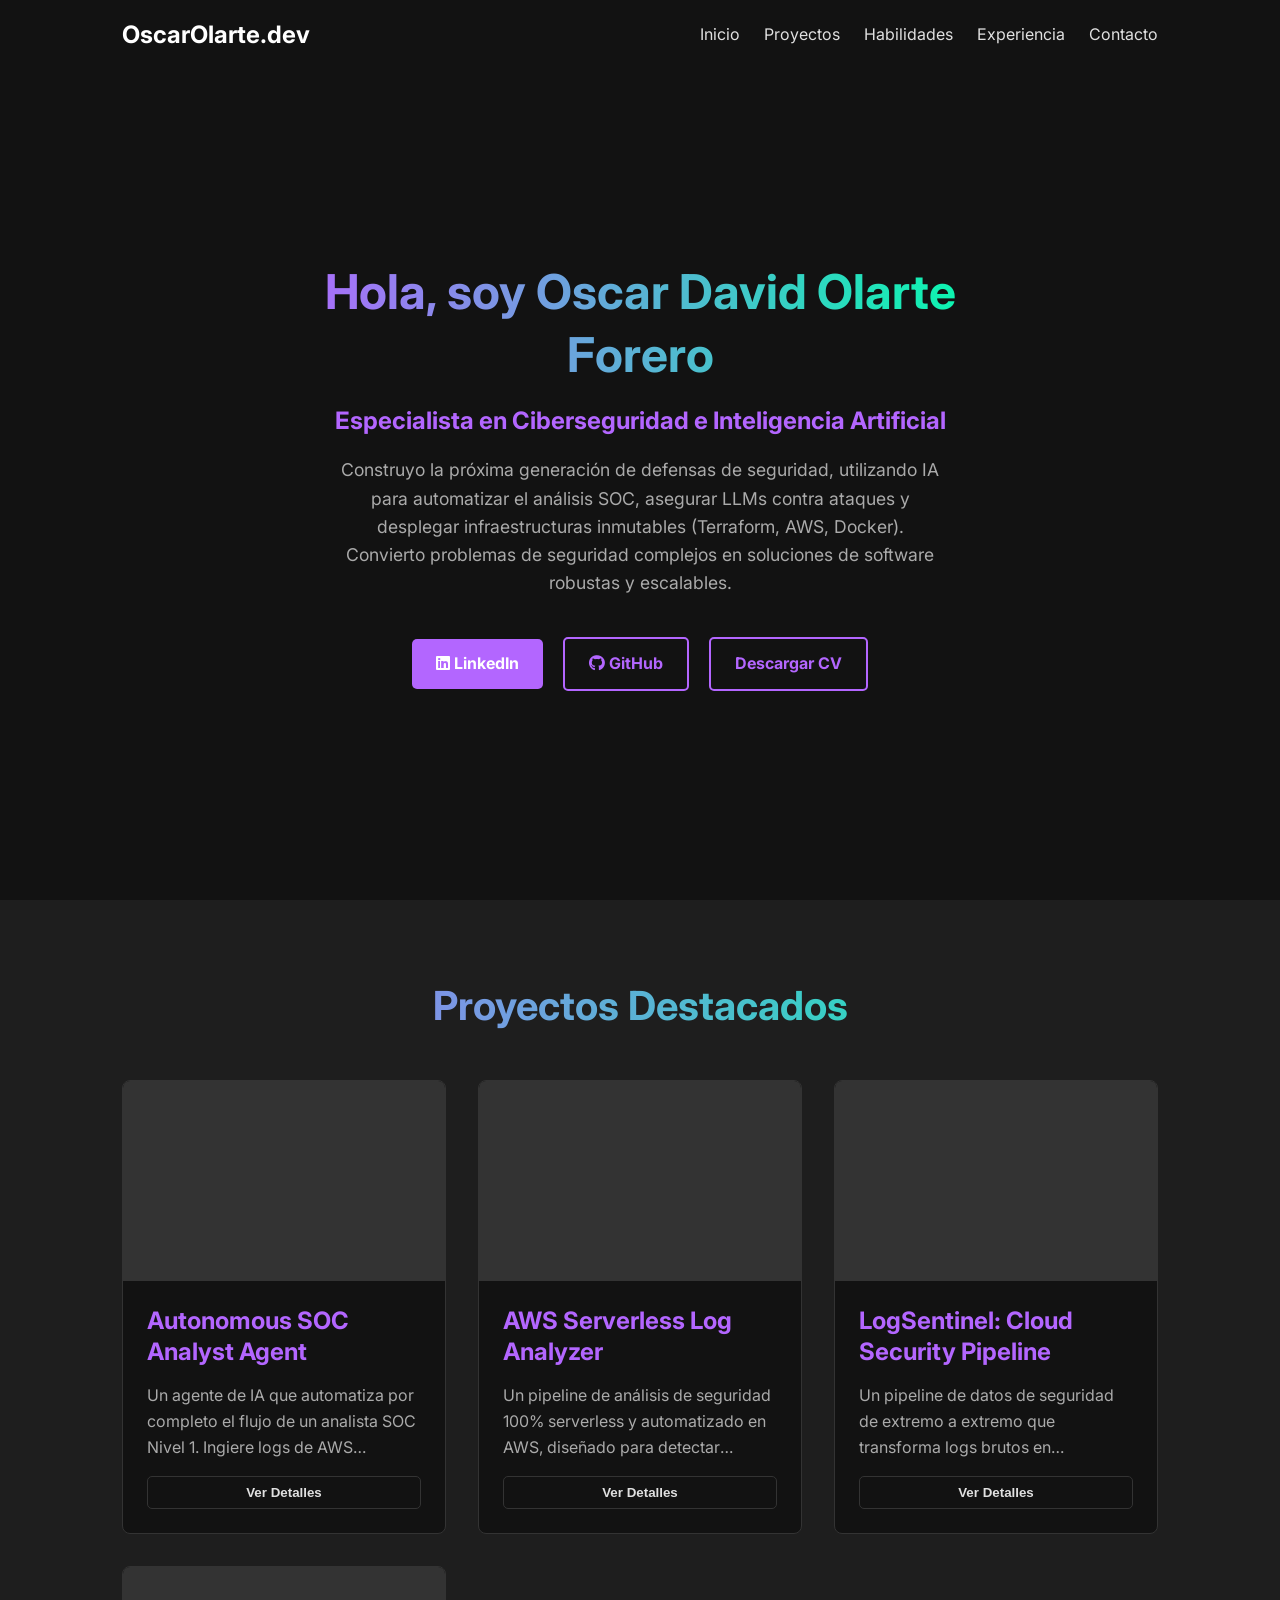
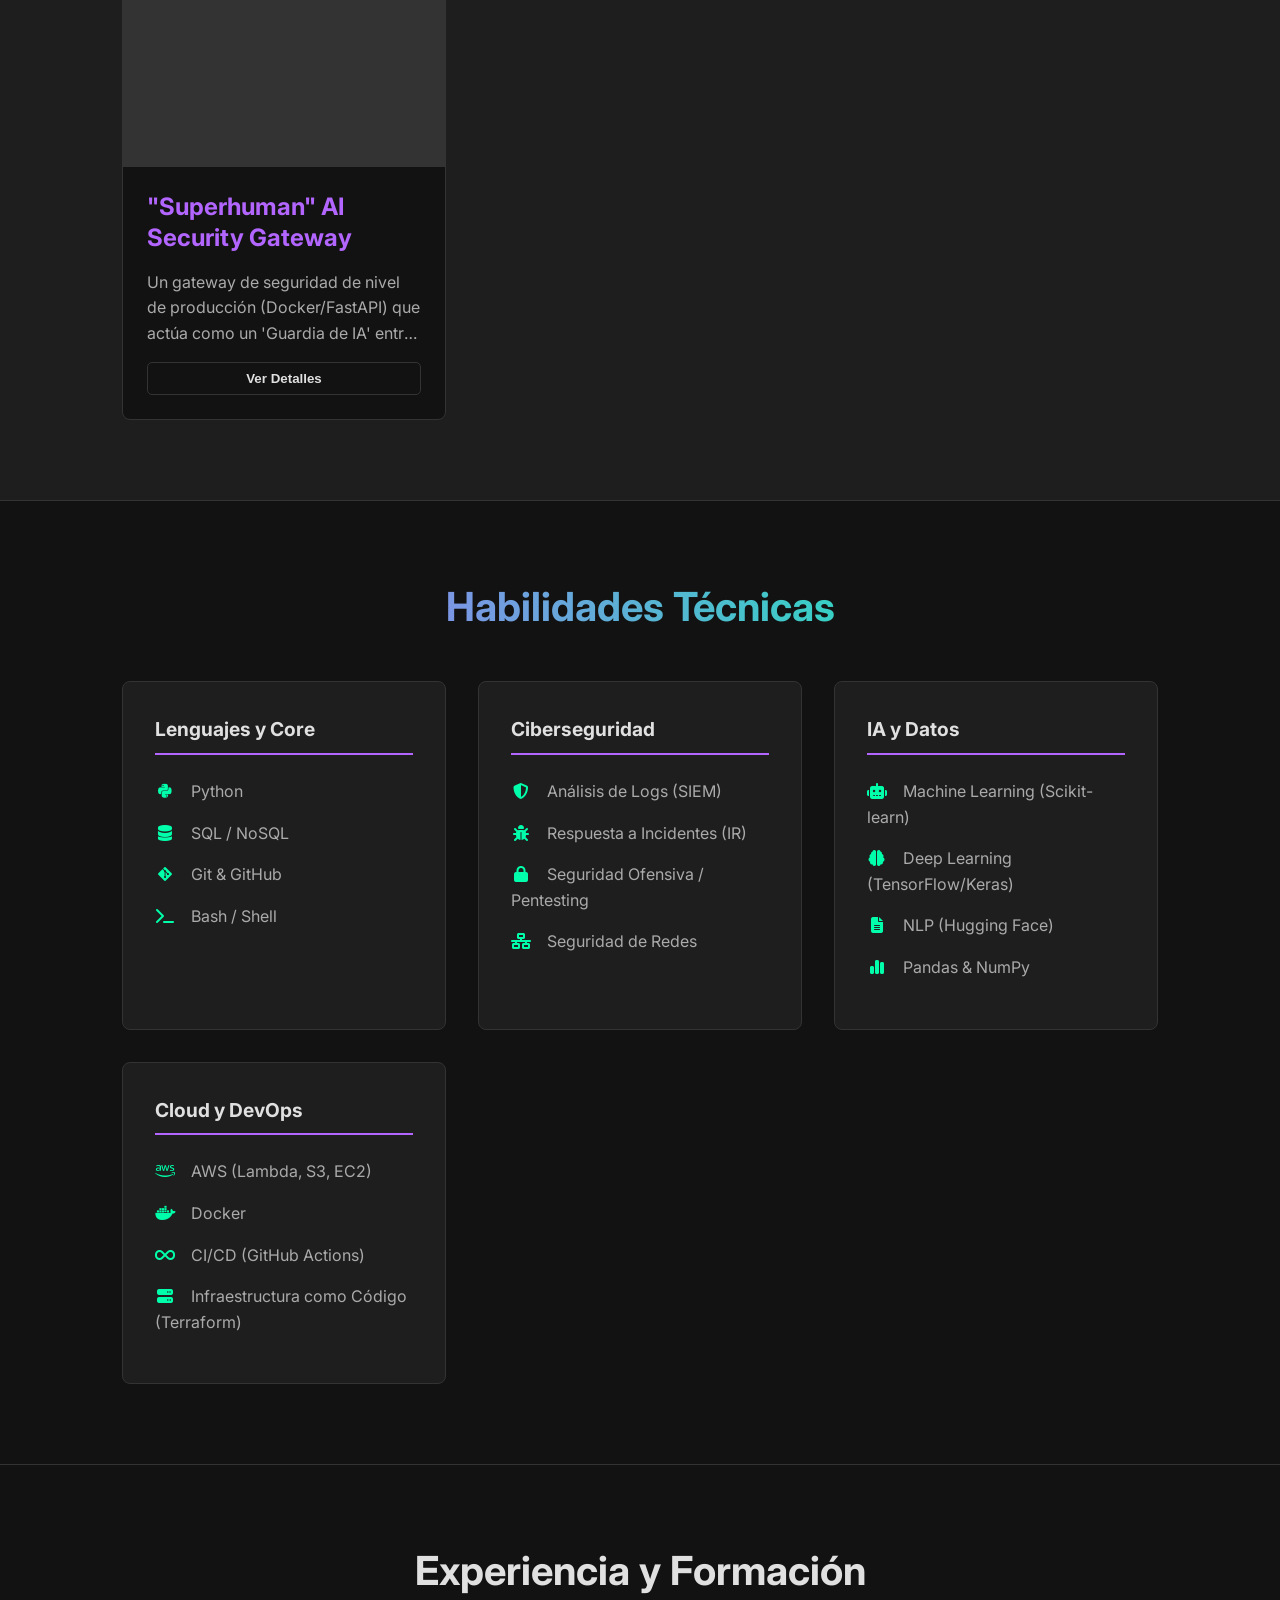
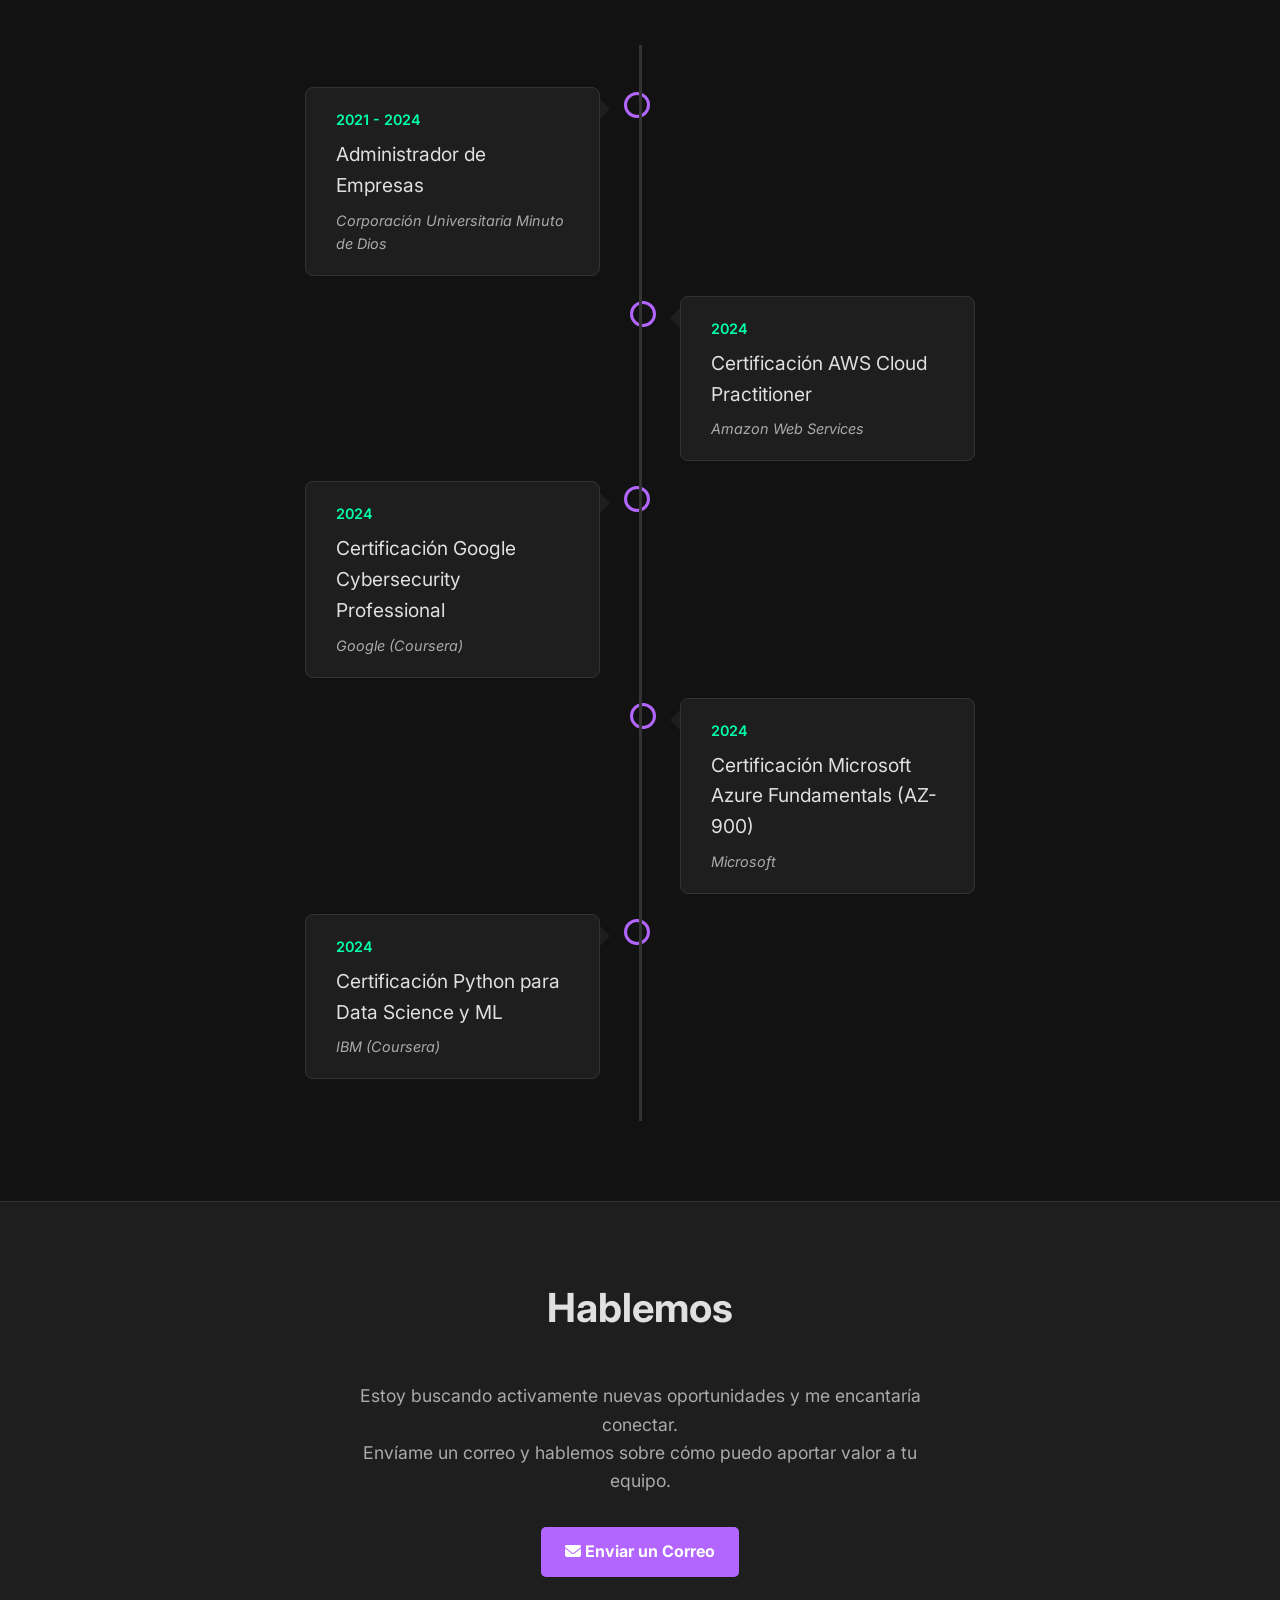
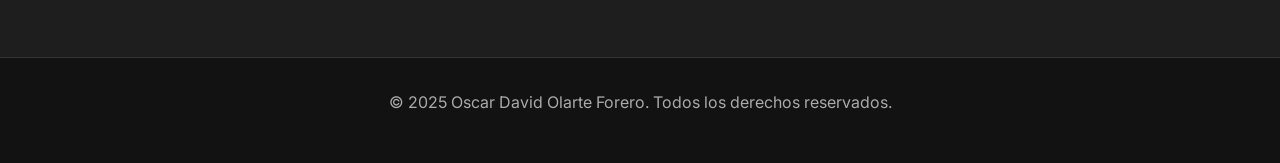
==== index.html @ d02d3559 "V6.1: Refinar paleta y animaciones" ====
<!DOCTYPE html>
<html lang="es">
<head>
    <meta charset="UTF-8">
    <meta name="viewport" content="width=device-width, initial-scale=1.0">
    <title>Oscar Olarte - Portafolio de Ciberseguridad e IA</title>
    <link rel="preconnect" href="https://fonts.googleapis.com">
    <link rel="preconnect" href="https://fonts.gstatic.com" crossorigin>
    <link href="https://fonts.googleapis.com/css2?family=Inter:wght@400;600;700&display=swap" rel="stylesheet">
    <link rel="stylesheet" href="style.css">
    <link rel="stylesheet" href="https://cdnjs.cloudflare.com/ajax/libs/font-awesome/6.5.2/css/all.min.css">
</head>
<body>

    <nav class="navbar">
        <div class="container">
            <a href="#" class="nav-logo">OscarOlarte.dev</a>
            <ul class="nav-menu">
                <li><a href="#hero">Inicio</a></li>
                <li><a href="#projects">Proyectos</a></li>
                <li><a href="#skills">Habilidades</a></li>
                <li><a href="#experience">Experiencia</a></li>
                <li><a href="#contact">Contacto</a></li>
            </ul>
            <div class="nav-toggle" id="nav-toggle">
                <i class="fa-solid fa-bars"></i>
            </div>
        </div>
    </nav>

    <div class="mobile-nav" id="mobile-nav">
        <div class="mobile-nav-close" id="mobile-nav-close">
            <i class="fa-solid fa-xmark"></i>
        </div>
        <ul class="mobile-nav-menu">
            <li><a href="#hero" class="mobile-nav-link">Inicio</a></li>
            <li><a href="#projects" class="mobile-nav-link">Proyectos</a></li>
            <li><a href="#skills" class="mobile-nav-link">Habilidades</a></li>
            <li><a href="#experience" class="mobile-nav-link">Experiencia</a></li>
            <li><a href="#contact" class="mobile-nav-link">Contacto</a></li>
        </ul>
    </div>

    <header class="hero" id="hero">
        <div class="container hero-content">
            <h1 class="fade-in text-gradient">Hola, soy Oscar David Olarte Forero</h1>
            <p class="hero-subtitle fade-in">Especialista en Ciberseguridad e Inteligencia Artificial</p>
            <p class="hero-description fade-in">
                Construyo la próxima generación de defensas de seguridad, utilizando IA para automatizar el análisis SOC, asegurar LLMs contra ataques y desplegar infraestructuras inmutables (Terraform, AWS, Docker). Convierto problemas de seguridad complejos en soluciones de software robustas y escalables.
            </p>
            <div class="hero-links fade-in">
                <a href="https://www.linkedin.com/in/oscar-david-olarte-forero-110292382/" target="_blank" class="btn btn-primary"><i class="fa-brands fa-linkedin"></i> LinkedIn</a>
                <a href="https://github.com/osdaolfonabaco-beep" target="_blank" class="btn btn-secondary"><i class="fa-brands fa-github"></i> GitHub</a>
                <a href="CV-Oscar-Olarte.pdf" target="_blank" class="btn btn-secondary">Descargar CV</a>
            </div>
        </div>
    </header>

    <section id="projects" class="projects-section">
        <div class="container">
            <h2 class="reveal text-gradient">Proyectos Destacados</h2>
            <div class="projects-grid">
                <div class="project-card reveal" 
                     data-title="Autonomous SOC Analyst Agent"
                     data-description="Un agente de IA que automatiza por completo el flujo de un analista SOC Nivel 1. Ingiere logs de AWS CloudTrail, detecta anomalías de inicio de sesión y realiza un enriquecimiento automático de IPs (Geo-location y VirusTotal). Finalmente, utiliza LangChain y Claude 3 para generar informes de incidentes listos para ejecutivos, reduciendo drásticamente la fatiga de alertas."
                     data-tags='["Python", "IA (LangChain)", "Ciberseguridad", "AWS (Boto3)", "Automatización"]'
                     data-github-url="https://github.com/osdaolfonabaco-beep/Autonomous-soc-analyst-agent">
                    
                    <div class="project-image" style="background-image: url('URL_DE_TU_IMAGEN_1.png');"></div>
                    <div class="project-content">
                        <h3 class="project-title">Autonomous SOC Analyst Agent</h3>
                        <p class="project-description">
                            Un agente de IA que automatiza por completo el flujo de un analista SOC Nivel 1. Ingiere logs de AWS CloudTrail...
                        </p>
                        <div class="project-links">
                            <button class="btn-project-modal">Ver Detalles</button>
                        </div>
                    </div>
                </div>
                <div class="project-card reveal"
                     data-title="AWS Serverless Log Analyzer"
                     data-description="Un pipeline de análisis de seguridad 100% serverless y automatizado en AWS, diseñado para detectar actividad sospechosa. Toda la infraestructura (S3, Lambda, ECR, IAM) es desplegada de forma consistente y repetible utilizando Terraform (IaC). Al subir un log a S3, un contenedor Docker en Lambda es invocado para analizar las IPs más frecuentes y reportar los hallazgos a CloudWatch."
                     data-tags='["AWS (Lambda/S3)", "Terraform (IaC)", "Serverless", "Docker", "Python"]'
                     data-github-url="https://github.com/osdaolfonabaco-beep/AWS-Serverless-log-analyzer">
                    
                    <div class="project-image" style="background-image: url('URL_DE_TU_IMAGEN_2.png');"></div>
                    <div class="project-content">
                        <h3 class="project-title">AWS Serverless Log Analyzer</h3>
                        <p class="project-description">
                            Un pipeline de análisis de seguridad 100% serverless y automatizado en AWS, diseñado para detectar actividad sospechosa...
                        </p>
                        <div class="project-links">
                            <button class="btn-project-modal">Ver Detalles</button>
                        </div>
                    </div>
                </div>
                <div class="project-card reveal"
                     data-title="LogSentinel: Cloud Security Pipeline"
                     data-description="Un pipeline de datos de seguridad de extremo a extremo que transforma logs brutos en inteligencia accionable. El sistema ingiere datos desde AWS S3, los enriquece en tiempo real contra APIs de inteligencia de amenazas (como AbuseIPDB) y persiste los hallazOS en una base de datos SQL para análisis histórico. Demuestra un dominio completo del ciclo de vida del dato de seguridad, desde la generación de datasets a gran escala (con Pandas) hasta la consulta final con SQL."
                     data-tags='["Python", "Data Engineering", "AWS (S3/Boto3)", "SQL (SQLite)", "Pandas"]'
                     data-github-url="https://github.com/osdaolfonabaco-beep/LogSentinel-cloud-pipeline">
                    
                    <div class="project-image" style="background-image: url('URL_DE_TU_IMAGEN_3.png');"></div>
                    <div class="project-content">
                        <h3 class="project-title">LogSentinel: Cloud Security Pipeline</h3>
                        <p class="project-description">
                            Un pipeline de datos de seguridad de extremo a extremo que transforma logs brutos en inteligencia accionable...
                        </p>
                        <div class="project-links">
                            <button class="btn-project-modal">Ver Detalles</button>
                        </div>
                    </div>
                </div>
                <div class="project-card reveal"
                     data-title='"Superhuman" AI Security Gateway'
                     data-description="Un gateway de seguridad de nivel de producción (Docker/FastAPI) que actúa como un 'Guardia de IA' entre los usuarios y cualquier LLM. Implementa una defensa en profundidad: analiza los prompts de *entrada* para bloquear ataques de Inyección de Prompts y escanea las respuestas de *salida* para detectar y redactar PII (DLP) y contenido tóxico, resolviendo el mayor riesgo en la adopción empresarial de la IA."
                     data-tags='["Python (FastAPI)", "IA Security", "Docker", "LLM", "DLP (PII)"]'
                     data-github-url="https://github.com/osdaolfonabaco-beep/llm-security-gateway">
                    
                    <div class="project-image" style="background-image: url('URL_DE_TU_IMAGEN_4.png');"></div>
                    <div class="project-content">
                        <h3 class="project-title">"Superhuman" AI Security Gateway</h3>
                        <p class="project-description">
                            Un gateway de seguridad de nivel de producción (Docker/FastAPI) que actúa como un 'Guardia de IA' entre los usuarios...
                        </p>
                        <div class="project-links">
                            <button class="btn-project-modal">Ver Detalles</button>
                        </div>
                    </div>
                </div>
            </div>
        </div>
    </section>

    <section id="skills" class="skills-section">
        <div class="container">
            <h2 class="reveal text-gradient">Habilidades Técnicas</h2>
            <div class="skills-grid">
                <div class="skill-category reveal">
                    <h4>Lenguajes y Core</h4>
                    <ul>
                        <li><i class="fa-brands fa-python"></i> Python</li>
                        <li><i class="fa-solid fa-database"></i> SQL / NoSQL</li>
                        <li><i class="fa-brands fa-git-alt"></i> Git & GitHub</li>
                        <li><i class="fa-solid fa-terminal"></i> Bash / Shell</li>
                    </ul>
                </div>
                <div class="skill-category reveal">
                    <h4>Ciberseguridad</h4>
                    <ul>
                        <li><i class="fa-solid fa-shield-halved"></i> Análisis de Logs (SIEM)</li>
                        <li><i class="fa-solid fa-bug"></i> Respuesta a Incidentes (IR)</li>
                        <li><i class="fa-solid fa-lock"></i> Seguridad Ofensiva / Pentesting</li>
                        <li><i class="fa-solid fa-network-wired"></i> Seguridad de Redes</li>
                    </ul>
                </div>
                <div class="skill-category reveal">
                    <h4>IA y Datos</h4>
                    <ul>
                        <li><i class="fa-solid fa-robot"></i> Machine Learning (Scikit-learn)</li>
                        <li><i class="fa-solid fa-brain"></i> Deep Learning (TensorFlow/Keras)</li>
                        <li><i class="fa-solid fa-file-lines"></i> NLP (Hugging Face)</li>
                        <li><i class="fa-solid fa-chart-simple"></i> Pandas & NumPy</li>
                    </ul>
                </div>
                <div class="skill-category reveal">
                    <h4>Cloud y DevOps</h4>
                    <ul>
                        <li><i class="fa-brands fa-aws"></i> AWS (Lambda, S3, EC2)</li>
                        <li><i class="fa-brands fa-docker"></i> Docker</li>
                        <li><i class="fa-solid fa-infinity"></i> CI/CD (GitHub Actions)</li>
                        <li><i class="fa-solid fa-server"></i> Infraestructura como Código (Terraform)</li>
                    </ul>
                </div>
            </div>
        </div>
    </section>

    <section id="experience" class="experience-section">
        <div class="container">
            <h2 class="reveal">Experiencia y Formación</h2>
            <div class="timeline">
                
                <div class="timeline-item left reveal">
                    <div class="timeline-content">
                        <div class="timeline-date">2021 - 2024</div>
                        <div class="timeline-title">Administrador de Empresas</div>
                        <div class="timeline-subtitle">Corporación Universitaria Minuto de Dios</div>
                    </div>
                </div>

                <div class="timeline-item right reveal">
                    <div class="timeline-content">
                        <div class="timeline-date">2024</div>
                        <div class="timeline-title">Certificación AWS Cloud Practitioner</div>
                        <div class="timeline-subtitle">Amazon Web Services</div>
                    </div>
                </div>
                
                <div class="timeline-item left reveal">
                    <div class="timeline-content">
                        <div class="timeline-date">2024</div>
                        <div class="timeline-title">Certificación Google Cybersecurity Professional</div>
                        <div class="timeline-subtitle">Google (Coursera)</div>
                    </div>
                </div>

                <div class="timeline-item right reveal">
                    <div class="timeline-content">
                        <div class="timeline-date">2024</div>
                        <div class="timeline-title">Certificación Microsoft Azure Fundamentals (AZ-900)</div>
                        <div class="timeline-subtitle">Microsoft</div>
                    </div>
                </div>

                <div class="timeline-item left reveal">
                    <div class="timeline-content">
                        <div class="timeline-date">2024</div>
                        <div class="timeline-title">Certificación Python para Data Science y ML</div>
                        <div class="timeline-subtitle">IBM (Coursera)</div>
                    </div>
                </div>

            </div>
        </div>
    </section>

    <section id="contact" class="contact-section">
        <div class="container reveal">
            <h2>Hablemos</h2>
            <p>
                Estoy buscando activamente nuevas oportunidades y me encantaría conectar.
                <br>
                Envíame un correo y hablemos sobre cómo puedo aportar valor a tu equipo.
            </p>
            <a href="mailto:osdaolfonabaco@gmail.com" class="btn btn-primary"><i class="fa-solid fa-envelope"></i> Enviar un Correo</a>
        </div>
    </section>

    <footer class="footer">
        <div class="container">
            <p>&copy; 2025 Oscar David Olarte Forero. Todos los derechos reservados.</p>
        </div>
    </footer>

    <div class="modal-overlay" id="modal-overlay">
        <div class="modal-content" id="modal-content">
            <button class="modal-close" id="modal-close"><i class="fa-solid fa-xmark"></i></button>
            <div class="modal-body">
                <h2 id="modal-title"></h2>
                <div id="modal-image-placeholder">
                    <p>(Aquí irá la imagen del proyecto)</p>
                </div>
                <div class="modal-tags" id="modal-tags">
                    </div>
                <p id="modal-description"></p>
                <div class="modal-links">
                    <a href="#" id="modal-github-link" target="_blank" class="btn btn-primary"><i class="fa-brands fa-github"></i> Ver Código</a>
                </div>
            </div>
        </div>
    </div>

    <script src="script.js"></script>
</body>
</html>
---- style.css ----
/* --- Configuración Global y Variables --- */
:root {
    --bg-dark: #121212;
    --bg-light-dark: #1e1e1e;
    --text-primary: #e0e0e0;
    --text-secondary: #aaaaaa;

    /* --- PALETA "CYBERPUNK NEON" REFINADA (V5.1) --- */
    --color-primary: #B366FF; /* Morado Neón (más claro) */
    --color-primary-hover: #D6A3FF; /* Morado más claro para hover */
    --color-accent: #00FFAA; /* Verde Neón para acentos */
    
    --border-color: #333333;
    --font-family: 'Inter', sans-serif; 
}

* {
    margin: 0;
    padding: 0;
    box-sizing: border-box;
}

html {
    scroll-behavior: smooth;
}

body {
    font-family: var(--font-family);
    background-color: var(--bg-dark);
    color: var(--text-primary);
    line-height: 1.6;
}

.container {
    max-width: 1100px;
    margin: 0 auto;
    padding: 0 2rem;
}

section {
    padding: 5rem 0;
    border-bottom: 1px solid var(--border-color); /* Separadores sutiles */
}
section:last-of-type {
    border-bottom: none;
}


h1, h2, h3 {
    margin-bottom: 1rem;
    line-height: 1.3;
}

h1 { font-size: 3rem; }
h2 { font-size: 2.5rem; text-align: center; margin-bottom: 3rem; }
h3 { font-size: 1.5rem; color: var(--color-primary); }
p { margin-bottom: 1rem; }
a { color: var(--color-primary); text-decoration: none; }

/* --- Botones --- */
.btn {
    display: inline-block;
    padding: 0.75rem 1.5rem;
    border-radius: 5px;
    text-decoration: none;
    font-weight: bold;
    transition: all 0.3s ease;
}
.btn-primary {
    background-color: var(--color-primary);
    color: #fff;
}
.btn-primary:hover {
    background-color: var(--color-primary-hover);
    transform: translateY(-2px);
    box-shadow: 0 5px 15px rgba(179, 102, 255, 0.3); /* Morado ajustado */
}
.btn-secondary {
    background-color: transparent;
    color: var(--color-primary);
    border: 2px solid var(--color-primary);
}
.btn-secondary:hover {
    background-color: var(--color-primary);
    color: #fff;
    box-shadow: 0 0 15px rgba(179, 102, 255, 0.3); /* Morado ajustado */
}

/* --- Barra de Navegación --- */
.navbar {
    background-color: transparent; 
    border-bottom: 1px solid transparent; 
    padding: 1rem 0;
    position: fixed;
    width: 100%;
    top: 0;
    z-index: 1000;
    transition: background-color 0.3s ease, border-color 0.3s ease; 
}
.navbar.navbar-scrolled {
    background-color: var(--bg-light-dark);
    border-bottom: 1px solid var(--border-color);
    box-shadow: 0 2px 10px rgba(0, 0, 0, 0.2);
}
.navbar .container {
    display: flex;
    justify-content: space-between;
    align-items: center;
}
.nav-logo {
    font-size: 1.5rem;
    font-weight: bold;
    color: #fff;
}
.nav-menu {
    list-style: none;
    display: flex;
}
.nav-menu li {
    margin-left: 1.5rem;
}
.nav-menu a {
    color: var(--text-primary);
    transition: color 0.3s ease;
    position: relative;
}
.nav-menu a::after {
    content: '';
    position: absolute;
    width: 100%;
    height: 2px;
    bottom: -5px; 
    left: 0;
    background-color: var(--color-primary);
    transform: scaleX(0); 
    transform-origin: center;
    transition: transform 0.3s ease-out;
}
.nav-menu a:hover::after {
    transform: scaleX(1); 
}


/* --- BOTÓN HAMBURGUESA --- */
.nav-toggle {
    display: none; 
    font-size: 1.5rem;
    color: var(--text-primary);
    cursor: pointer;
    z-index: 1100;
}

/* --- MENÚ OVERLAY MÓVIL --- */
.mobile-nav {
    position: fixed;
    top: 0;
    left: 0;
    width: 100%;
    height: 100vh;
    background-color: rgba(18, 18, 18, 0.98); 
    backdrop-filter: blur(5px);
    z-index: 1050;
    display: flex;
    justify-content: center;
    align-items: center;
    opacity: 0;
    pointer-events: none;
    transform: translateY(-20px);
    transition: opacity 0.3s ease, transform 0.3s ease;
}
.mobile-nav.is-active {
    opacity: 1;
    pointer-events: all;
    transform: translateY(0);
}
.mobile-nav-close {
    position: absolute;
    top: 1.5rem;
    right: 2rem;
    font-size: 2.5rem;
    color: var(--text-primary);
    cursor: pointer;
}
.mobile-nav-menu {
    list-style: none;
    text-align: center;
}
.mobile-nav-menu li {
    margin-bottom: 2rem;
}
.mobile-nav-link {
    font-size: 2rem;
    font-weight: 600;
    color: var(--text-primary);
    transition: color 0.3s ease;
}
.mobile-nav-link:hover {
    color: var(--color-primary);
}


/* --- Sección Hero --- */
.hero {
    background-color: var(--bg-dark);
    height: 100vh;
    display: flex;
    align-items: center;
    text-align: center;
    padding-top: 60px; 
}
.hero-content {
    max-width: 800px;
    margin: 0 auto;
}
.hero-content > .fade-in {
    opacity: 0;
    transform: translateY(20px);
    transition: opacity 0.6s ease-out, transform 0.6s ease-out;
}
.hero-content > .fade-in:nth-child(1) { transition-delay: 0.1s; }
.hero-content > .fade-in:nth-child(2) { transition-delay: 0.2s; }
.hero-content > .fade-in:nth-child(3) { transition-delay: 0.3s; }
.hero-content > .fade-in:nth-child(4) { transition-delay: 0.4s; }
.hero-subtitle {
    font-size: 1.5rem;
    font-weight: bold;
    color: var(--color-primary);
    margin-bottom: 1rem;
}
.hero-description {
    font-size: 1.1rem;
    color: var(--text-secondary);
    max-width: 600px;
    margin: 0 auto 2rem auto;
}
.hero-links a {
    margin: 0.5rem;
}

/* --- TEXTO GRADIENTE (AHORA USA MORADO Y VERDE) --- */
.text-gradient {
    background: linear-gradient(90deg, var(--color-primary), var(--color-accent), var(--color-primary));
    background-size: 200% auto;
    -webkit-background-clip: text;
    background-clip: text;
    -webkit-text-fill-color: transparent;
    animation: gradient-flow 4s linear infinite;
}

@keyframes gradient-flow {
    0% { background-position: 200% center; }
    100% { background-position: 0% center; }
}


/* --- Sección de Proyectos --- */
.projects-section {
    background-color: var(--bg-light-dark);
}
.projects-grid {
    display: grid;
    grid-template-columns: repeat(auto-fit, minmax(300px, 1fr));
    gap: 2rem;
}
.project-card {
    background-color: var(--bg-dark);
    border: 1px solid var(--border-color);
    border-radius: 8px;
    overflow: hidden;
    display: flex;
    flex-direction: column;
    transition: transform 0.3s ease, box-shadow 0.3s ease;
}

.project-card:hover {
    /* --- MODIFICACIÓN V6: AÑADIDO 'scale(1.05)' --- */
    transform: translateY(-8px) scale(1.05); 
    box-shadow: 0 10px 20px rgba(0, 0, 0, 0.3), 
                /* Brillo morado ajustado */
                0 0 20px rgba(179, 102, 255, 0.2); 
}

.project-image {
    height: 200px;
    background-size: cover;
    background-position: center;
    background-color: #333; 
    border-bottom: 1px solid var(--border-color);
    transition: transform 0.3s ease-out;
}
.project-card:hover .project-image {
    transform: scale(1.05);
}
.project-content {
    padding: 1.5rem;
    flex-grow: 1;
    display: flex;
    flex-direction: column;
}
.project-description {
    color: var(--text-secondary);
    flex-grow: 1;
    display: -webkit-box;
    -webkit-box-orient: vertical;
    -webkit-line-clamp: 3;
    line-clamp: 3;
    overflow: hidden;
    text-overflow: ellipsis;
}
.project-tags {
    list-style: none;
    display: flex;
    flex-wrap: wrap;
    gap: 0.5rem;
    margin-bottom: 1.5rem;
}
.project-tags li {
    background-color: var(--bg-light-dark);
    border: 1px solid var(--border-color);
    color: var(--text-secondary);
    padding: 0.25rem 0.75rem;
    border-radius: 20px;
    font-size: 0.8rem;
}
.project-links {
    margin-top: auto;
}
.btn-project-modal {
    background: transparent;
    border: 1px solid var(--border-color);
    color: var(--text-primary);
    padding: 0.5rem 1rem;
    border-radius: 5px;
    cursor: pointer;
    font-weight: 600;
    transition: all 0.3s ease;
    width: 100%; 
}
.btn-project-modal:hover {
    background-color: var(--color-primary);
    border-color: var(--color-primary);
    color: #fff;
}

/* --- Sección de Habilidades --- */
.skills-grid {
    display: grid;
    grid-template-columns: repeat(auto-fit, minmax(250px, 1fr));
    gap: 2rem;
}
.skill-category {
    background-color: var(--bg-light-dark);
    padding: 2rem;
    border-radius: 8px;
    border: 1px solid var(--border-color);
    transition: transform 0.3s ease, box-shadow 0.3s ease;
}
.skill-category:hover {
    /* --- MODIFICACIÓN V6: AÑADIDO 'scale(1.05)' --- */
    transform: translateY(-5px) scale(1.05);
    box-shadow: 0 5px 15px rgba(0, 0, 0, 0.2), 0 0 15px var(--color-primary-hover); /* Brillo en hover */
}

.skill-category h4 {
    font-size: 1.2rem;
    color: var(--text-primary);
    border-bottom: 2px solid var(--color-primary);
    padding-bottom: 0.5rem;
    margin-bottom: 1.5rem;
}
.skill-category ul {
    list-style: none;
}
.skill-category li {
    font-size: 1rem;
    color: var(--text-secondary);
    margin-bottom: 1rem;
    opacity: 0;
    transform: translateX(-20px);
    transition: opacity 0.4s ease-out, transform 0.4s ease-out;
}
.skill-category i {
    color: var(--color-accent); /* Iconos ahora en Verde Neón */
    margin-right: 0.75rem;
    width: 20px; 
    text-align: center;
    transition: color 0.3s ease, transform 0.3s ease;
}

/* --- ANIMACIÓN STAGGER: Estado Visible --- */
.skill-category.visible li {
    opacity: 1;
    transform: translateX(0);
}
/* --- ANIMACIÓN STAGGER: Retrasos --- */
.skill-category.visible li:nth-child(1) { transition-delay: 0.1s; }
.skill-category.visible li:nth-child(2) { transition-delay: 0.2s; }
.skill-category.visible li:nth-child(3) { transition-delay: 0.3s; }
.skill-category.visible li:nth-child(4) { transition-delay: 0.4s; }

/* Efecto hover en cada habilidad individual */
.skill-category li:hover {
    color: var(--text-primary);
}
.skill-category li:hover i {
    color: var(--color-primary); /* Cambia a Morado Neón en hover */
    transform: scale(1.2);
}


/* ================================== */
/* --- SECCIÓN: EXPERIENCIA Y FORMACIÓN --- */
/* ================================== */
.timeline {
    position: relative;
    max-width: 750px;
    margin: 0 auto;
    padding: 2rem 0;
}

/* La línea vertical del timeline */
.timeline::after {
    content: '';
    position: absolute;
    width: 3px;
    background-color: var(--border-color);
    top: 0;
    bottom: 0;
    left: 50%;
    margin-left: -1.5px;
}

/* Contenedor de cada item del timeline */
.timeline-item {
    padding: 10px 40px;
    position: relative;
    background-color: inherit;
    width: 50%;
}

/* El círculo en la línea */
.timeline-item::after {
    content: '';
    position: absolute;
    width: 20px;
    height: 20px;
    right: -10px;
    background-color: var(--bg-dark);
    border: 3px solid var(--color-primary);
    top: 15px;
    border-radius: 50%;
    z-index: 1;
    transition: background-color 0.3s ease;
}

/* Items a la izquierda */
.timeline-item.left {
    left: 0;
}

/* Items a la derecha */
.timeline-item.right {
    left: 50%;
}

/* Flecha de "burbuja" (izquierda) */
.timeline-item.left::before {
    content: " ";
    height: 0;
    position: absolute;
    top: 22px;
    width: 0;
    z-index: 1;
    right: 30px;
    border: medium solid var(--bg-light-dark);
    border-width: 10px 0 10px 10px;
    border-color: transparent transparent transparent var(--bg-light-dark);
}

/* Flecha de "burbuja" (derecha) */
.timeline-item.right::before {
    content: " ";
    height: 0;
    position: absolute;
    top: 22px;
    width: 0;
    z-index: 1;
    left: 30px;
    border: medium solid var(--bg-light-dark);
    border-width: 10px 10px 10px 0;
    border-color: transparent var(--bg-light-dark) transparent transparent;
}

/* Círculo para items de la derecha */
.timeline-item.right::after {
    left: -10px;
}

/* Contenido del item */
.timeline-content {
    padding: 20px 30px;
    background-color: var(--bg-light-dark);
    border: 1px solid var(--border-color);
    position: relative;
    border-radius: 8px;
    transition: box-shadow 0.3s ease;
}
.timeline-item:hover .timeline-content {
    box-shadow: 0 0 20px rgba(179, 102, 255, 0.2); /* Brillo en hover */
}
.timeline-item:hover::after {
    background-color: var(--color-primary);
}

.timeline-date {
    font-size: 0.9rem;
    font-weight: 600;
    color: var(--color-accent); /* Fechas en Verde Neón */
    margin-bottom: 0.5rem;
}
.timeline-title {
    font-size: 1.2rem;
    color: var(--text-primary);
    margin-bottom: 0.5rem;
}
.timeline-subtitle {
    font-size: 0.9rem;
    color: var(--text-secondary);
    font-style: italic;
}


/* --- Sección de Contacto --- */
.contact-section {
    background-color: var(--bg-light-dark);
    text-align: center;
}
.contact-section p {
    font-size: 1.1rem;
    color: var(--text-secondary);
    max-width: 600px;
    margin: 0 auto 2rem auto;
}

/* --- Footer --- */
.footer {
    text-align: center;
    padding: 2rem 0;
    background-color: var(--bg-dark);
    border-top: 1px solid var(--border-color);
    color: var(--text-secondary);
}

/* --- CLASES DE ANIMACIÓN DE SCROLL (ACTIVADAS POR JS) --- */
.reveal {
    opacity: 0;
    transform: translateY(30px);
    transition: opacity 0.8s ease-out, transform 0.8s ease-out;
}
.reveal.visible {
    opacity: 1;
    transform: translateY(0);
}
/* Stagger para grids */
.projects-grid .reveal.visible:nth-child(1) { transition-delay: 0s; }
.projects-grid .reveal.visible:nth-child(2) { transition-delay: 100ms; }
.projects-grid .reveal.visible:nth-child(3) { transition-delay: 200ms; }
.projects-grid .reveal.visible:nth-child(4) { transition-delay: 300ms; }


/* --- ESTILOS DEL MODAL --- */
.modal-overlay {
    position: fixed;
    top: 0;
    left: 0;
    width: 100%;
    height: 100vh;
    background: rgba(0, 0, 0, 0.8);
    backdrop-filter: blur(8px);
    z-index: 2000;
    display: flex;
    justify-content: center;
    align-items: center;
    opacity: 0;
    pointer-events: none;
    transition: opacity 0.3s ease;
}
.modal-overlay.is-active {
    opacity: 1;
    pointer-events: all;
}
.modal-content {
    background: var(--bg-light-dark);
    border: 1px solid var(--border-color);
    border-radius: 10px;
    padding: 3rem;
    width: 90%;
    max-width: 700px;
    max-height: 85vh;
    overflow-y: auto;
    position: relative;
    transform: scale(0.95);
    transition: transform 0.3s ease;
}
.modal-overlay.is-active .modal-content {
    transform: scale(1);
}
.modal-close {
    position: absolute;
    top: 1rem;
    right: 1.5rem;
    background: none;
    border: none;
    font-size: 2rem;
    color: var(--text-secondary);
    cursor: pointer;
    transition: color 0.3s ease;
}
.modal-close:hover {
    color: var(--color-primary);
}
.modal-body #modal-title {
    color: var(--color-primary);
    font-size: 2rem;
    margin-bottom: 1.5rem;
}
#modal-image-placeholder {
    width: 100%;
    height: 250px; 
    background: var(--bg-dark);
    border: 1px dashed var(--border-color);
    border-radius: 8px;
    display: flex;
    justify-content: center;
    align-items: center;
    color: var(--text-secondary);
    margin-bottom: 1.5rem;
}
.modal-tags {
    display: flex;
    flex-wrap: wrap;
    gap: 0.5rem;
    margin-bottom: 1.5rem;
}
.modal-tags span {
    background-color: var(--bg-dark);
    border: 1px solid var(--border-color);
    color: var(--text-secondary);
    padding: 0.25rem 0.75rem;
    border-radius: 20px;
    font-size: 0.85rem;
}
#modal-description {
    color: var(--text-primary);
    line-height: 1.7;
    margin-bottom: 2rem;
}
.modal-links .btn {
    margin-right: 1rem;
}


/* --- SCROLLBAR PERSONALIZADO --- */
html {
    scrollbar-width: thin;
    scrollbar-color: var(--border-color) var(--bg-dark);
}
::-webkit-scrollbar {
    width: 10px;
}
::-webkit-scrollbar-track {
    background: var(--bg-dark);
}
::-webkit-scrollbar-thumb {
    background-color: var(--border-color);
    border-radius: 10px;
    border: 2px solid var(--bg-dark);
}
::-webkit-scrollbar-thumb:hover {
    background-color: #555;
}


/* --- Responsividad (Móvil) --- */
@media (max-width: 768px) {
    h1 { font-size: 2.5rem; }
    h2 { font-size: 2rem; }

    .nav-menu {
        display: none; 
    }
    .nav-toggle {
        display: block; 
    }
    .nav-toggle.is-active i:before {
        content: '\f00d'; 
    }

    .hero {
        height: auto;
        padding: 8rem 0 4rem 0;
    }
    
    .skills-grid {
        grid-template-columns: 1fr;
    }

    .modal-content {
        padding: 2rem;
        width: 95%;
    }
    .modal-body #modal-title {
        font-size: 1.5rem;
    }
    
    /* --- Ajustes de Timeline para Móvil --- */
    .timeline::after {
        left: 31px;
    }
    .timeline-item {
        width: 100%;
        padding-left: 70px;
        padding-right: 25px;
    }
    .timeline-item.left,
    .timeline-item.right {
        left: 0%;
    }
    .timeline-item.left::before,
    .timeline-item.right::before {
        left: 60px;
        border-width: 10px 10px 10px 0;
        border-color: transparent var(--bg-light-dark) transparent transparent;
    }
    .timeline-item.left::after,
    .timeline-item.right::after {
        left: 21px;
    }
}
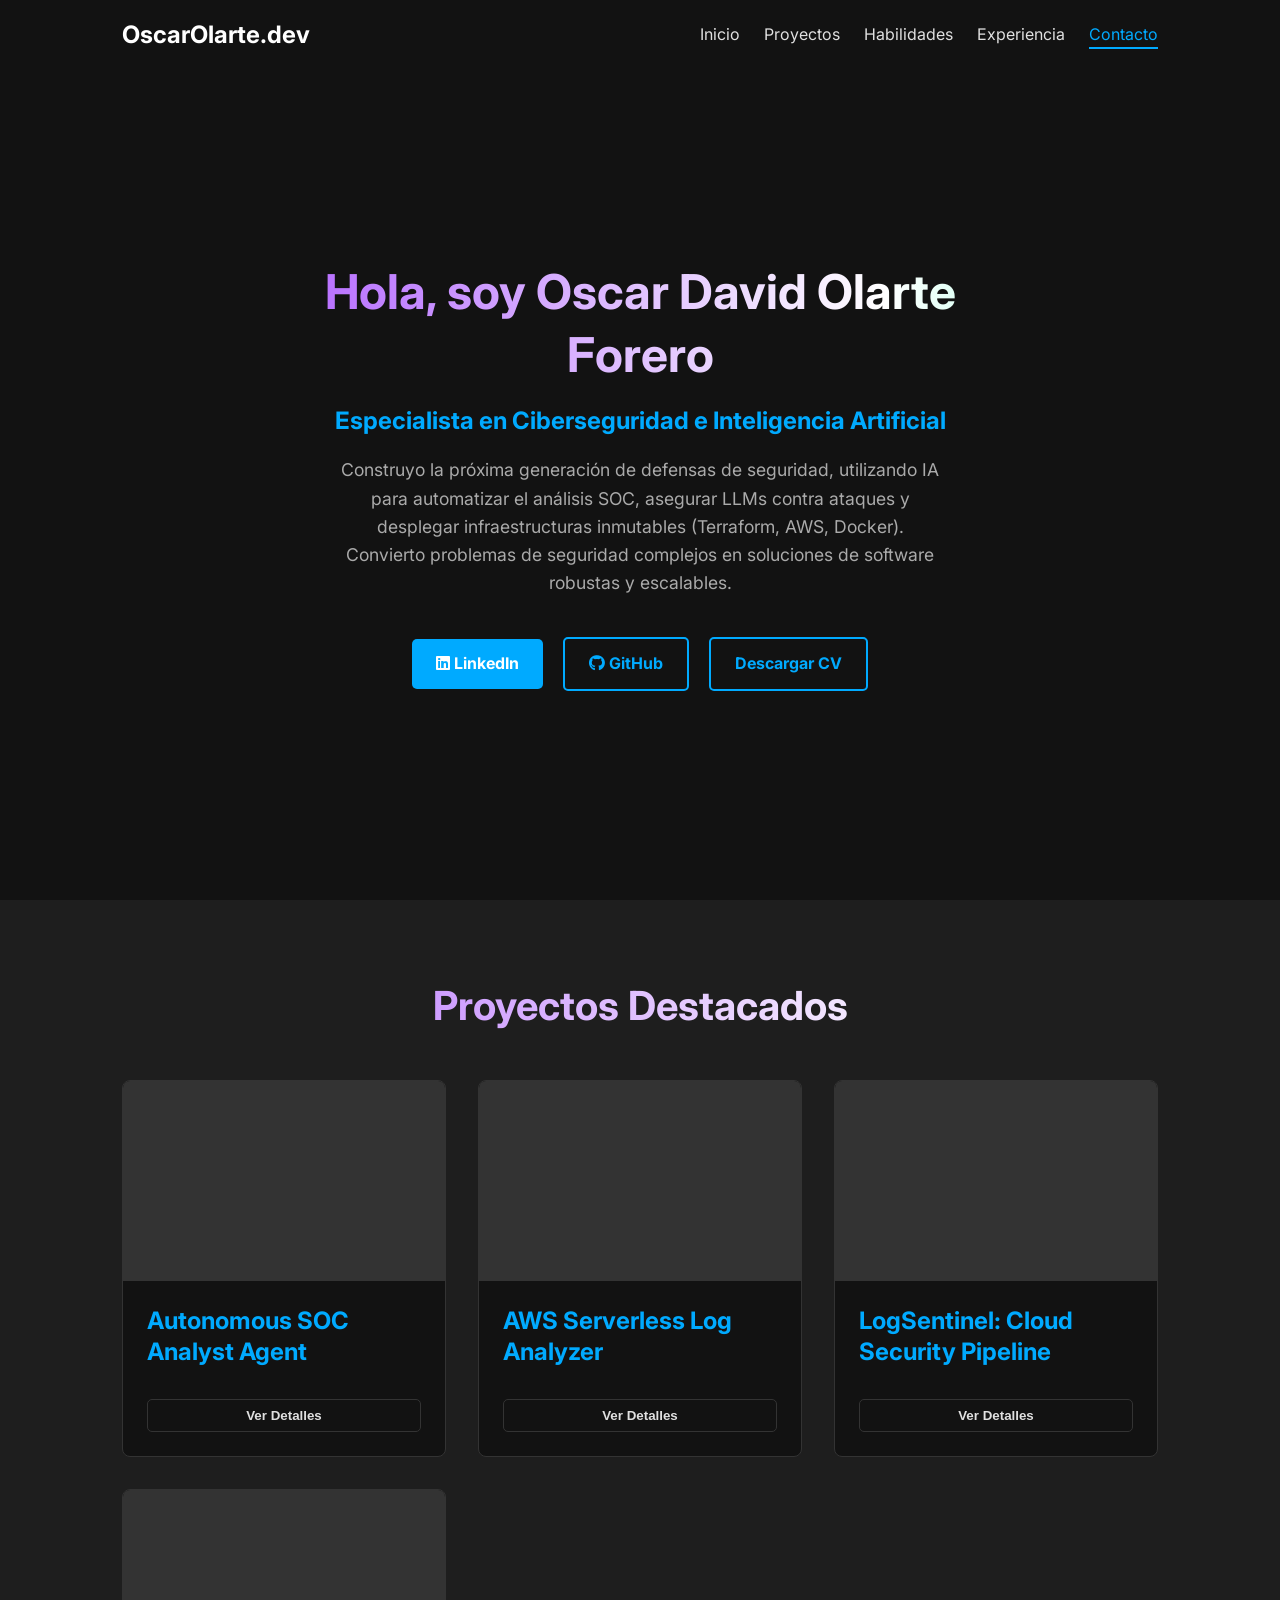
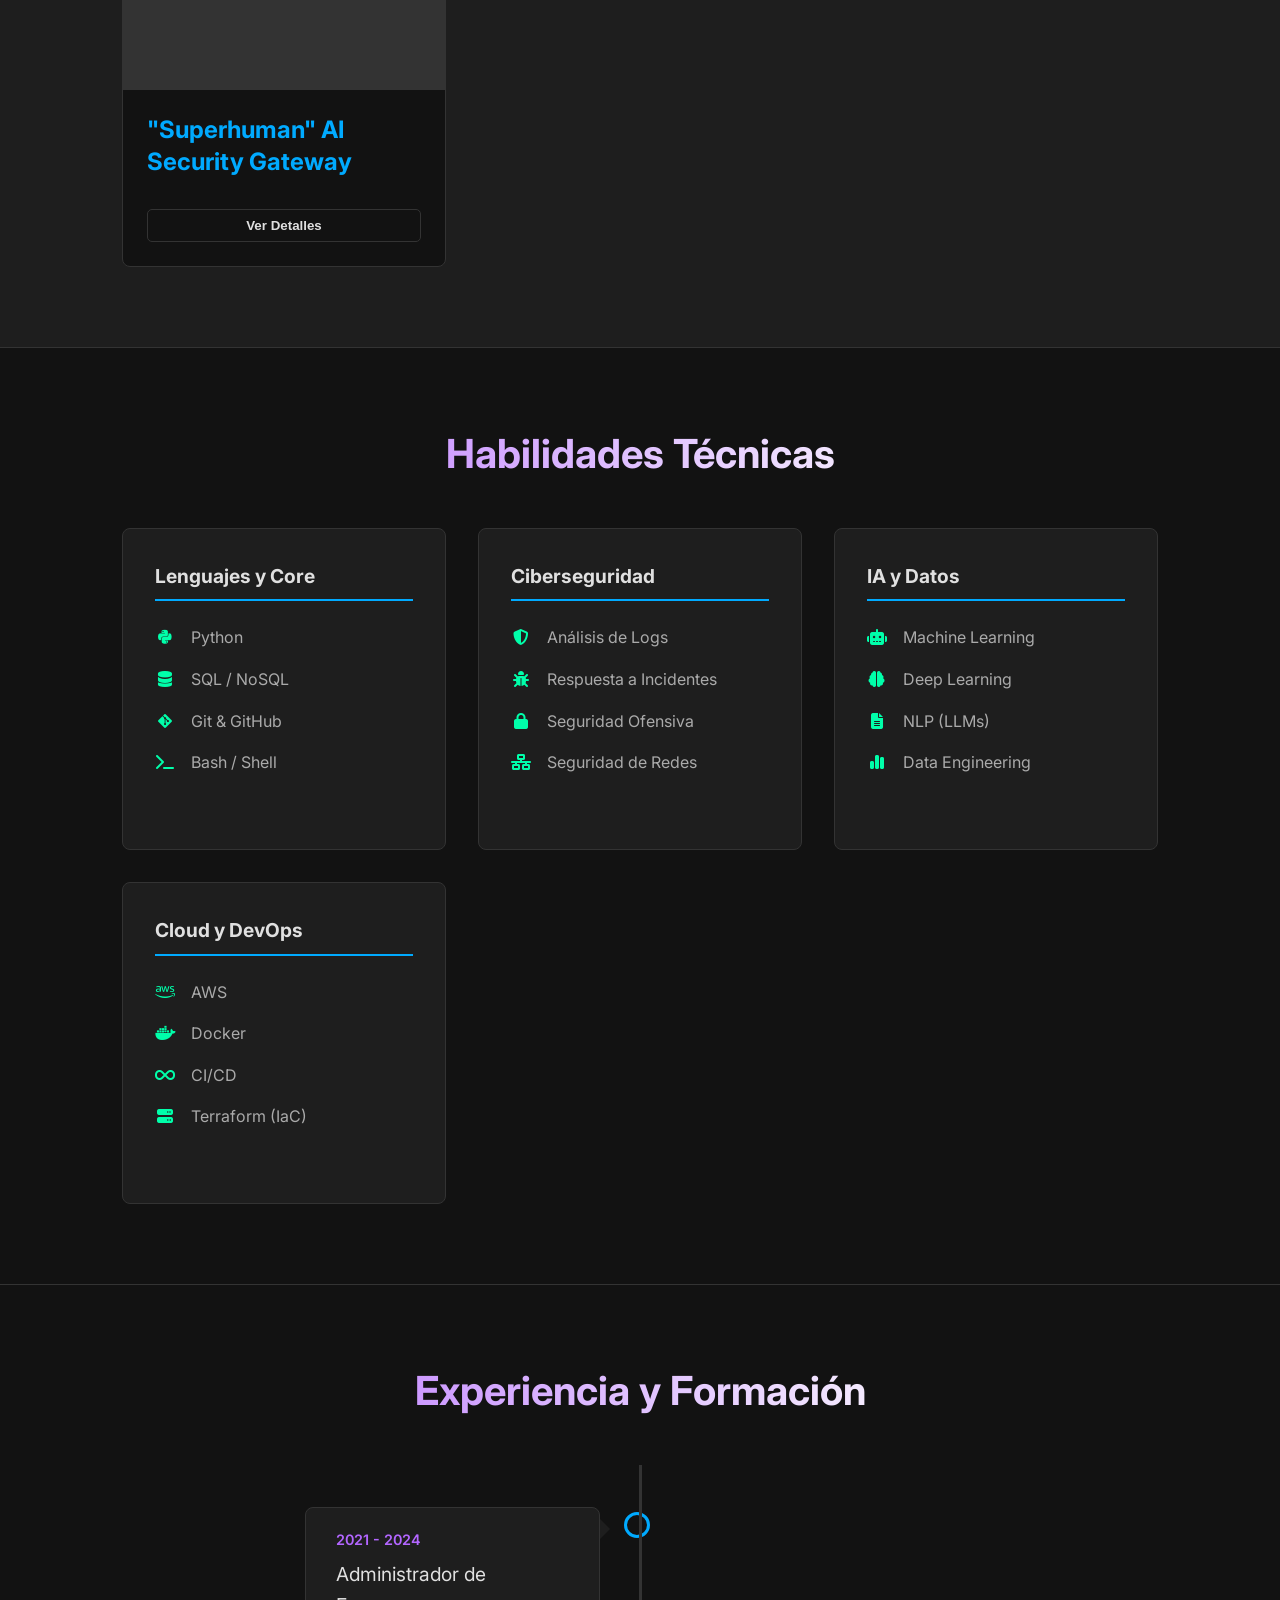
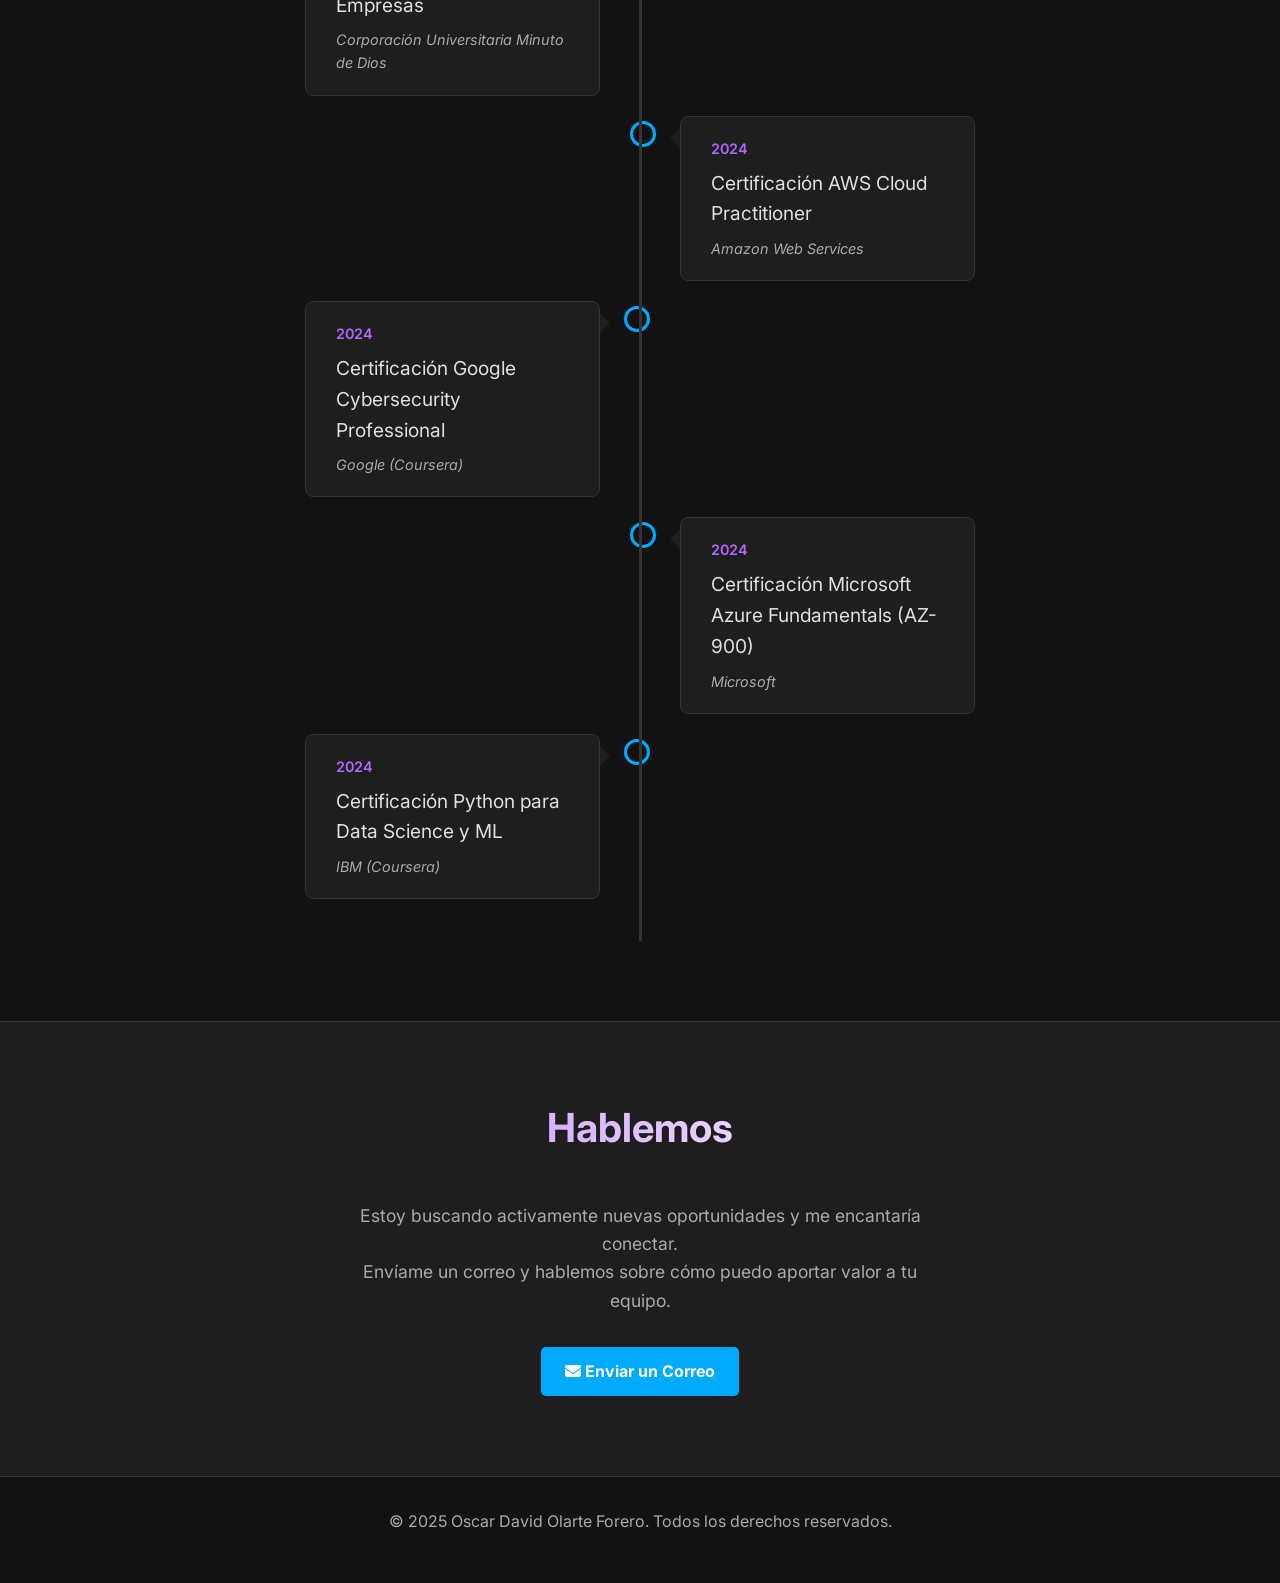
==== commit 62f6df91: "V10: Implementar revelación de contenido en hover y animaciones reactivables" ====
--- a/index.html
+++ b/index.html
@@ -60,6 +60,7 @@
         <div class="container">
             <h2 class="reveal text-gradient">Proyectos Destacados</h2>
             <div class="projects-grid">
+                
                 <div class="project-card reveal" 
                      data-title="Autonomous SOC Analyst Agent"
                      data-description="Un agente de IA que automatiza por completo el flujo de un analista SOC Nivel 1. Ingiere logs de AWS CloudTrail, detecta anomalías de inicio de sesión y realiza un enriquecimiento automático de IPs (Geo-location y VirusTotal). Finalmente, utiliza LangChain y Claude 3 para generar informes de incidentes listos para ejecutivos, reduciendo drásticamente la fatiga de alertas."
@@ -69,14 +70,22 @@
                     <div class="project-image" style="background-image: url('URL_DE_TU_IMAGEN_1.png');"></div>
                     <div class="project-content">
                         <h3 class="project-title">Autonomous SOC Analyst Agent</h3>
-                        <p class="project-description">
-                            Un agente de IA que automatiza por completo el flujo de un analista SOC Nivel 1. Ingiere logs de AWS CloudTrail...
-                        </p>
+                        <div class="project-details">
+                            <p class="project-description">
+                                Un agente de IA que automatiza por completo el flujo de un analista SOC Nivel 1...
+                            </p>
+                            <ul class="project-tags">
+                                <li>Python</li>
+                                <li>IA (LangChain)</li>
+                                <li>AWS</li>
+                            </ul>
+                        </div>
                         <div class="project-links">
                             <button class="btn-project-modal">Ver Detalles</button>
                         </div>
                     </div>
                 </div>
+                
                 <div class="project-card reveal"
                      data-title="AWS Serverless Log Analyzer"
                      data-description="Un pipeline de análisis de seguridad 100% serverless y automatizado en AWS, diseñado para detectar actividad sospechosa. Toda la infraestructura (S3, Lambda, ECR, IAM) es desplegada de forma consistente y repetible utilizando Terraform (IaC). Al subir un log a S3, un contenedor Docker en Lambda es invocado para analizar las IPs más frecuentes y reportar los hallazgos a CloudWatch."
@@ -86,14 +95,22 @@
                     <div class="project-image" style="background-image: url('URL_DE_TU_IMAGEN_2.png');"></div>
                     <div class="project-content">
                         <h3 class="project-title">AWS Serverless Log Analyzer</h3>
-                        <p class="project-description">
-                            Un pipeline de análisis de seguridad 100% serverless y automatizado en AWS, diseñado para detectar actividad sospechosa...
-                        </p>
+                        <div class="project-details">
+                            <p class="project-description">
+                                Un pipeline de análisis de seguridad 100% serverless y automatizado en AWS...
+                            </p>
+                            <ul class="project-tags">
+                                <li>Terraform (IaC)</li>
+                                <li>AWS</li>
+                                <li>Docker</li>
+                            </ul>
+                        </div>
                         <div class="project-links">
                             <button class="btn-project-modal">Ver Detalles</button>
                         </div>
                     </div>
                 </div>
+
                 <div class="project-card reveal"
                      data-title="LogSentinel: Cloud Security Pipeline"
                      data-description="Un pipeline de datos de seguridad de extremo a extremo que transforma logs brutos en inteligencia accionable. El sistema ingiere datos desde AWS S3, los enriquece en tiempo real contra APIs de inteligencia de amenazas (como AbuseIPDB) y persiste los hallazOS en una base de datos SQL para análisis histórico. Demuestra un dominio completo del ciclo de vida del dato de seguridad, desde la generación de datasets a gran escala (con Pandas) hasta la consulta final con SQL."
@@ -103,14 +120,22 @@
                     <div class="project-image" style="background-image: url('URL_DE_TU_IMAGEN_3.png');"></div>
                     <div class="project-content">
                         <h3 class="project-title">LogSentinel: Cloud Security Pipeline</h3>
-                        <p class="project-description">
-                            Un pipeline de datos de seguridad de extremo a extremo que transforma logs brutos en inteligencia accionable...
-                        </p>
+                        <div class="project-details">
+                            <p class="project-description">
+                                Un pipeline de datos de seguridad de extremo a extremo que transforma logs brutos...
+                            </p>
+                            <ul class="project-tags">
+                                <li>Python</li>
+                                <li>Data Engineering</li>
+                                <li>SQL</li>
+                            </ul>
+                        </div>
                         <div class="project-links">
                             <button class="btn-project-modal">Ver Detalles</button>
                         </div>
                     </div>
                 </div>
+
                 <div class="project-card reveal"
                      data-title='"Superhuman" AI Security Gateway'
                      data-description="Un gateway de seguridad de nivel de producción (Docker/FastAPI) que actúa como un 'Guardia de IA' entre los usuarios y cualquier LLM. Implementa una defensa en profundidad: analiza los prompts de *entrada* para bloquear ataques de Inyección de Prompts y escanea las respuestas de *salida* para detectar y redactar PII (DLP) y contenido tóxico, resolviendo el mayor riesgo en la adopción empresarial de la IA."
@@ -120,9 +145,16 @@
                     <div class="project-image" style="background-image: url('URL_DE_TU_IMAGEN_4.png');"></div>
                     <div class="project-content">
                         <h3 class="project-title">"Superhuman" AI Security Gateway</h3>
-                        <p class="project-description">
-                            Un gateway de seguridad de nivel de producción (Docker/FastAPI) que actúa como un 'Guardia de IA' entre los usuarios...
-                        </p>
+                        <div class="project-details">
+                            <p class="project-description">
+                                Un gateway de seguridad de nivel de producción (Docker/FastAPI) que actúa como un 'Guardia de IA'...
+                            </p>
+                            <ul class="project-tags">
+                                <li>IA Security</li>
+                                <li>LLM</li>
+                                <li>FastAPI</li>
+                            </ul>
+                        </div>
                         <div class="project-links">
                             <button class="btn-project-modal">Ver Detalles</button>
                         </div>
@@ -136,49 +168,77 @@
         <div class="container">
             <h2 class="reveal text-gradient">Habilidades Técnicas</h2>
             <div class="skills-grid">
+                
                 <div class="skill-category reveal">
                     <h4>Lenguajes y Core</h4>
-                    <ul>
+                    <ul class="skill-list">
                         <li><i class="fa-brands fa-python"></i> Python</li>
                         <li><i class="fa-solid fa-database"></i> SQL / NoSQL</li>
                         <li><i class="fa-brands fa-git-alt"></i> Git & GitHub</li>
                         <li><i class="fa-solid fa-terminal"></i> Bash / Shell</li>
                     </ul>
-                </div>
+                    <div class="skill-concepts">
+                        <span>Pandas</span>
+                        <span>FastAPI</span>
+                        <span>Automatización</span>
+                    </div>
+                </div>
+                
                 <div class="skill-category reveal">
                     <h4>Ciberseguridad</h4>
-                    <ul>
-                        <li><i class="fa-solid fa-shield-halved"></i> Análisis de Logs (SIEM)</li>
-                        <li><i class="fa-solid fa-bug"></i> Respuesta a Incidentes (IR)</li>
-                        <li><i class="fa-solid fa-lock"></i> Seguridad Ofensiva / Pentesting</li>
+                    <ul class="skill-list">
+                        <li><i class="fa-solid fa-shield-halved"></i> Análisis de Logs</li>
+                        <li><i class="fa-solid fa-bug"></i> Respuesta a Incidentes</li>
+                        <li><i class="fa-solid fa-lock"></i> Seguridad Ofensiva</li>
                         <li><i class="fa-solid fa-network-wired"></i> Seguridad de Redes</li>
                     </ul>
-                </div>
+                    <div class="skill-concepts">
+                        <span>SIEM</span>
+                        <span>Pentesting</span>
+                        <span>IAM</span>
+                        <span>Malware Analysis</span>
+                    </div>
+                </div>
+                
                 <div class="skill-category reveal">
                     <h4>IA y Datos</h4>
-                    <ul>
-                        <li><i class="fa-solid fa-robot"></i> Machine Learning (Scikit-learn)</li>
-                        <li><i class="fa-solid fa-brain"></i> Deep Learning (TensorFlow/Keras)</li>
-                        <li><i class="fa-solid fa-file-lines"></i> NLP (Hugging Face)</li>
-                        <li><i class="fa-solid fa-chart-simple"></i> Pandas & NumPy</li>
+                    <ul class="skill-list">
+                        <li><i class="fa-solid fa-robot"></i> Machine Learning</li>
+                        <li><i class="fa-solid fa-brain"></i> Deep Learning</li>
+                        <li><i class="fa-solid fa-file-lines"></i> NLP (LLMs)</li>
+                        <li><i class="fa-solid fa-chart-simple"></i> Data Engineering</li>
                     </ul>
-                </div>
+                    <div class="skill-concepts">
+                        <span>Scikit-learn</span>
+                        <span>LangChain</span>
+                        <span>Pandas</span>
+                        <span>Airflow</span>
+                    </div>
+                </div>
+                
                 <div class="skill-category reveal">
                     <h4>Cloud y DevOps</h4>
-                    <ul>
-                        <li><i class="fa-brands fa-aws"></i> AWS (Lambda, S3, EC2)</li>
+                    <ul class="skill-list">
+                        <li><i class="fa-brands fa-aws"></i> AWS</li>
                         <li><i class="fa-brands fa-docker"></i> Docker</li>
-                        <li><i class="fa-solid fa-infinity"></i> CI/CD (GitHub Actions)</li>
-                        <li><i class="fa-solid fa-server"></i> Infraestructura como Código (Terraform)</li>
+                        <li><i class="fa-solid fa-infinity"></i> CI/CD</li>
+                        <li><i class="fa-solid fa-server"></i> Terraform (IaC)</li>
                     </ul>
-                </div>
+                    <div class="skill-concepts">
+                        <span>Lambda</span>
+                        <span>S3</span>
+                        <span>GitHub Actions</span>
+                        <span>Kubernetes</span>
+                    </div>
+                </div>
+                
             </div>
         </div>
     </section>
 
     <section id="experience" class="experience-section">
         <div class="container">
-            <h2 class="reveal">Experiencia y Formación</h2>
+            <h2 class="reveal text-gradient">Experiencia y Formación</h2>
             <div class="timeline">
                 
                 <div class="timeline-item left reveal">
@@ -188,7 +248,6 @@
                         <div class="timeline-subtitle">Corporación Universitaria Minuto de Dios</div>
                     </div>
                 </div>
-
                 <div class="timeline-item right reveal">
                     <div class="timeline-content">
                         <div class="timeline-date">2024</div>
@@ -196,7 +255,6 @@
                         <div class="timeline-subtitle">Amazon Web Services</div>
                     </div>
                 </div>
-                
                 <div class="timeline-item left reveal">
                     <div class="timeline-content">
                         <div class="timeline-date">2024</div>
@@ -204,7 +262,6 @@
                         <div class="timeline-subtitle">Google (Coursera)</div>
                     </div>
                 </div>
-
                 <div class="timeline-item right reveal">
                     <div class="timeline-content">
                         <div class="timeline-date">2024</div>
@@ -212,7 +269,6 @@
                         <div class="timeline-subtitle">Microsoft</div>
                     </div>
                 </div>
-
                 <div class="timeline-item left reveal">
                     <div class="timeline-content">
                         <div class="timeline-date">2024</div>
@@ -227,7 +283,7 @@
 
     <section id="contact" class="contact-section">
         <div class="container reveal">
-            <h2>Hablemos</h2>
+            <h2 class="reveal text-gradient">Hablemos</h2>
             <p>
                 Estoy buscando activamente nuevas oportunidades y me encantaría conectar.
                 <br>
@@ -252,7 +308,7 @@
                     <p>(Aquí irá la imagen del proyecto)</p>
                 </div>
                 <div class="modal-tags" id="modal-tags">
-                    </div>
+                </div>
                 <p id="modal-description"></p>
                 <div class="modal-links">
                     <a href="#" id="modal-github-link" target="_blank" class="btn btn-primary"><i class="fa-brands fa-github"></i> Ver Código</a>
--- a/style.css
+++ b/style.css
@@ -5,10 +5,11 @@
     --text-primary: #e0e0e0;
     --text-secondary: #aaaaaa;
 
-    /* --- PALETA "CYBERPUNK NEON" REFINADA (V5.1) --- */
-    --color-primary: #B366FF; /* Morado Neón (más claro) */
-    --color-primary-hover: #D6A3FF; /* Morado más claro para hover */
-    --color-accent: #00FFAA; /* Verde Neón para acentos */
+    /* --- PALETA V8: AZUL (Primario) + NEÓN (Acentos) --- */
+    --color-primary: #00aaff; /* Azul Tech (Restaurado) */
+    --color-primary-hover: #0088cc; /* Azul Hover (Restaurado) */
+    --color-accent-purple: #B366FF; /* Morado Neón (Acento 1) */
+    --color-accent-green: #00FFAA; /* Verde Neón (Acento 2) */
     
     --border-color: #333333;
     --font-family: 'Inter', sans-serif; 
@@ -39,7 +40,8 @@
 
 section {
     padding: 5rem 0;
-    border-bottom: 1px solid var(--border-color); /* Separadores sutiles */
+    border-bottom: 1px solid var(--border-color); 
+    overflow-x: hidden; /* Previene overflow de animaciones */
 }
 section:last-of-type {
     border-bottom: none;
@@ -73,7 +75,7 @@
 .btn-primary:hover {
     background-color: var(--color-primary-hover);
     transform: translateY(-2px);
-    box-shadow: 0 5px 15px rgba(179, 102, 255, 0.3); /* Morado ajustado */
+    box-shadow: 0 5px 15px rgba(0, 170, 255, 0.3);
 }
 .btn-secondary {
     background-color: transparent;
@@ -83,7 +85,7 @@
 .btn-secondary:hover {
     background-color: var(--color-primary);
     color: #fff;
-    box-shadow: 0 0 15px rgba(179, 102, 255, 0.3); /* Morado ajustado */
+    box-shadow: 0 0 15px rgba(0, 170, 255, 0.3);
 }
 
 /* --- Barra de Navegación --- */
@@ -139,6 +141,12 @@
 .nav-menu a:hover::after {
     transform: scaleX(1); 
 }
+.nav-menu a.active-link {
+    color: var(--color-primary); 
+}
+.nav-menu a.active-link::after {
+    transform: scaleX(1); 
+}
 
 
 /* --- BOTÓN HAMBURGUESA --- */
@@ -197,6 +205,9 @@
 .mobile-nav-link:hover {
     color: var(--color-primary);
 }
+.mobile-nav-link.active-link {
+    color: var(--color-primary); 
+}
 
 
 /* --- Sección Hero --- */
@@ -237,18 +248,18 @@
     margin: 0.5rem;
 }
 
-/* --- TEXTO GRADIENTE (AHORA USA MORADO Y VERDE) --- */
+/* --- TEXTO GRADIENTE (MORADO, BLANCO Y VERDE) --- */
 .text-gradient {
-    background: linear-gradient(90deg, var(--color-primary), var(--color-accent), var(--color-primary));
-    background-size: 200% auto;
+    background: linear-gradient(90deg, var(--color-accent-purple), #fff, var(--color-accent-green), var(--color-accent-purple));
+    background-size: 250% auto;
     -webkit-background-clip: text;
     background-clip: text;
     -webkit-text-fill-color: transparent;
-    animation: gradient-flow 4s linear infinite;
+    animation: gradient-flow 5s linear infinite;
 }
 
 @keyframes gradient-flow {
-    0% { background-position: 200% center; }
+    0% { background-position: 250% center; }
     100% { background-position: 0% center; }
 }
 
@@ -269,15 +280,15 @@
     overflow: hidden;
     display: flex;
     flex-direction: column;
-    transition: transform 0.3s ease, box-shadow 0.3s ease;
+    transition: transform 0.4s ease, box-shadow 0.4s ease;
 }
 
 .project-card:hover {
-    /* --- MODIFICACIÓN V6: AÑADIDO 'scale(1.05)' --- */
-    transform: translateY(-8px) scale(1.05); 
+    transform: translateY(-8px) scale(1.1); 
     box-shadow: 0 10px 20px rgba(0, 0, 0, 0.3), 
-                /* Brillo morado ajustado */
-                0 0 20px rgba(179, 102, 255, 0.2); 
+                0 0 20px rgba(0, 170, 255, 0.2); 
+    z-index: 10; 
+    position: relative; 
 }
 
 .project-image {
@@ -297,22 +308,35 @@
     display: flex;
     flex-direction: column;
 }
+
+/* --- ESTILOS DE REVELACIÓN (V10) --- */
+.project-details {
+    opacity: 0;
+    max-height: 0;
+    overflow: hidden;
+    transition: opacity 0.4s ease-out, max-height 0.4s ease-out;
+}
+.project-card:hover .project-details {
+    opacity: 1;
+    max-height: 150px; /* Ajusta esta altura según sea necesario */
+}
 .project-description {
     color: var(--text-secondary);
-    flex-grow: 1;
     display: -webkit-box;
     -webkit-box-orient: vertical;
     -webkit-line-clamp: 3;
     line-clamp: 3;
     overflow: hidden;
     text-overflow: ellipsis;
+    margin-bottom: 1rem;
 }
 .project-tags {
     list-style: none;
     display: flex;
     flex-wrap: wrap;
     gap: 0.5rem;
-    margin-bottom: 1.5rem;
+    margin: 0;
+    padding: 0;
 }
 .project-tags li {
     background-color: var(--bg-light-dark);
@@ -323,7 +347,8 @@
     font-size: 0.8rem;
 }
 .project-links {
-    margin-top: auto;
+    margin-top: auto; /* Empuja el botón hacia abajo */
+    padding-top: 1rem; /* Añade espacio cuando el contenido se revela */
 }
 .btn-project-modal {
     background: transparent;
@@ -353,12 +378,13 @@
     padding: 2rem;
     border-radius: 8px;
     border: 1px solid var(--border-color);
-    transition: transform 0.3s ease, box-shadow 0.3s ease;
+    transition: transform 0.4s ease, box-shadow 0.4s ease;
 }
 .skill-category:hover {
-    /* --- MODIFICACIÓN V6: AÑADIDO 'scale(1.05)' --- */
-    transform: translateY(-5px) scale(1.05);
-    box-shadow: 0 5px 15px rgba(0, 0, 0, 0.2), 0 0 15px var(--color-primary-hover); /* Brillo en hover */
+    transform: translateY(-8px) scale(1.1);
+    box-shadow: 0 5px 15px rgba(0, 0, 0, 0.2), 0 0 15px var(--color-primary-hover); 
+    z-index: 10;
+    position: relative;
 }
 
 .skill-category h4 {
@@ -368,10 +394,12 @@
     padding-bottom: 0.5rem;
     margin-bottom: 1.5rem;
 }
-.skill-category ul {
+.skill-category .skill-list {
     list-style: none;
-}
-.skill-category li {
+    padding: 0;
+    margin: 0;
+}
+.skill-category .skill-list li {
     font-size: 1rem;
     color: var(--text-secondary);
     margin-bottom: 1rem;
@@ -380,45 +408,62 @@
     transition: opacity 0.4s ease-out, transform 0.4s ease-out;
 }
 .skill-category i {
-    color: var(--color-accent); /* Iconos ahora en Verde Neón */
+    color: var(--color-accent-green); 
     margin-right: 0.75rem;
     width: 20px; 
     text-align: center;
     transition: color 0.3s ease, transform 0.3s ease;
 }
-
-/* --- ANIMACIÓN STAGGER: Estado Visible --- */
-.skill-category.visible li {
+.skill-category.visible .skill-list li {
     opacity: 1;
     transform: translateX(0);
 }
-/* --- ANIMACIÓN STAGGER: Retrasos --- */
-.skill-category.visible li:nth-child(1) { transition-delay: 0.1s; }
-.skill-category.visible li:nth-child(2) { transition-delay: 0.2s; }
-.skill-category.visible li:nth-child(3) { transition-delay: 0.3s; }
-.skill-category.visible li:nth-child(4) { transition-delay: 0.4s; }
-
-/* Efecto hover en cada habilidad individual */
-.skill-category li:hover {
-    color: var(--text-primary);
-}
-.skill-category li:hover i {
-    color: var(--color-primary); /* Cambia a Morado Neón en hover */
+.skill-category.visible .skill-list li:nth-child(1) { transition-delay: 0.1s; }
+.skill-category.visible .skill-list li:nth-child(2) { transition-delay: 0.2s; }
+.skill-category.visible .skill-list li:nth-child(3) { transition-delay: 0.3s; }
+.skill-category.visible .skill-list li:nth-child(4) { transition-delay: 0.4s; }
+
+.skill-category .skill-list li:hover {
+    color: var(--text-primary);
+}
+.skill-category .skill-list li:hover i {
+    color: var(--color-accent-purple); 
     transform: scale(1.2);
 }
 
-
-/* ================================== */
+/* --- ESTILOS DE REVELACIÓN (V10) --- */
+.skill-concepts {
+    opacity: 0;
+    max-height: 0;
+    overflow: hidden;
+    transition: opacity 0.4s ease-out, max-height 0.4s ease-out 0.1s;
+    border-top: 1px solid var(--border-color);
+    margin-top: 1.5rem;
+    padding-top: 1rem;
+}
+.skill-category:hover .skill-concepts {
+    opacity: 1;
+    max-height: 100px;
+}
+.skill-concepts span {
+    display: inline-block;
+    background-color: var(--bg-dark);
+    border: 1px solid var(--border-color);
+    color: var(--text-secondary);
+    padding: 0.25rem 0.75rem;
+    border-radius: 20px;
+    font-size: 0.8rem;
+    margin: 0.25rem;
+}
+
+
 /* --- SECCIÓN: EXPERIENCIA Y FORMACIÓN --- */
-/* ================================== */
 .timeline {
     position: relative;
     max-width: 750px;
     margin: 0 auto;
     padding: 2rem 0;
 }
-
-/* La línea vertical del timeline */
 .timeline::after {
     content: '';
     position: absolute;
@@ -429,16 +474,12 @@
     left: 50%;
     margin-left: -1.5px;
 }
-
-/* Contenedor de cada item del timeline */
 .timeline-item {
     padding: 10px 40px;
     position: relative;
     background-color: inherit;
     width: 50%;
 }
-
-/* El círculo en la línea */
 .timeline-item::after {
     content: '';
     position: absolute;
@@ -452,18 +493,12 @@
     z-index: 1;
     transition: background-color 0.3s ease;
 }
-
-/* Items a la izquierda */
 .timeline-item.left {
     left: 0;
 }
-
-/* Items a la derecha */
 .timeline-item.right {
     left: 50%;
 }
-
-/* Flecha de "burbuja" (izquierda) */
 .timeline-item.left::before {
     content: " ";
     height: 0;
@@ -476,8 +511,6 @@
     border-width: 10px 0 10px 10px;
     border-color: transparent transparent transparent var(--bg-light-dark);
 }
-
-/* Flecha de "burbuja" (derecha) */
 .timeline-item.right::before {
     content: " ";
     height: 0;
@@ -490,23 +523,21 @@
     border-width: 10px 10px 10px 0;
     border-color: transparent var(--bg-light-dark) transparent transparent;
 }
-
-/* Círculo para items de la derecha */
 .timeline-item.right::after {
     left: -10px;
 }
-
-/* Contenido del item */
 .timeline-content {
     padding: 20px 30px;
     background-color: var(--bg-light-dark);
     border: 1px solid var(--border-color);
     position: relative;
     border-radius: 8px;
-    transition: box-shadow 0.3s ease;
-}
+    transition: box-shadow 0.3s ease, transform 0.3s ease;
+}
+/* --- EFECTO HOVER EN EXPERIENCIA (V10) --- */
 .timeline-item:hover .timeline-content {
-    box-shadow: 0 0 20px rgba(179, 102, 255, 0.2); /* Brillo en hover */
+    transform: scale(1.05); /* Zoom sutil */
+    box-shadow: 0 0 20px rgba(0, 170, 255, 0.2); 
 }
 .timeline-item:hover::after {
     background-color: var(--color-primary);
@@ -515,7 +546,7 @@
 .timeline-date {
     font-size: 0.9rem;
     font-weight: 600;
-    color: var(--color-accent); /* Fechas en Verde Neón */
+    color: var(--color-accent-purple); 
     margin-bottom: 0.5rem;
 }
 .timeline-title {
@@ -552,16 +583,18 @@
 }
 
 /* --- CLASES DE ANIMACIÓN DE SCROLL (ACTIVADAS POR JS) --- */
+/* --- ESTADO INICIAL DE LA ANIMACIÓN DE RE-INGRESO --- */
 .reveal {
     opacity: 0;
     transform: translateY(30px);
     transition: opacity 0.8s ease-out, transform 0.8s ease-out;
 }
+/* --- ESTADO VISIBLE (AÑADIDO POR JS) --- */
 .reveal.visible {
     opacity: 1;
     transform: translateY(0);
 }
-/* Stagger para grids */
+/* Stagger para grids (se re-activará) */
 .projects-grid .reveal.visible:nth-child(1) { transition-delay: 0s; }
 .projects-grid .reveal.visible:nth-child(2) { transition-delay: 100ms; }
 .projects-grid .reveal.visible:nth-child(3) { transition-delay: 200ms; }
@@ -705,6 +738,16 @@
         grid-template-columns: 1fr;
     }
 
+    /* Ocultar revelación en hover en móvil (suele ser problemático) */
+    .project-details, .skill-concepts {
+        opacity: 1;
+        max-height: 1000px; /* Asegura que sea visible */
+    }
+    .project-card:hover, .skill-category:hover {
+        transform: none; /* Desactiva el zoom en móvil */
+    }
+
+
     .modal-content {
         padding: 2rem;
         width: 95%;
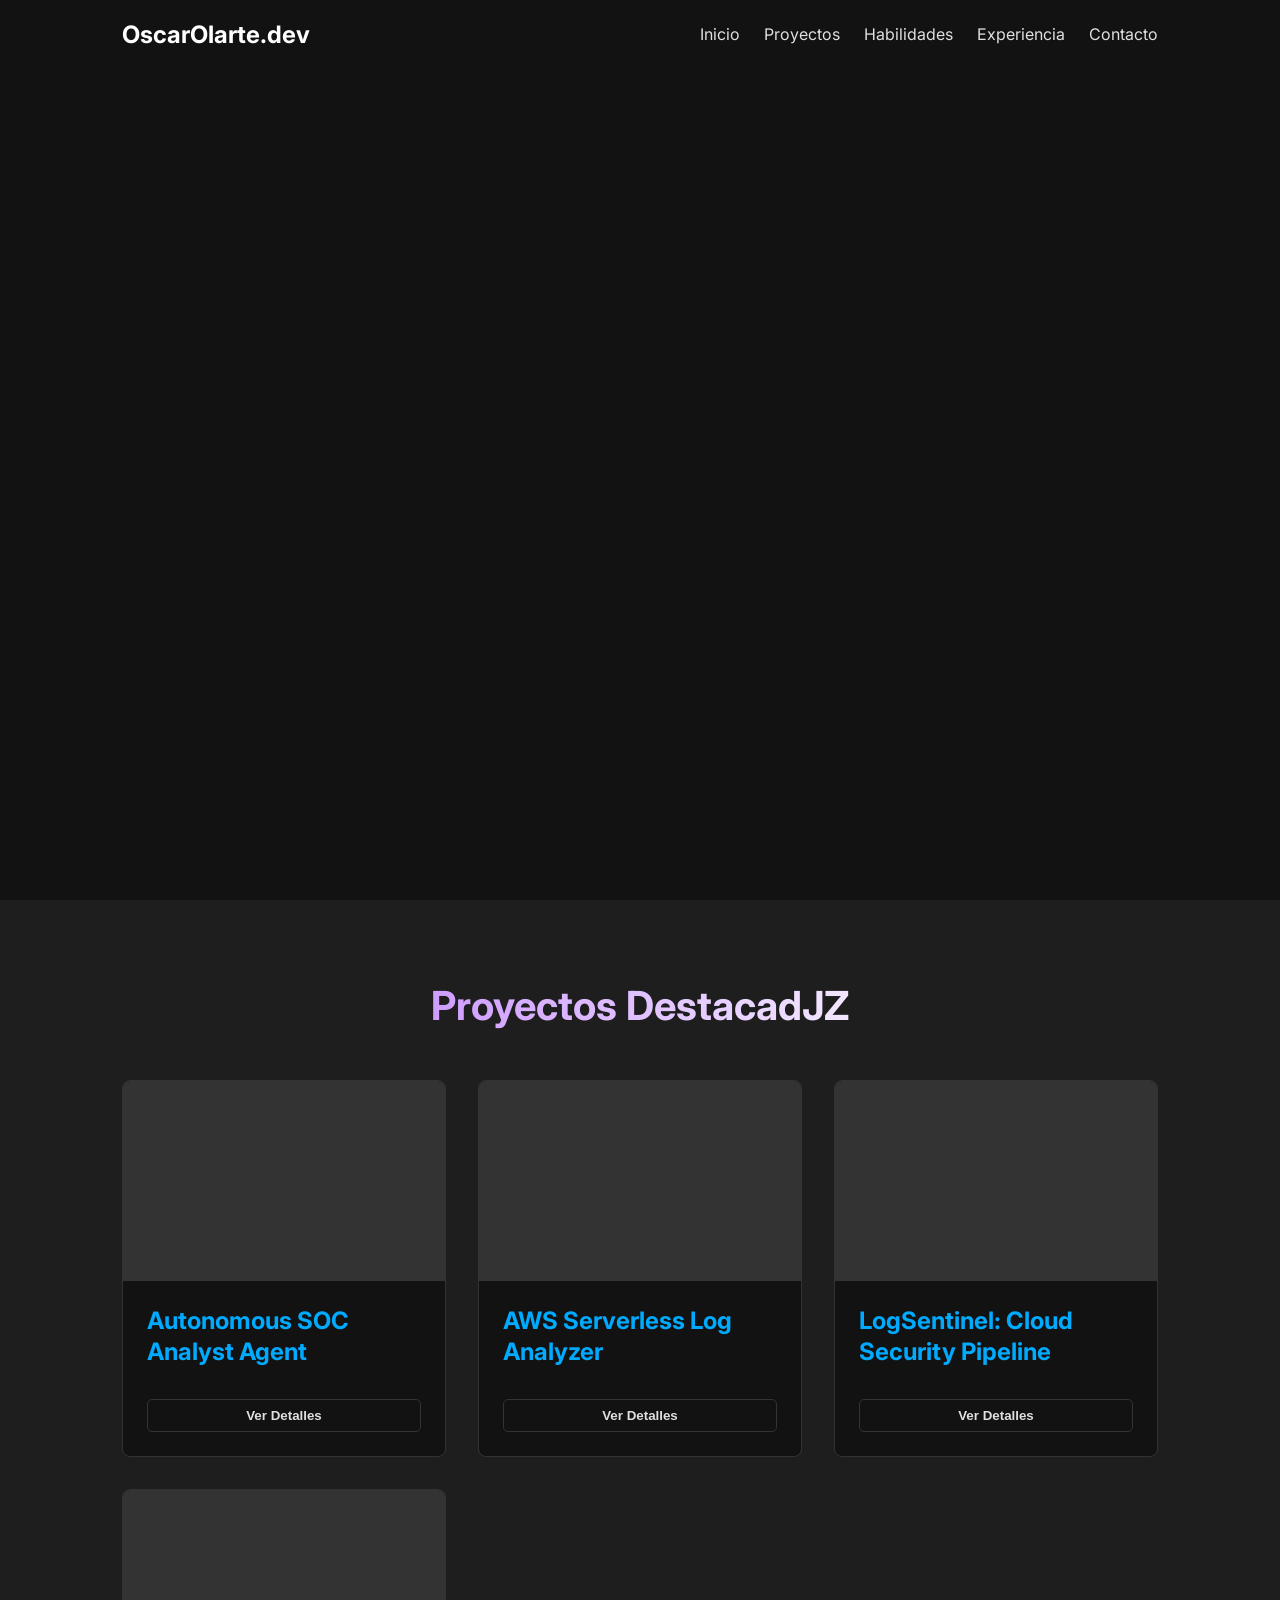
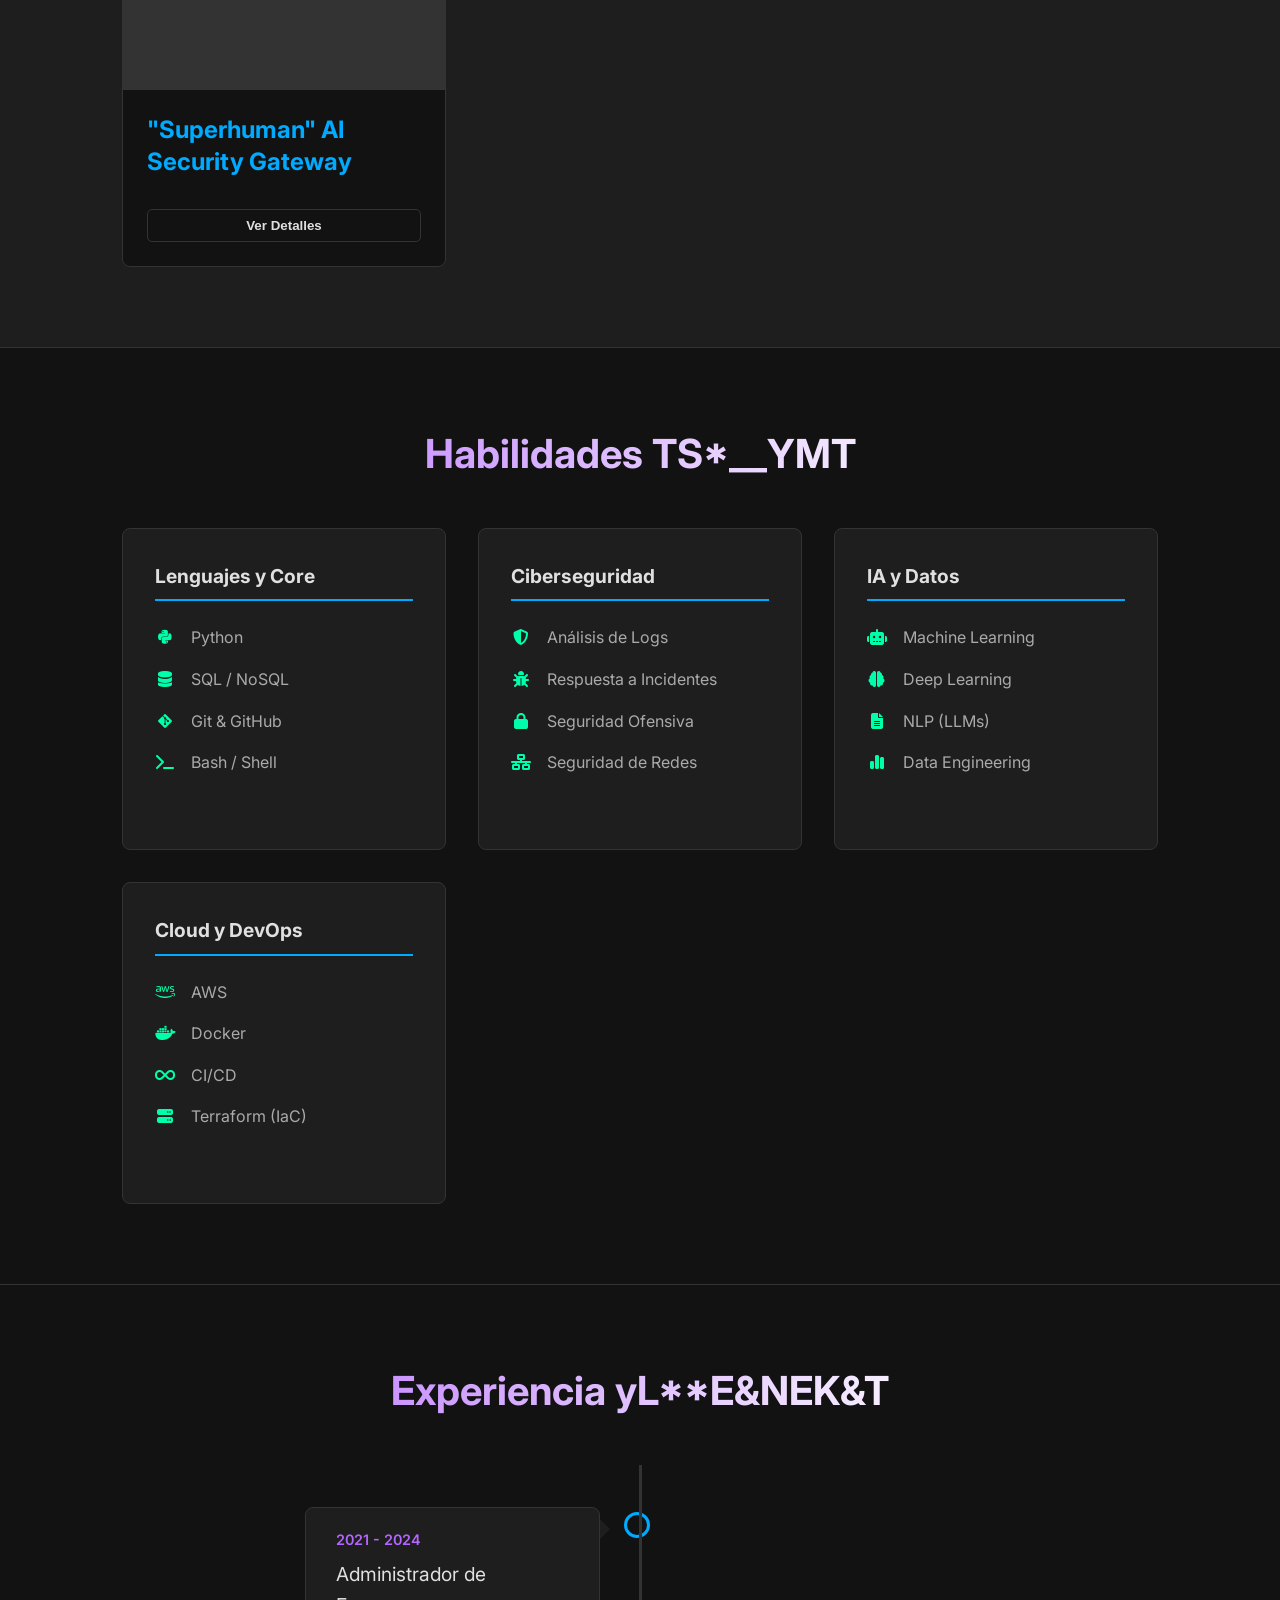
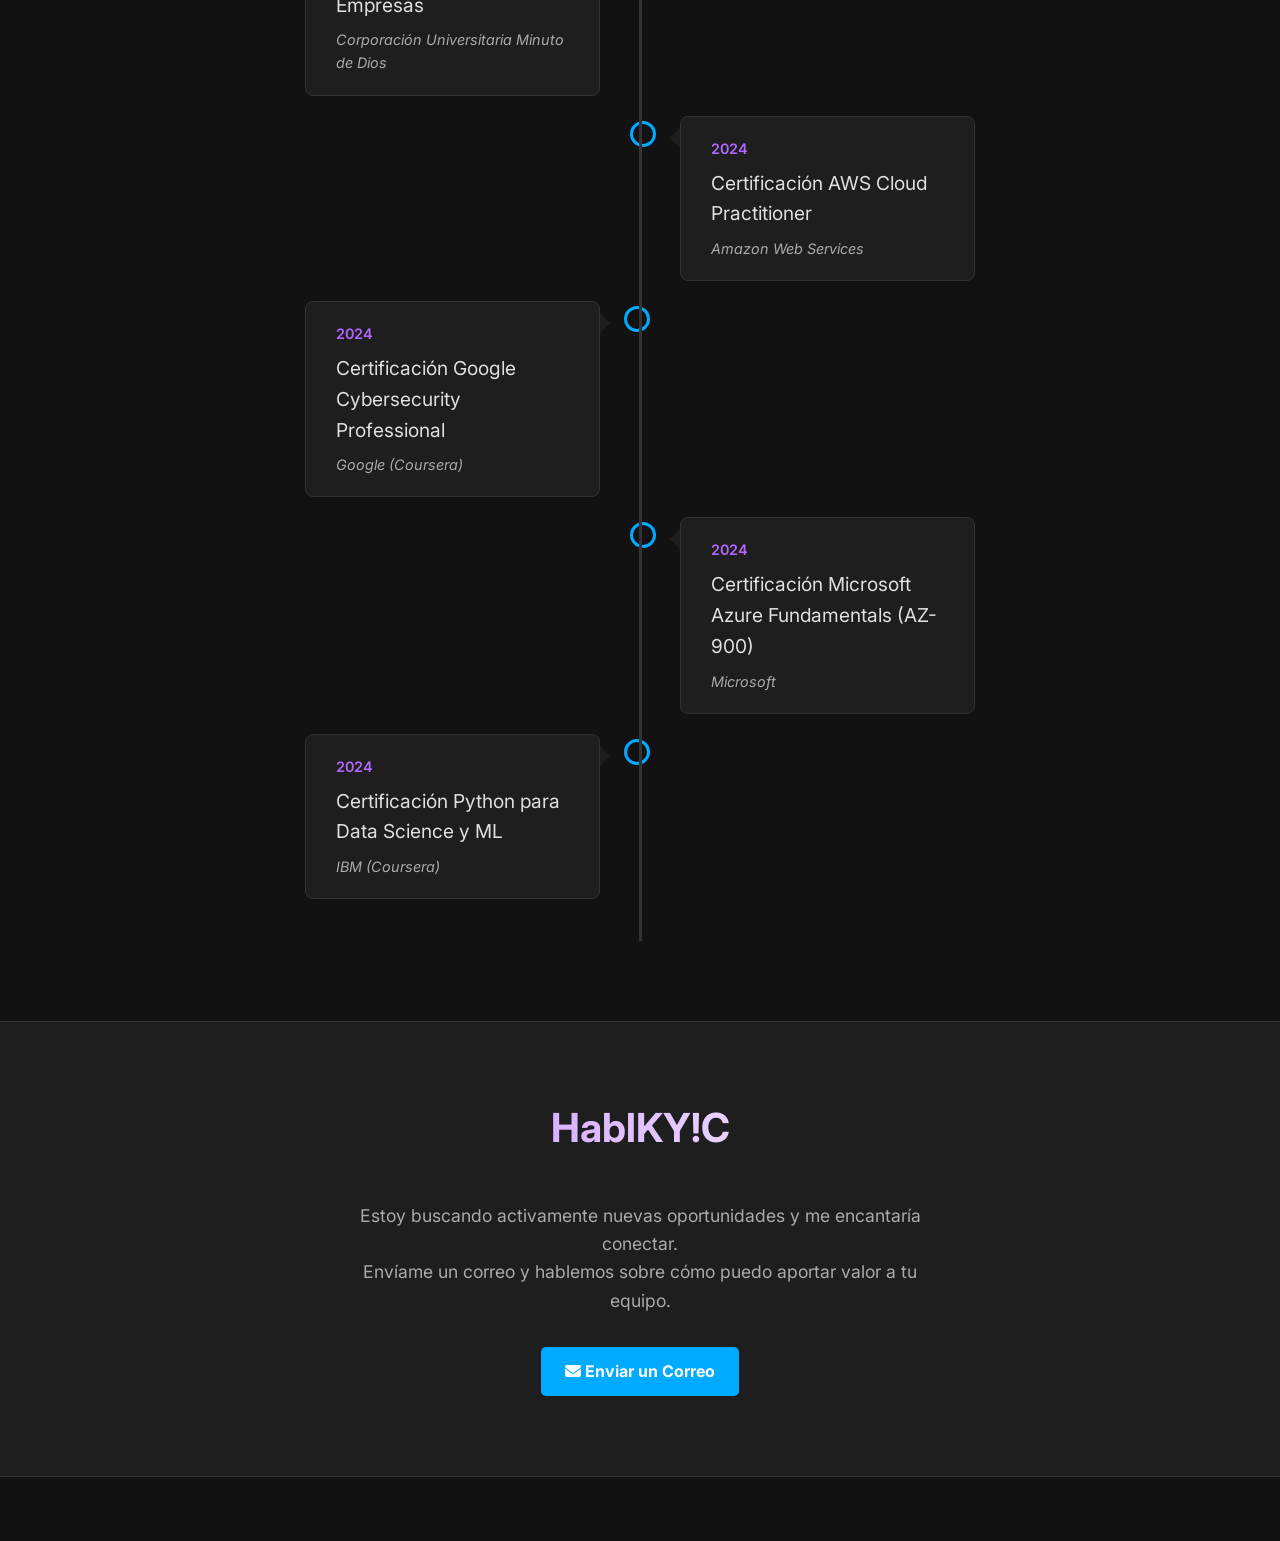
==== commit 0c749c97: "V11: Implementar scramble-title-animation y hover-reveal en experiencia" ====
--- a/index.html
+++ b/index.html
@@ -29,39 +29,17 @@
     </nav>
 
     <div class="mobile-nav" id="mobile-nav">
-        <div class="mobile-nav-close" id="mobile-nav-close">
-            <i class="fa-solid fa-xmark"></i>
-        </div>
-        <ul class="mobile-nav-menu">
-            <li><a href="#hero" class="mobile-nav-link">Inicio</a></li>
-            <li><a href="#projects" class="mobile-nav-link">Proyectos</a></li>
-            <li><a href="#skills" class="mobile-nav-link">Habilidades</a></li>
-            <li><a href="#experience" class="mobile-nav-link">Experiencia</a></li>
-            <li><a href="#contact" class="mobile-nav-link">Contacto</a></li>
-        </ul>
-    </div>
+        </div>
 
     <header class="hero" id="hero">
-        <div class="container hero-content">
-            <h1 class="fade-in text-gradient">Hola, soy Oscar David Olarte Forero</h1>
-            <p class="hero-subtitle fade-in">Especialista en Ciberseguridad e Inteligencia Artificial</p>
-            <p class="hero-description fade-in">
-                Construyo la próxima generación de defensas de seguridad, utilizando IA para automatizar el análisis SOC, asegurar LLMs contra ataques y desplegar infraestructuras inmutables (Terraform, AWS, Docker). Convierto problemas de seguridad complejos en soluciones de software robustas y escalables.
-            </p>
-            <div class="hero-links fade-in">
-                <a href="https://www.linkedin.com/in/oscar-david-olarte-forero-110292382/" target="_blank" class="btn btn-primary"><i class="fa-brands fa-linkedin"></i> LinkedIn</a>
-                <a href="https://github.com/osdaolfonabaco-beep" target="_blank" class="btn btn-secondary"><i class="fa-brands fa-github"></i> GitHub</a>
-                <a href="CV-Oscar-Olarte.pdf" target="_blank" class="btn btn-secondary">Descargar CV</a>
-            </div>
-        </div>
-    </header>
+        </header>
 
     <section id="projects" class="projects-section">
         <div class="container">
-            <h2 class="reveal text-gradient">Proyectos Destacados</h2>
+            <h2 class="reveal-title text-gradient">Proyectos Destacados</h2>
             <div class="projects-grid">
                 
-                <div class="project-card reveal" 
+                <div class="project-card reveal-card" 
                      data-title="Autonomous SOC Analyst Agent"
                      data-description="Un agente de IA que automatiza por completo el flujo de un analista SOC Nivel 1. Ingiere logs de AWS CloudTrail, detecta anomalías de inicio de sesión y realiza un enriquecimiento automático de IPs (Geo-location y VirusTotal). Finalmente, utiliza LangChain y Claude 3 para generar informes de incidentes listos para ejecutivos, reduciendo drásticamente la fatiga de alertas."
                      data-tags='["Python", "IA (LangChain)", "Ciberseguridad", "AWS (Boto3)", "Automatización"]'
@@ -86,7 +64,7 @@
                     </div>
                 </div>
                 
-                <div class="project-card reveal"
+                <div class="project-card reveal-card"
                      data-title="AWS Serverless Log Analyzer"
                      data-description="Un pipeline de análisis de seguridad 100% serverless y automatizado en AWS, diseñado para detectar actividad sospechosa. Toda la infraestructura (S3, Lambda, ECR, IAM) es desplegada de forma consistente y repetible utilizando Terraform (IaC). Al subir un log a S3, un contenedor Docker en Lambda es invocado para analizar las IPs más frecuentes y reportar los hallazgos a CloudWatch."
                      data-tags='["AWS (Lambda/S3)", "Terraform (IaC)", "Serverless", "Docker", "Python"]'
@@ -111,7 +89,7 @@
                     </div>
                 </div>
 
-                <div class="project-card reveal"
+                <div class="project-card reveal-card"
                      data-title="LogSentinel: Cloud Security Pipeline"
                      data-description="Un pipeline de datos de seguridad de extremo a extremo que transforma logs brutos en inteligencia accionable. El sistema ingiere datos desde AWS S3, los enriquece en tiempo real contra APIs de inteligencia de amenazas (como AbuseIPDB) y persiste los hallazOS en una base de datos SQL para análisis histórico. Demuestra un dominio completo del ciclo de vida del dato de seguridad, desde la generación de datasets a gran escala (con Pandas) hasta la consulta final con SQL."
                      data-tags='["Python", "Data Engineering", "AWS (S3/Boto3)", "SQL (SQLite)", "Pandas"]'
@@ -136,7 +114,7 @@
                     </div>
                 </div>
 
-                <div class="project-card reveal"
+                <div class="project-card reveal-card"
                      data-title='"Superhuman" AI Security Gateway'
                      data-description="Un gateway de seguridad de nivel de producción (Docker/FastAPI) que actúa como un 'Guardia de IA' entre los usuarios y cualquier LLM. Implementa una defensa en profundidad: analiza los prompts de *entrada* para bloquear ataques de Inyección de Prompts y escanea las respuestas de *salida* para detectar y redactar PII (DLP) y contenido tóxico, resolviendo el mayor riesgo en la adopción empresarial de la IA."
                      data-tags='["Python (FastAPI)", "IA Security", "Docker", "LLM", "DLP (PII)"]'
@@ -166,10 +144,10 @@
 
     <section id="skills" class="skills-section">
         <div class="container">
-            <h2 class="reveal text-gradient">Habilidades Técnicas</h2>
+            <h2 class="reveal-title text-gradient">Habilidades Técnicas</h2>
             <div class="skills-grid">
                 
-                <div class="skill-category reveal">
+                <div class="skill-category reveal-card">
                     <h4>Lenguajes y Core</h4>
                     <ul class="skill-list">
                         <li><i class="fa-brands fa-python"></i> Python</li>
@@ -184,7 +162,7 @@
                     </div>
                 </div>
                 
-                <div class="skill-category reveal">
+                <div class="skill-category reveal-card">
                     <h4>Ciberseguridad</h4>
                     <ul class="skill-list">
                         <li><i class="fa-solid fa-shield-halved"></i> Análisis de Logs</li>
@@ -200,7 +178,7 @@
                     </div>
                 </div>
                 
-                <div class="skill-category reveal">
+                <div class="skill-category reveal-card">
                     <h4>IA y Datos</h4>
                     <ul class="skill-list">
                         <li><i class="fa-solid fa-robot"></i> Machine Learning</li>
@@ -216,7 +194,7 @@
                     </div>
                 </div>
                 
-                <div class="skill-category reveal">
+                <div class="skill-category reveal-card">
                     <h4>Cloud y DevOps</h4>
                     <ul class="skill-list">
                         <li><i class="fa-brands fa-aws"></i> AWS</li>
@@ -238,42 +216,61 @@
 
     <section id="experience" class="experience-section">
         <div class="container">
-            <h2 class="reveal text-gradient">Experiencia y Formación</h2>
+            <h2 class="reveal-title text-gradient">Experiencia y Formación</h2>
             <div class="timeline">
                 
-                <div class="timeline-item left reveal">
+                <div class="timeline-item left reveal-card">
                     <div class="timeline-content">
                         <div class="timeline-date">2021 - 2024</div>
                         <div class="timeline-title">Administrador de Empresas</div>
                         <div class="timeline-subtitle">Corporación Universitaria Minuto de Dios</div>
-                    </div>
-                </div>
-                <div class="timeline-item right reveal">
+                        <div class="timeline-summary">
+                            <p>Formación en gestión estratégica, finanzas y optimización de procesos de negocio.</p>
+                        </div>
+                    </div>
+                </div>
+
+                <div class="timeline-item right reveal-card">
                     <div class="timeline-content">
                         <div class="timeline-date">2024</div>
                         <div class="timeline-title">Certificación AWS Cloud Practitioner</div>
                         <div class="timeline-subtitle">Amazon Web Services</div>
-                    </div>
-                </div>
-                <div class="timeline-item left reveal">
+                        <div class="timeline-summary">
+                            <p>Dominio de los fundamentos de la nube de AWS, servicios core, seguridad, arquitectura y precios.</p>
+                        </div>
+                    </div>
+                </div>
+                
+                <div class="timeline-item left reveal-card">
                     <div class="timeline-content">
                         <div class="timeline-date">2024</div>
                         <div class="timeline-title">Certificación Google Cybersecurity Professional</div>
                         <div class="timeline-subtitle">Google (Coursera)</div>
-                    </div>
-                </div>
-                <div class="timeline-item right reveal">
+                        <div class="timeline-summary">
+                            <p>Habilidades en SIEM, análisis de logs (SQL, Python) y marcos de respuesta a incidentes (IR).</p>
+                        </div>
+                    </div>
+                </div>
+
+                <div class="timeline-item right reveal-card">
                     <div class="timeline-content">
                         <div class="timeline-date">2024</div>
                         <div class="timeline-title">Certificación Microsoft Azure Fundamentals (AZ-900)</div>
                         <div class="timeline-subtitle">Microsoft</div>
-                    </div>
-                </div>
-                <div class="timeline-item left reveal">
+                        <div class="timeline-summary">
+                            <p>Conocimiento de los conceptos de la nube, servicios de Azure, seguridad, privacidad y gobernanza.</p>
+                        </div>
+                    </div>
+                </div>
+
+                <div class="timeline-item left reveal-card">
                     <div class="timeline-content">
                         <div class="timeline-date">2024</div>
                         <div class="timeline-title">Certificación Python para Data Science y ML</div>
                         <div class="timeline-subtitle">IBM (Coursera)</div>
+                        <div class="timeline-summary">
+                            <p>Uso de Python, Pandas, NumPy y Scikit-learn para análisis de datos y construcción de modelos de ML.</p>
+                        </div>
                     </div>
                 </div>
 
@@ -282,8 +279,8 @@
     </section>
 
     <section id="contact" class="contact-section">
-        <div class="container reveal">
-            <h2 class="reveal text-gradient">Hablemos</h2>
+        <div class="container reveal-card">
+            <h2 class="reveal-title text-gradient">Hablemos</h2>
             <p>
                 Estoy buscando activamente nuevas oportunidades y me encantaría conectar.
                 <br>
@@ -294,28 +291,10 @@
     </section>
 
     <footer class="footer">
-        <div class="container">
-            <p>&copy; 2025 Oscar David Olarte Forero. Todos los derechos reservados.</p>
-        </div>
-    </footer>
+        </footer>
 
     <div class="modal-overlay" id="modal-overlay">
-        <div class="modal-content" id="modal-content">
-            <button class="modal-close" id="modal-close"><i class="fa-solid fa-xmark"></i></button>
-            <div class="modal-body">
-                <h2 id="modal-title"></h2>
-                <div id="modal-image-placeholder">
-                    <p>(Aquí irá la imagen del proyecto)</p>
-                </div>
-                <div class="modal-tags" id="modal-tags">
-                </div>
-                <p id="modal-description"></p>
-                <div class="modal-links">
-                    <a href="#" id="modal-github-link" target="_blank" class="btn btn-primary"><i class="fa-brands fa-github"></i> Ver Código</a>
-                </div>
-            </div>
-        </div>
-    </div>
+        </div>
 
     <script src="script.js"></script>
 </body>
--- a/style.css
+++ b/style.css
@@ -4,58 +4,47 @@
     --bg-light-dark: #1e1e1e;
     --text-primary: #e0e0e0;
     --text-secondary: #aaaaaa;
-
-    /* --- PALETA V8: AZUL (Primario) + NEÓN (Acentos) --- */
-    --color-primary: #00aaff; /* Azul Tech (Restaurado) */
-    --color-primary-hover: #0088cc; /* Azul Hover (Restaurado) */
-    --color-accent-purple: #B366FF; /* Morado Neón (Acento 1) */
-    --color-accent-green: #00FFAA; /* Verde Neón (Acento 2) */
-    
+    --color-primary: #00aaff; 
+    --color-primary-hover: #0088cc; 
+    --color-accent-purple: #B366FF; 
+    --color-accent-green: #00FFAA; 
     --border-color: #333333;
     --font-family: 'Inter', sans-serif; 
 }
-
 * {
     margin: 0;
     padding: 0;
     box-sizing: border-box;
 }
-
 html {
     scroll-behavior: smooth;
 }
-
 body {
     font-family: var(--font-family);
     background-color: var(--bg-dark);
     color: var(--text-primary);
     line-height: 1.6;
 }
-
 .container {
     max-width: 1100px;
     margin: 0 auto;
     padding: 0 2rem;
 }
-
 section {
     padding: 5rem 0;
     border-bottom: 1px solid var(--border-color); 
-    overflow-x: hidden; /* Previene overflow de animaciones */
+    overflow-x: hidden; 
 }
 section:last-of-type {
     border-bottom: none;
 }
-
-
 h1, h2, h3 {
     margin-bottom: 1rem;
     line-height: 1.3;
 }
-
 h1 { font-size: 3rem; }
 h2 { font-size: 2.5rem; text-align: center; margin-bottom: 3rem; }
-h3 { font-size: 1.5rem; color: var(--color-primary); }
+h3 { font-size: 1.5rem; color: var(--color-primary); } 
 p { margin-bottom: 1rem; }
 a { color: var(--color-primary); text-decoration: none; }
 
@@ -75,7 +64,7 @@
 .btn-primary:hover {
     background-color: var(--color-primary-hover);
     transform: translateY(-2px);
-    box-shadow: 0 5px 15px rgba(0, 170, 255, 0.3);
+    box-shadow: 0 5px 15px rgba(0, 170, 255, 0.3); 
 }
 .btn-secondary {
     background-color: transparent;
@@ -85,7 +74,7 @@
 .btn-secondary:hover {
     background-color: var(--color-primary);
     color: #fff;
-    box-shadow: 0 0 15px rgba(0, 170, 255, 0.3);
+    box-shadow: 0 0 15px rgba(0, 170, 255, 0.3); 
 }
 
 /* --- Barra de Navegación --- */
@@ -308,8 +297,6 @@
     display: flex;
     flex-direction: column;
 }
-
-/* --- ESTILOS DE REVELACIÓN (V10) --- */
 .project-details {
     opacity: 0;
     max-height: 0;
@@ -318,7 +305,7 @@
 }
 .project-card:hover .project-details {
     opacity: 1;
-    max-height: 150px; /* Ajusta esta altura según sea necesario */
+    max-height: 150px; 
 }
 .project-description {
     color: var(--text-secondary);
@@ -347,8 +334,8 @@
     font-size: 0.8rem;
 }
 .project-links {
-    margin-top: auto; /* Empuja el botón hacia abajo */
-    padding-top: 1rem; /* Añade espacio cuando el contenido se revela */
+    margin-top: auto; 
+    padding-top: 1rem; 
 }
 .btn-project-modal {
     background: transparent;
@@ -386,7 +373,6 @@
     z-index: 10;
     position: relative;
 }
-
 .skill-category h4 {
     font-size: 1.2rem;
     color: var(--text-primary);
@@ -422,7 +408,6 @@
 .skill-category.visible .skill-list li:nth-child(2) { transition-delay: 0.2s; }
 .skill-category.visible .skill-list li:nth-child(3) { transition-delay: 0.3s; }
 .skill-category.visible .skill-list li:nth-child(4) { transition-delay: 0.4s; }
-
 .skill-category .skill-list li:hover {
     color: var(--text-primary);
 }
@@ -430,8 +415,6 @@
     color: var(--color-accent-purple); 
     transform: scale(1.2);
 }
-
-/* --- ESTILOS DE REVELACIÓN (V10) --- */
 .skill-concepts {
     opacity: 0;
     max-height: 0;
@@ -534,15 +517,13 @@
     border-radius: 8px;
     transition: box-shadow 0.3s ease, transform 0.3s ease;
 }
-/* --- EFECTO HOVER EN EXPERIENCIA (V10) --- */
 .timeline-item:hover .timeline-content {
-    transform: scale(1.05); /* Zoom sutil */
+    transform: scale(1.05); 
     box-shadow: 0 0 20px rgba(0, 170, 255, 0.2); 
 }
 .timeline-item:hover::after {
     background-color: var(--color-primary);
 }
-
 .timeline-date {
     font-size: 0.9rem;
     font-weight: 600;
@@ -558,6 +539,29 @@
     font-size: 0.9rem;
     color: var(--text-secondary);
     font-style: italic;
+    margin-bottom: 0; /* Asegúrate de que no haya margen inferior */
+}
+
+/* --- ESTILOS DE REVELACIÓN (V11) --- */
+.timeline-summary {
+    opacity: 0;
+    max-height: 0;
+    overflow: hidden;
+    transition: opacity 0.4s ease-out, max-height 0.4s ease-out, margin-top 0.4s ease-out;
+    color: var(--text-primary);
+    font-size: 0.95rem;
+    margin-top: 0;
+    padding-top: 0;
+}
+.timeline-item:hover .timeline-summary {
+    opacity: 1;
+    max-height: 100px;
+    margin-top: 1rem;
+    padding-top: 1rem;
+    border-top: 1px solid var(--border-color);
+}
+.timeline-summary p {
+    margin-bottom: 0; /* Asegúrate de que no haya margen inferior */
 }
 
 
@@ -583,22 +587,20 @@
 }
 
 /* --- CLASES DE ANIMACIÓN DE SCROLL (ACTIVADAS POR JS) --- */
-/* --- ESTADO INICIAL DE LA ANIMACIÓN DE RE-INGRESO --- */
-.reveal {
+.reveal-card {
     opacity: 0;
     transform: translateY(30px);
     transition: opacity 0.8s ease-out, transform 0.8s ease-out;
 }
-/* --- ESTADO VISIBLE (AÑADIDO POR JS) --- */
-.reveal.visible {
+.reveal-card.visible {
     opacity: 1;
     transform: translateY(0);
 }
 /* Stagger para grids (se re-activará) */
-.projects-grid .reveal.visible:nth-child(1) { transition-delay: 0s; }
-.projects-grid .reveal.visible:nth-child(2) { transition-delay: 100ms; }
-.projects-grid .reveal.visible:nth-child(3) { transition-delay: 200ms; }
-.projects-grid .reveal.visible:nth-child(4) { transition-delay: 300ms; }
+.projects-grid .reveal-card.visible:nth-child(1) { transition-delay: 0s; }
+.projects-grid .reveal-card.visible:nth-child(2) { transition-delay: 100ms; }
+.projects-grid .reveal-card.visible:nth-child(3) { transition-delay: 200ms; }
+.projects-grid .reveal-card.visible:nth-child(4) { transition-delay: 300ms; }
 
 
 /* --- ESTILOS DEL MODAL --- */
@@ -738,12 +740,12 @@
         grid-template-columns: 1fr;
     }
 
-    /* Ocultar revelación en hover en móvil (suele ser problemático) */
-    .project-details, .skill-concepts {
+    /* Ocultar revelación en hover en móvil (es problemático) */
+    .project-details, .skill-concepts, .timeline-summary {
         opacity: 1;
         max-height: 1000px; /* Asegura que sea visible */
     }
-    .project-card:hover, .skill-category:hover {
+    .project-card:hover, .skill-category:hover, .timeline-item:hover .timeline-content {
         transform: none; /* Desactiva el zoom en móvil */
     }
 
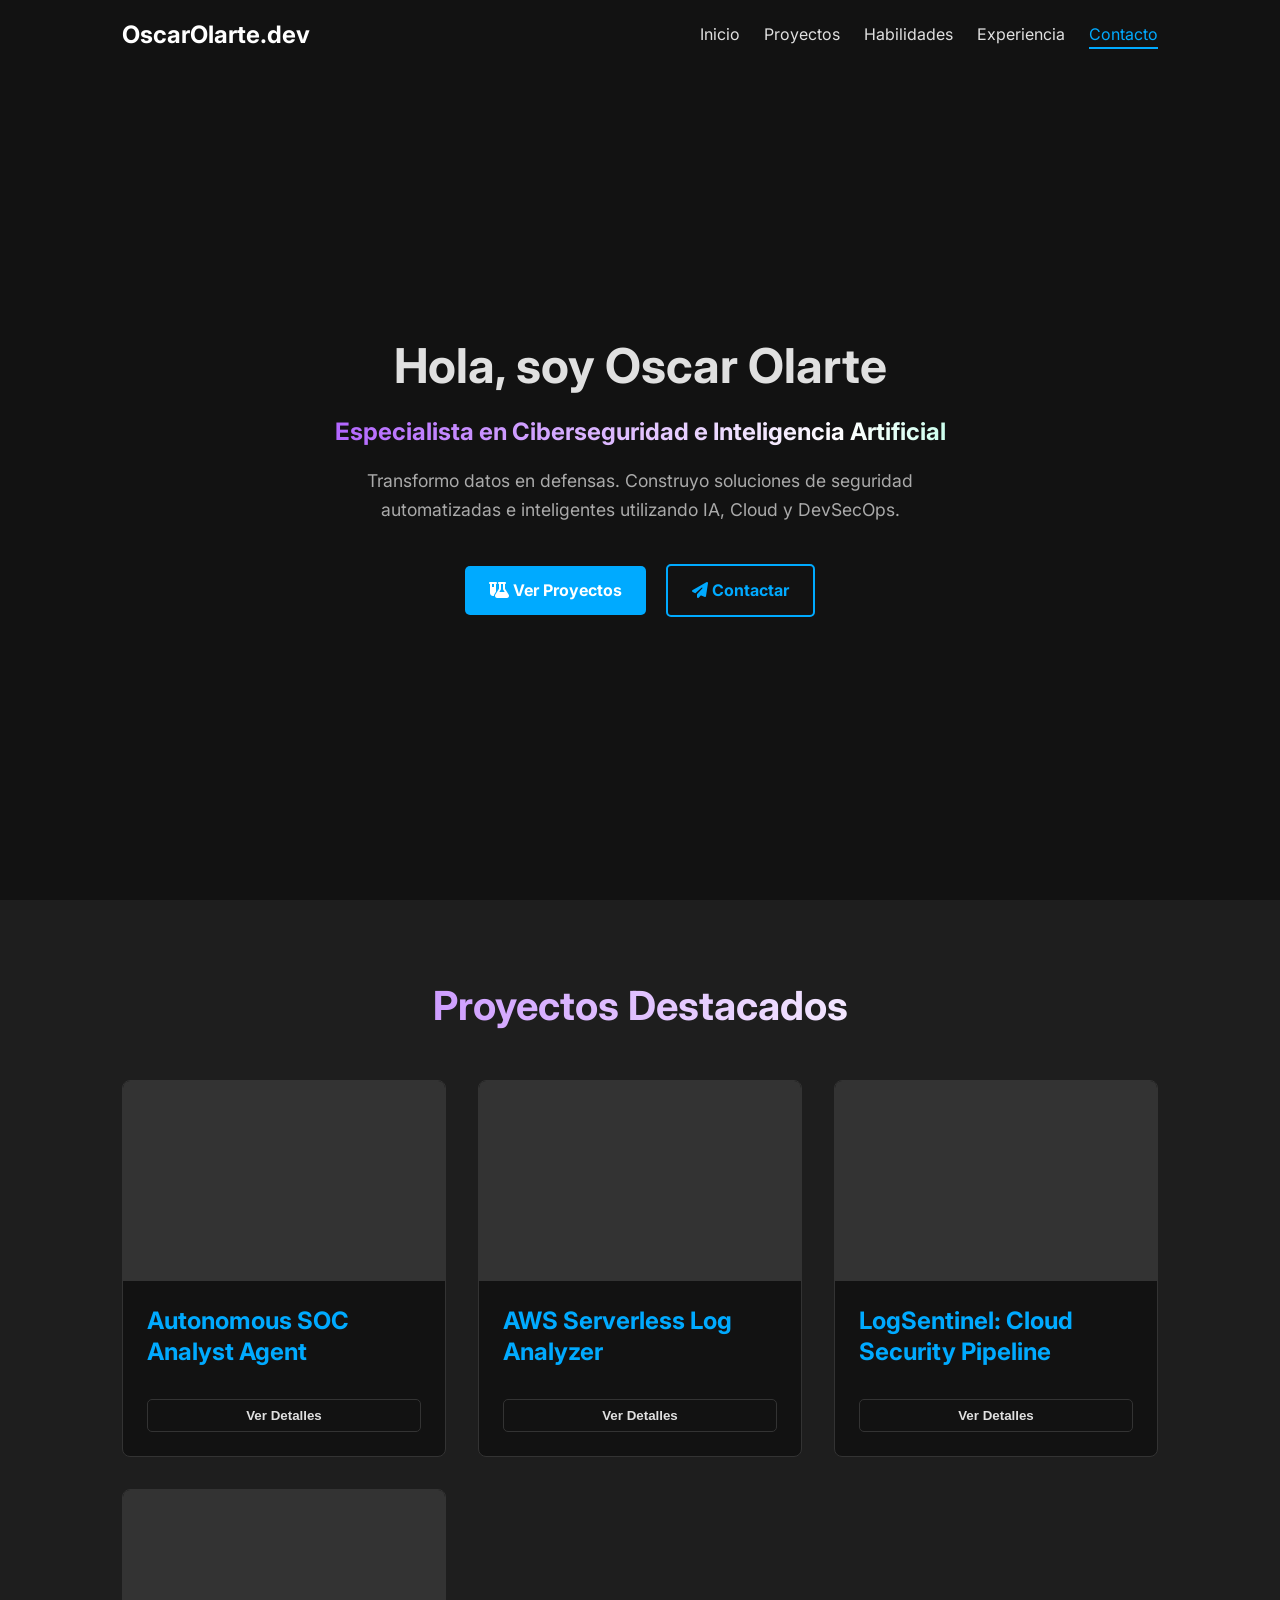
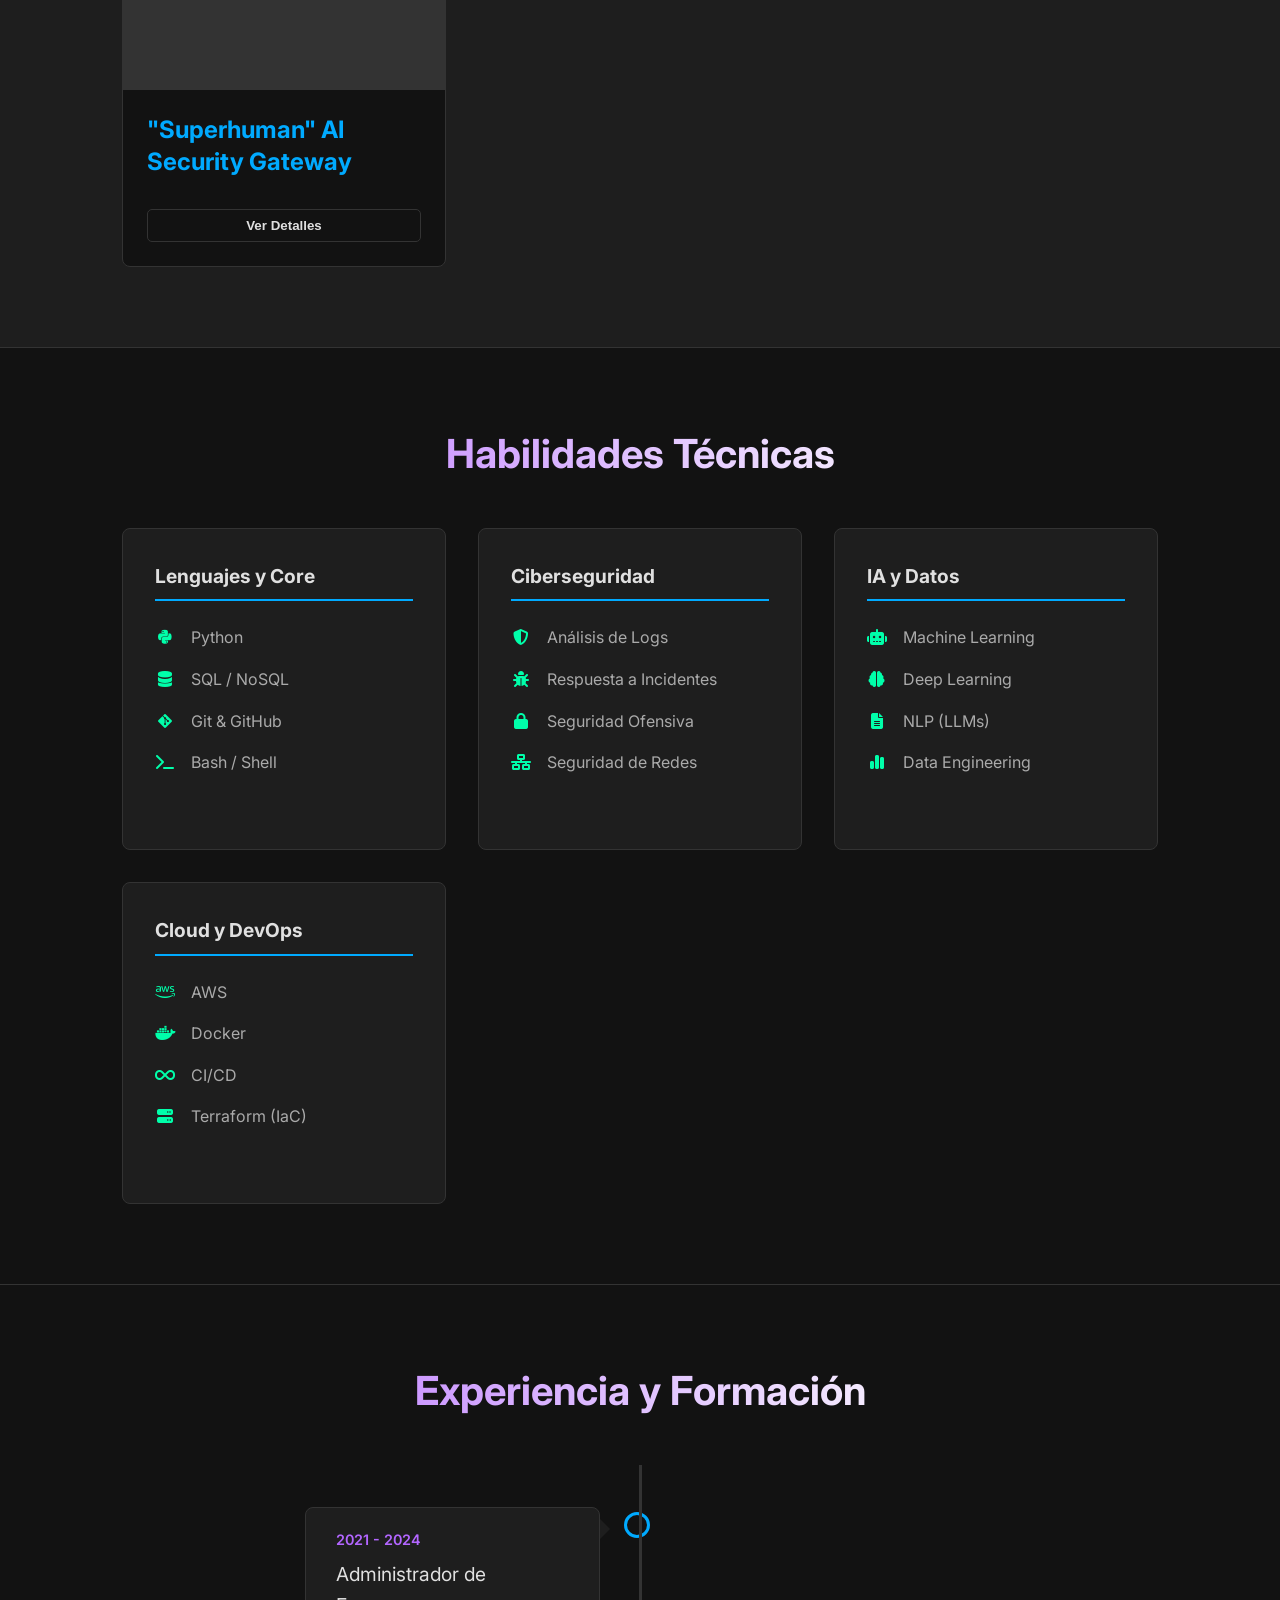
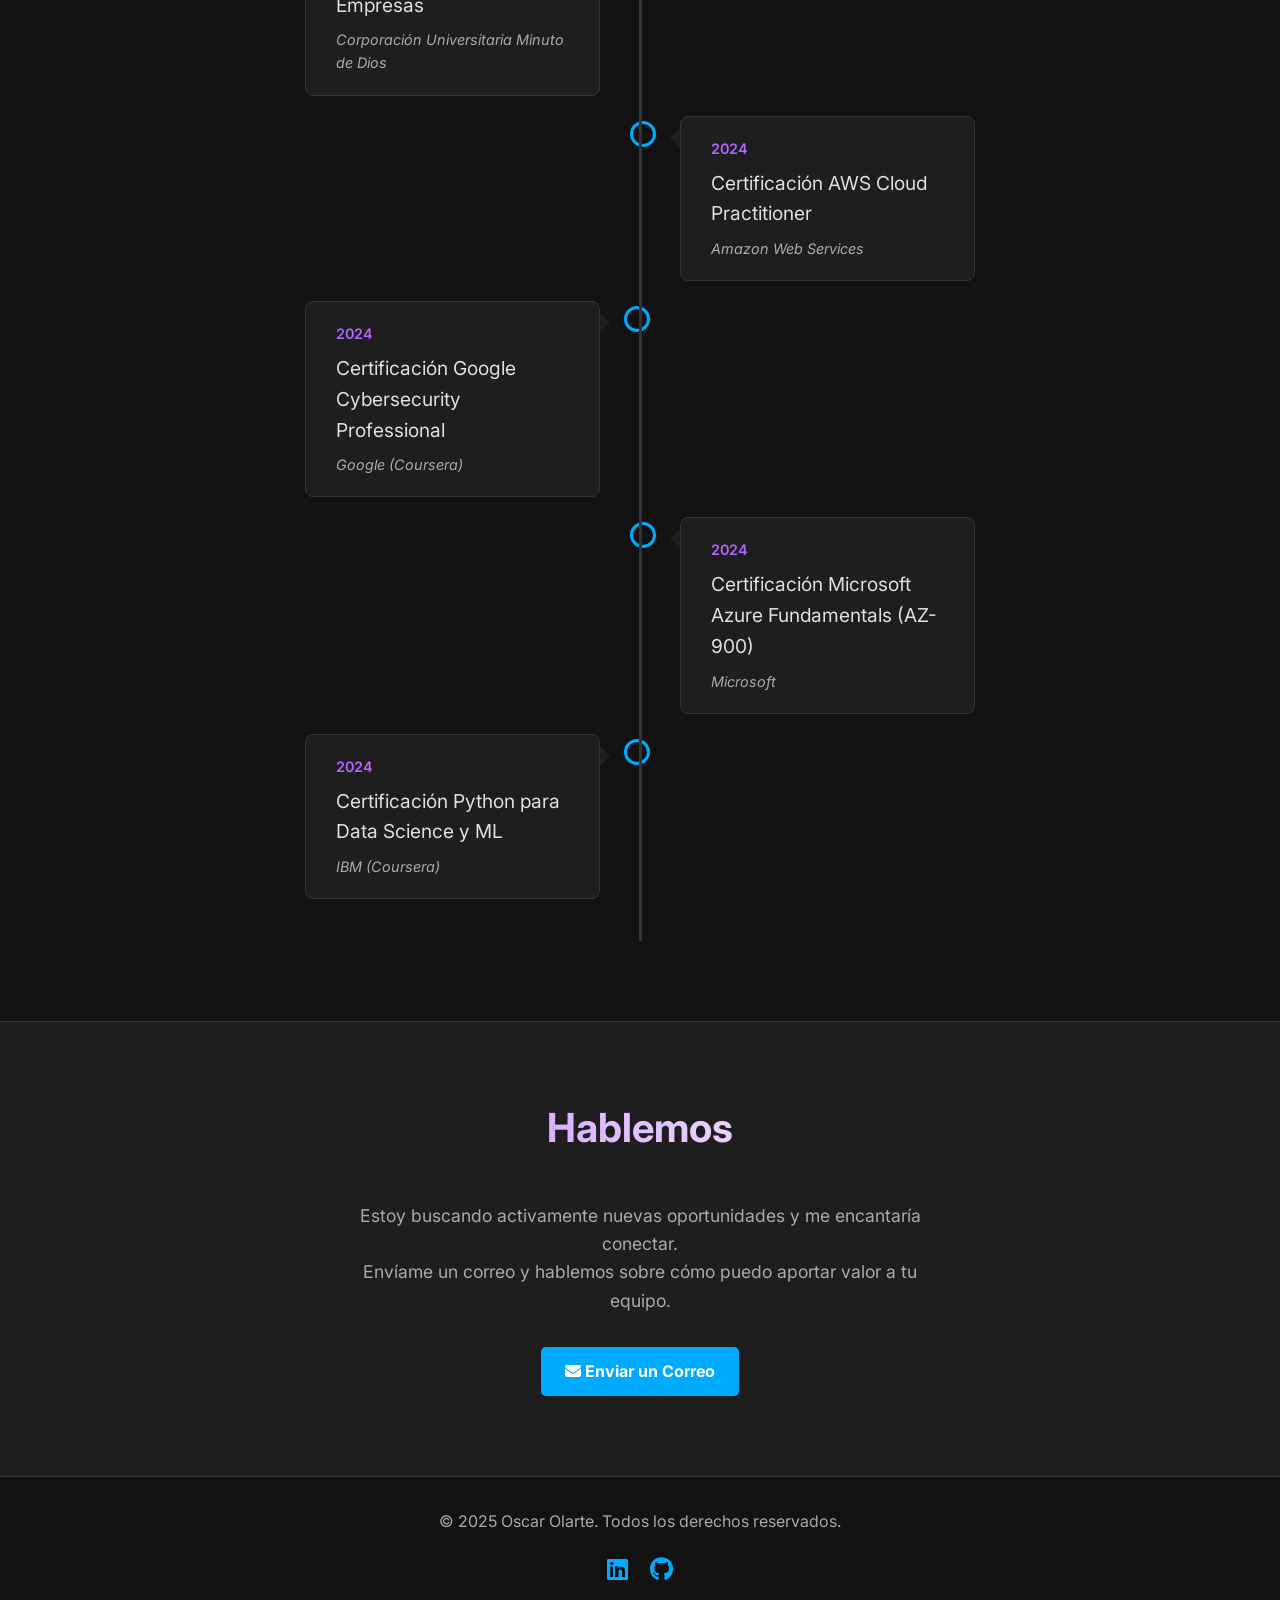
==== commit 76d924b8: "V15: Final Fix Hero animation logic, increase experience text height" ====
--- a/index.html
+++ b/index.html
@@ -29,10 +29,37 @@
     </nav>
 
     <div class="mobile-nav" id="mobile-nav">
-        </div>
+        <div class="mobile-nav-close" id="mobile-nav-close">
+            <i class="fa-solid fa-xmark"></i>
+        </div>
+        <ul class="mobile-nav-menu">
+            <li><a href="#hero" class="mobile-nav-link">Inicio</a></li>
+            <li><a href="#projects" class="mobile-nav-link">Proyectos</a></li>
+            <li><a href="#skills" class="mobile-nav-link">Habilidades</a></li>
+            <li><a href="#experience" class="mobile-nav-link">Experiencia</a></li>
+            <li><a href="#contact" class="mobile-nav-link">Contacto</a></li>
+        </ul>
+    </div>
 
     <header class="hero" id="hero">
-        </header>
+        <div class="container">
+            <div class="hero-content">
+                <h1 class="hero-title fade-in">Hola, soy Oscar Olarte</h1>
+                <p class="hero-subtitle text-gradient fade-in">
+                    Especialista en Ciberseguridad e Inteligencia Artificial
+                </p>
+                <p class="hero-description fade-in">
+                    Transformo datos en defensas. 
+                    Construyo soluciones de seguridad automatizadas e inteligentes 
+                    utilizando IA, Cloud y DevSecOps.
+                </p>
+                <div class="hero-links fade-in">
+                    <a href="#projects" class="btn btn-primary"><i class="fa-solid fa-flask-vial"></i> Ver Proyectos</a>
+                    <a href="#contact" class="btn btn-secondary"><i class="fa-solid fa-paper-plane"></i> Contactar</a>
+                </div>
+            </div>
+        </div>
+    </header>
 
     <section id="projects" class="projects-section">
         <div class="container">
@@ -291,10 +318,38 @@
     </section>
 
     <footer class="footer">
-        </footer>
+        <div class="container">
+            <div class="footer-content">
+                <p>&copy; 2025 Oscar Olarte. Todos los derechos reservados.</p>
+                <div class="footer-links" style="font-size: 1.5rem; margin-top: 0.5rem;">
+                    <a href="https://www.linkedin.com/in/tu-usuario/" target="_blank" aria-label="LinkedIn" style="margin: 0 0.5rem;"><i class="fa-brands fa-linkedin"></i></a>
+                    <a href="https://github.com/osdaolfonabaco-beep" target="_blank" aria-label="GitHub" style="margin: 0 0.5rem;"><i class="fa-brands fa-github"></i></a>
+                </div>
+            </div>
+        </div>
+    </footer>
 
     <div class="modal-overlay" id="modal-overlay">
-        </div>
+        <div class="modal-content">
+            <button class="modal-close" id="modal-close" aria-label="Cerrar modal">&times;</button>
+            <div class="modal-body">
+                <h2 id="modal-title" class="text-gradient">Título del Proyecto</h2>
+                <div id="modal-image-placeholder">
+                    <span>(Imagen del Proyecto)</span>
+                </div>
+                <div class="modal-tags" id="modal-tags">
+                    </div>
+                <p id="modal-description">
+                    La descripción completa del proyecto irá aquí.
+                </p>
+                <div class="modal-links">
+                    <a href="#" id="modal-github-link" class="btn btn-primary" target="_blank">
+                        <i class="fa-brands fa-github"></i> Ver en GitHub
+                    </a>
+                </div>
+            </div>
+        </div>
+    </div>
 
     <script src="script.js"></script>
 </body>
--- a/style.css
+++ b/style.css
@@ -11,774 +11,190 @@
     --border-color: #333333;
     --font-family: 'Inter', sans-serif; 
 }
-* {
-    margin: 0;
-    padding: 0;
-    box-sizing: border-box;
-}
-html {
-    scroll-behavior: smooth;
-}
-body {
-    font-family: var(--font-family);
-    background-color: var(--bg-dark);
-    color: var(--text-primary);
-    line-height: 1.6;
-}
-.container {
-    max-width: 1100px;
-    margin: 0 auto;
-    padding: 0 2rem;
-}
-section {
-    padding: 5rem 0;
-    border-bottom: 1px solid var(--border-color); 
-    overflow-x: hidden; 
-}
-section:last-of-type {
-    border-bottom: none;
-}
-h1, h2, h3 {
-    margin-bottom: 1rem;
-    line-height: 1.3;
-}
+* { margin: 0; padding: 0; box-sizing: border-box; }
+html { scroll-behavior: smooth; }
+body { font-family: var(--font-family); background-color: var(--bg-dark); color: var(--text-primary); line-height: 1.6; }
+.container { max-width: 1100px; margin: 0 auto; padding: 0 2rem; }
+section { padding: 5rem 0; border-bottom: 1px solid var(--border-color); overflow-x: hidden; }
+section:last-of-type { border-bottom: none; }
+h1, h2, h3 { margin-bottom: 1rem; line-height: 1.3; }
 h1 { font-size: 3rem; }
-h2 { font-size: 2.5rem; text-align: center; margin-bottom: 3rem; }
+h2 { font-size: 2.5rem; text-align: center; margin-bottom: 3rem; min-height: 1.3em; }
 h3 { font-size: 1.5rem; color: var(--color-primary); } 
 p { margin-bottom: 1rem; }
 a { color: var(--color-primary); text-decoration: none; }
 
 /* --- Botones --- */
-.btn {
-    display: inline-block;
-    padding: 0.75rem 1.5rem;
-    border-radius: 5px;
-    text-decoration: none;
-    font-weight: bold;
-    transition: all 0.3s ease;
-}
-.btn-primary {
-    background-color: var(--color-primary);
-    color: #fff;
-}
-.btn-primary:hover {
-    background-color: var(--color-primary-hover);
-    transform: translateY(-2px);
-    box-shadow: 0 5px 15px rgba(0, 170, 255, 0.3); 
-}
-.btn-secondary {
-    background-color: transparent;
-    color: var(--color-primary);
-    border: 2px solid var(--color-primary);
-}
-.btn-secondary:hover {
-    background-color: var(--color-primary);
-    color: #fff;
-    box-shadow: 0 0 15px rgba(0, 170, 255, 0.3); 
-}
+.btn { display: inline-block; padding: 0.75rem 1.5rem; border-radius: 5px; text-decoration: none; font-weight: bold; transition: all 0.3s ease; }
+.btn-primary { background-color: var(--color-primary); color: #fff; }
+.btn-primary:hover { background-color: var(--color-primary-hover); transform: translateY(-2px); box-shadow: 0 5px 15px rgba(0, 170, 255, 0.3); }
+.btn-secondary { background-color: transparent; color: var(--color-primary); border: 2px solid var(--color-primary); }
+.btn-secondary:hover { background-color: var(--color-primary); color: #fff; box-shadow: 0 0 15px rgba(0, 170, 255, 0.3); }
 
 /* --- Barra de Navegación --- */
-.navbar {
-    background-color: transparent; 
-    border-bottom: 1px solid transparent; 
-    padding: 1rem 0;
-    position: fixed;
-    width: 100%;
-    top: 0;
-    z-index: 1000;
-    transition: background-color 0.3s ease, border-color 0.3s ease; 
-}
-.navbar.navbar-scrolled {
-    background-color: var(--bg-light-dark);
-    border-bottom: 1px solid var(--border-color);
-    box-shadow: 0 2px 10px rgba(0, 0, 0, 0.2);
-}
-.navbar .container {
-    display: flex;
-    justify-content: space-between;
-    align-items: center;
-}
-.nav-logo {
-    font-size: 1.5rem;
-    font-weight: bold;
-    color: #fff;
-}
-.nav-menu {
-    list-style: none;
-    display: flex;
-}
-.nav-menu li {
-    margin-left: 1.5rem;
-}
-.nav-menu a {
-    color: var(--text-primary);
-    transition: color 0.3s ease;
-    position: relative;
-}
-.nav-menu a::after {
-    content: '';
-    position: absolute;
-    width: 100%;
-    height: 2px;
-    bottom: -5px; 
-    left: 0;
-    background-color: var(--color-primary);
-    transform: scaleX(0); 
-    transform-origin: center;
-    transition: transform 0.3s ease-out;
-}
-.nav-menu a:hover::after {
-    transform: scaleX(1); 
-}
-.nav-menu a.active-link {
-    color: var(--color-primary); 
-}
-.nav-menu a.active-link::after {
-    transform: scaleX(1); 
-}
-
+.navbar { background-color: transparent; border-bottom: 1px solid transparent; padding: 1rem 0; position: fixed; width: 100%; top: 0; z-index: 1000; transition: background-color 0.3s ease, border-color 0.3s ease; }
+.navbar.navbar-scrolled { background-color: var(--bg-light-dark); border-bottom: 1px solid var(--border-color); box-shadow: 0 2px 10px rgba(0, 0, 0, 0.2); }
+.navbar .container { display: flex; justify-content: space-between; align-items: center; }
+.nav-logo { font-size: 1.5rem; font-weight: bold; color: #fff; }
+.nav-menu { list-style: none; display: flex; }
+.nav-menu li { margin-left: 1.5rem; }
+.nav-menu a { color: var(--text-primary); transition: color 0.3s ease; position: relative; }
+.nav-menu a::after { content: ''; position: absolute; width: 100%; height: 2px; bottom: -5px; left: 0; background-color: var(--color-primary); transform: scaleX(0); transform-origin: center; transition: transform 0.3s ease-out; }
+.nav-menu a:hover::after { transform: scaleX(1); }
+.nav-menu a.active-link { color: var(--color-primary); }
+.nav-menu a.active-link::after { transform: scaleX(1); }
 
 /* --- BOTÓN HAMBURGUESA --- */
-.nav-toggle {
-    display: none; 
-    font-size: 1.5rem;
-    color: var(--text-primary);
-    cursor: pointer;
-    z-index: 1100;
-}
+.nav-toggle { display: none; font-size: 1.5rem; color: var(--text-primary); cursor: pointer; z-index: 1100; }
 
 /* --- MENÚ OVERLAY MÓVIL --- */
-.mobile-nav {
-    position: fixed;
-    top: 0;
-    left: 0;
-    width: 100%;
-    height: 100vh;
-    background-color: rgba(18, 18, 18, 0.98); 
-    backdrop-filter: blur(5px);
-    z-index: 1050;
-    display: flex;
-    justify-content: center;
-    align-items: center;
-    opacity: 0;
-    pointer-events: none;
-    transform: translateY(-20px);
-    transition: opacity 0.3s ease, transform 0.3s ease;
-}
-.mobile-nav.is-active {
+.mobile-nav { position: fixed; top: 0; left: 0; width: 100%; height: 100vh; background-color: rgba(18, 18, 18, 0.98); backdrop-filter: blur(5px); z-index: 1050; display: flex; justify-content: center; align-items: center; opacity: 0; pointer-events: none; transform: translateY(-20px); transition: opacity 0.3s ease, transform 0.3s ease; }
+.mobile-nav.is-active { opacity: 1; pointer-events: all; transform: translateY(0); }
+.mobile-nav-close { position: absolute; top: 1.5rem; right: 2rem; font-size: 2.5rem; color: var(--text-primary); cursor: pointer; }
+.mobile-nav-menu { list-style: none; text-align: center; }
+.mobile-nav-menu li { margin-bottom: 2rem; }
+.mobile-nav-link { font-size: 2rem; font-weight: 600; color: var(--text-primary); transition: color 0.3s ease; }
+.mobile-nav-link:hover { color: var(--color-primary); }
+.mobile-nav-link.active-link { color: var(--color-primary); }
+
+/* --- Sección Hero --- */
+.hero { background-color: var(--bg-dark); height: 100vh; display: flex; align-items: center; text-align: center; padding-top: 60px; }
+.hero-content { max-width: 800px; margin: 0 auto; }
+
+/* --- ESTADO INICIAL HERO (V14) --- */
+.hero-content > .fade-in { 
+    opacity: 0; 
+    transform: translateY(20px); 
+    transition: opacity 0.6s ease-out, transform 0.6s ease-out; 
+}
+/* --- ESTADO VISIBLE HERO (V14 - Activado por JS añadiendo la clase) --- */
+.hero-content > .fade-in.hero-visible {
     opacity: 1;
-    pointer-events: all;
     transform: translateY(0);
 }
-.mobile-nav-close {
-    position: absolute;
-    top: 1.5rem;
-    right: 2rem;
-    font-size: 2.5rem;
-    color: var(--text-primary);
-    cursor: pointer;
-}
-.mobile-nav-menu {
-    list-style: none;
-    text-align: center;
-}
-.mobile-nav-menu li {
-    margin-bottom: 2rem;
-}
-.mobile-nav-link {
-    font-size: 2rem;
-    font-weight: 600;
-    color: var(--text-primary);
-    transition: color 0.3s ease;
-}
-.mobile-nav-link:hover {
-    color: var(--color-primary);
-}
-.mobile-nav-link.active-link {
-    color: var(--color-primary); 
-}
-
-
-/* --- Sección Hero --- */
-.hero {
-    background-color: var(--bg-dark);
-    height: 100vh;
-    display: flex;
-    align-items: center;
-    text-align: center;
-    padding-top: 60px; 
-}
-.hero-content {
-    max-width: 800px;
-    margin: 0 auto;
-}
-.hero-content > .fade-in {
-    opacity: 0;
-    transform: translateY(20px);
-    transition: opacity 0.6s ease-out, transform 0.6s ease-out;
-}
-.hero-content > .fade-in:nth-child(1) { transition-delay: 0.1s; }
-.hero-content > .fade-in:nth-child(2) { transition-delay: 0.2s; }
-.hero-content > .fade-in:nth-child(3) { transition-delay: 0.3s; }
-.hero-content > .fade-in:nth-child(4) { transition-delay: 0.4s; }
-.hero-subtitle {
-    font-size: 1.5rem;
-    font-weight: bold;
-    color: var(--color-primary);
-    margin-bottom: 1rem;
-}
-.hero-description {
-    font-size: 1.1rem;
-    color: var(--text-secondary);
-    max-width: 600px;
-    margin: 0 auto 2rem auto;
-}
-.hero-links a {
-    margin: 0.5rem;
-}
+/* Retrasos escalonados */
+.hero-content > .fade-in.hero-visible:nth-child(1) { transition-delay: 0.1s; }
+.hero-content > .fade-in.hero-visible:nth-child(2) { transition-delay: 0.2s; }
+.hero-content > .fade-in.hero-visible:nth-child(3) { transition-delay: 0.3s; }
+.hero-content > .fade-in.hero-visible:nth-child(4) { transition-delay: 0.4s; }
+
+.hero-subtitle { font-size: 1.5rem; font-weight: bold; color: var(--color-primary); margin-bottom: 1rem; }
+.hero-description { font-size: 1.1rem; color: var(--text-secondary); max-width: 600px; margin: 0 auto 2rem auto; }
+.hero-links a { margin: 0.5rem; }
 
 /* --- TEXTO GRADIENTE (MORADO, BLANCO Y VERDE) --- */
-.text-gradient {
-    background: linear-gradient(90deg, var(--color-accent-purple), #fff, var(--color-accent-green), var(--color-accent-purple));
-    background-size: 250% auto;
-    -webkit-background-clip: text;
-    background-clip: text;
-    -webkit-text-fill-color: transparent;
-    animation: gradient-flow 5s linear infinite;
-}
-
-@keyframes gradient-flow {
-    0% { background-position: 250% center; }
-    100% { background-position: 0% center; }
-}
-
+.text-gradient { background: linear-gradient(90deg, var(--color-accent-purple), #fff, var(--color-accent-green), var(--color-accent-purple)); background-size: 250% auto; -webkit-background-clip: text; background-clip: text; -webkit-text-fill-color: transparent; animation: gradient-flow 5s linear infinite; }
+@keyframes gradient-flow { 0% { background-position: 250% center; } 100% { background-position: 0% center; } }
 
 /* --- Sección de Proyectos --- */
-.projects-section {
-    background-color: var(--bg-light-dark);
-}
-.projects-grid {
-    display: grid;
-    grid-template-columns: repeat(auto-fit, minmax(300px, 1fr));
-    gap: 2rem;
-}
-.project-card {
-    background-color: var(--bg-dark);
-    border: 1px solid var(--border-color);
-    border-radius: 8px;
-    overflow: hidden;
-    display: flex;
-    flex-direction: column;
-    transition: transform 0.4s ease, box-shadow 0.4s ease;
-}
-
-.project-card:hover {
-    transform: translateY(-8px) scale(1.1); 
-    box-shadow: 0 10px 20px rgba(0, 0, 0, 0.3), 
-                0 0 20px rgba(0, 170, 255, 0.2); 
-    z-index: 10; 
-    position: relative; 
-}
-
-.project-image {
-    height: 200px;
-    background-size: cover;
-    background-position: center;
-    background-color: #333; 
-    border-bottom: 1px solid var(--border-color);
-    transition: transform 0.3s ease-out;
-}
-.project-card:hover .project-image {
-    transform: scale(1.05);
-}
-.project-content {
-    padding: 1.5rem;
-    flex-grow: 1;
-    display: flex;
-    flex-direction: column;
-}
-.project-details {
-    opacity: 0;
-    max-height: 0;
-    overflow: hidden;
-    transition: opacity 0.4s ease-out, max-height 0.4s ease-out;
-}
-.project-card:hover .project-details {
-    opacity: 1;
-    max-height: 150px; 
-}
-.project-description {
-    color: var(--text-secondary);
-    display: -webkit-box;
-    -webkit-box-orient: vertical;
-    -webkit-line-clamp: 3;
-    line-clamp: 3;
-    overflow: hidden;
-    text-overflow: ellipsis;
-    margin-bottom: 1rem;
-}
-.project-tags {
-    list-style: none;
-    display: flex;
-    flex-wrap: wrap;
-    gap: 0.5rem;
-    margin: 0;
-    padding: 0;
-}
-.project-tags li {
-    background-color: var(--bg-light-dark);
-    border: 1px solid var(--border-color);
-    color: var(--text-secondary);
-    padding: 0.25rem 0.75rem;
-    border-radius: 20px;
-    font-size: 0.8rem;
-}
-.project-links {
-    margin-top: auto; 
-    padding-top: 1rem; 
-}
-.btn-project-modal {
-    background: transparent;
-    border: 1px solid var(--border-color);
-    color: var(--text-primary);
-    padding: 0.5rem 1rem;
-    border-radius: 5px;
-    cursor: pointer;
-    font-weight: 600;
-    transition: all 0.3s ease;
-    width: 100%; 
-}
-.btn-project-modal:hover {
-    background-color: var(--color-primary);
-    border-color: var(--color-primary);
-    color: #fff;
-}
+.projects-section { background-color: var(--bg-light-dark); }
+.projects-grid { display: grid; grid-template-columns: repeat(auto-fit, minmax(300px, 1fr)); gap: 2rem; }
+.project-card { background-color: var(--bg-dark); border: 1px solid var(--border-color); border-radius: 8px; overflow: hidden; display: flex; flex-direction: column; transition: transform 0.4s ease, box-shadow 0.4s ease; }
+.project-card:hover { transform: translateY(-8px) scale(1.1); box-shadow: 0 10px 20px rgba(0, 0, 0, 0.3), 0 0 20px rgba(0, 170, 255, 0.2); z-index: 10; position: relative; }
+.project-image { height: 200px; background-size: cover; background-position: center; background-color: #333; border-bottom: 1px solid var(--border-color); transition: transform 0.3s ease-out; }
+.project-card:hover .project-image { transform: scale(1.05); }
+.project-content { padding: 1.5rem; flex-grow: 1; display: flex; flex-direction: column; }
+.project-details { opacity: 0; max-height: 0; overflow: hidden; transition: opacity 0.4s ease-out, max-height 0.4s ease-out; }
+.project-card:hover .project-details { opacity: 1; max-height: 150px; }
+.project-description { color: var(--text-secondary); display: -webkit-box; -webkit-box-orient: vertical; -webkit-line-clamp: 3; line-clamp: 3; overflow: hidden; text-overflow: ellipsis; margin-bottom: 1rem; }
+.project-tags { list-style: none; display: flex; flex-wrap: wrap; gap: 0.5rem; margin: 0; padding: 0; }
+.project-tags li { background-color: var(--bg-light-dark); border: 1px solid var(--border-color); color: var(--text-secondary); padding: 0.25rem 0.75rem; border-radius: 20px; font-size: 0.8rem; }
+.project-links { margin-top: auto; padding-top: 1rem; }
+.btn-project-modal { background: transparent; border: 1px solid var(--border-color); color: var(--text-primary); padding: 0.5rem 1rem; border-radius: 5px; cursor: pointer; font-weight: 600; transition: all 0.3s ease; width: 100%; }
+.btn-project-modal:hover { background-color: var(--color-primary); border-color: var(--color-primary); color: #fff; }
 
 /* --- Sección de Habilidades --- */
-.skills-grid {
-    display: grid;
-    grid-template-columns: repeat(auto-fit, minmax(250px, 1fr));
-    gap: 2rem;
-}
-.skill-category {
-    background-color: var(--bg-light-dark);
-    padding: 2rem;
-    border-radius: 8px;
-    border: 1px solid var(--border-color);
-    transition: transform 0.4s ease, box-shadow 0.4s ease;
-}
-.skill-category:hover {
-    transform: translateY(-8px) scale(1.1);
-    box-shadow: 0 5px 15px rgba(0, 0, 0, 0.2), 0 0 15px var(--color-primary-hover); 
-    z-index: 10;
-    position: relative;
-}
-.skill-category h4 {
-    font-size: 1.2rem;
-    color: var(--text-primary);
-    border-bottom: 2px solid var(--color-primary);
-    padding-bottom: 0.5rem;
-    margin-bottom: 1.5rem;
-}
-.skill-category .skill-list {
-    list-style: none;
-    padding: 0;
-    margin: 0;
-}
-.skill-category .skill-list li {
-    font-size: 1rem;
-    color: var(--text-secondary);
-    margin-bottom: 1rem;
-    opacity: 0;
-    transform: translateX(-20px);
-    transition: opacity 0.4s ease-out, transform 0.4s ease-out;
-}
-.skill-category i {
-    color: var(--color-accent-green); 
-    margin-right: 0.75rem;
-    width: 20px; 
-    text-align: center;
-    transition: color 0.3s ease, transform 0.3s ease;
-}
-.skill-category.visible .skill-list li {
-    opacity: 1;
-    transform: translateX(0);
-}
+.skills-grid { display: grid; grid-template-columns: repeat(auto-fit, minmax(250px, 1fr)); gap: 2rem; }
+.skill-category { background-color: var(--bg-light-dark); padding: 2rem; border-radius: 8px; border: 1px solid var(--border-color); transition: transform 0.4s ease, box-shadow 0.4s ease; }
+.skill-category:hover { transform: translateY(-8px) scale(1.1); box-shadow: 0 5px 15px rgba(0, 0, 0, 0.2), 0 0 15px var(--color-primary-hover); z-index: 10; position: relative; }
+.skill-category h4 { font-size: 1.2rem; color: var(--text-primary); border-bottom: 2px solid var(--color-primary); padding-bottom: 0.5rem; margin-bottom: 1.5rem; }
+.skill-category .skill-list { list-style: none; padding: 0; margin: 0; }
+.skill-category .skill-list li { font-size: 1rem; color: var(--text-secondary); margin-bottom: 1rem; opacity: 0; transform: translateX(-20px); transition: opacity 0.4s ease-out, transform 0.4s ease-out; }
+.skill-category i { color: var(--color-accent-green); margin-right: 0.75rem; width: 20px; text-align: center; transition: color 0.3s ease, transform 0.3s ease; }
+.skill-category.visible .skill-list li { opacity: 1; transform: translateX(0); }
 .skill-category.visible .skill-list li:nth-child(1) { transition-delay: 0.1s; }
 .skill-category.visible .skill-list li:nth-child(2) { transition-delay: 0.2s; }
 .skill-category.visible .skill-list li:nth-child(3) { transition-delay: 0.3s; }
 .skill-category.visible .skill-list li:nth-child(4) { transition-delay: 0.4s; }
-.skill-category .skill-list li:hover {
-    color: var(--text-primary);
-}
-.skill-category .skill-list li:hover i {
-    color: var(--color-accent-purple); 
-    transform: scale(1.2);
-}
-.skill-concepts {
-    opacity: 0;
-    max-height: 0;
-    overflow: hidden;
-    transition: opacity 0.4s ease-out, max-height 0.4s ease-out 0.1s;
-    border-top: 1px solid var(--border-color);
-    margin-top: 1.5rem;
-    padding-top: 1rem;
-}
-.skill-category:hover .skill-concepts {
-    opacity: 1;
-    max-height: 100px;
-}
-.skill-concepts span {
-    display: inline-block;
-    background-color: var(--bg-dark);
-    border: 1px solid var(--border-color);
-    color: var(--text-secondary);
-    padding: 0.25rem 0.75rem;
-    border-radius: 20px;
-    font-size: 0.8rem;
-    margin: 0.25rem;
-}
-
+.skill-category .skill-list li:hover { color: var(--text-primary); }
+.skill-category .skill-list li:hover i { color: var(--color-accent-purple); transform: scale(1.2); }
+.skill-concepts { opacity: 0; max-height: 0; overflow: hidden; transition: opacity 0.4s ease-out, max-height 0.4s ease-out 0.1s; border-top: 1px solid var(--border-color); margin-top: 1.5rem; padding-top: 1rem; }
+.skill-category:hover .skill-concepts { opacity: 1; max-height: 100px; }
+.skill-concepts span { display: inline-block; background-color: var(--bg-dark); border: 1px solid var(--border-color); color: var(--text-secondary); padding: 0.25rem 0.75rem; border-radius: 20px; font-size: 0.8rem; margin: 0.25rem; }
 
 /* --- SECCIÓN: EXPERIENCIA Y FORMACIÓN --- */
-.timeline {
-    position: relative;
-    max-width: 750px;
-    margin: 0 auto;
-    padding: 2rem 0;
-}
-.timeline::after {
-    content: '';
-    position: absolute;
-    width: 3px;
-    background-color: var(--border-color);
-    top: 0;
-    bottom: 0;
-    left: 50%;
-    margin-left: -1.5px;
-}
-.timeline-item {
-    padding: 10px 40px;
-    position: relative;
-    background-color: inherit;
-    width: 50%;
-}
-.timeline-item::after {
-    content: '';
-    position: absolute;
-    width: 20px;
-    height: 20px;
-    right: -10px;
-    background-color: var(--bg-dark);
-    border: 3px solid var(--color-primary);
-    top: 15px;
-    border-radius: 50%;
-    z-index: 1;
-    transition: background-color 0.3s ease;
-}
-.timeline-item.left {
-    left: 0;
-}
-.timeline-item.right {
-    left: 50%;
-}
-.timeline-item.left::before {
-    content: " ";
-    height: 0;
-    position: absolute;
-    top: 22px;
-    width: 0;
-    z-index: 1;
-    right: 30px;
-    border: medium solid var(--bg-light-dark);
-    border-width: 10px 0 10px 10px;
-    border-color: transparent transparent transparent var(--bg-light-dark);
-}
-.timeline-item.right::before {
-    content: " ";
-    height: 0;
-    position: absolute;
-    top: 22px;
-    width: 0;
-    z-index: 1;
-    left: 30px;
-    border: medium solid var(--bg-light-dark);
-    border-width: 10px 10px 10px 0;
-    border-color: transparent var(--bg-light-dark) transparent transparent;
-}
-.timeline-item.right::after {
-    left: -10px;
-}
-.timeline-content {
-    padding: 20px 30px;
-    background-color: var(--bg-light-dark);
-    border: 1px solid var(--border-color);
-    position: relative;
-    border-radius: 8px;
-    transition: box-shadow 0.3s ease, transform 0.3s ease;
-}
-.timeline-item:hover .timeline-content {
-    transform: scale(1.05); 
-    box-shadow: 0 0 20px rgba(0, 170, 255, 0.2); 
-}
-.timeline-item:hover::after {
-    background-color: var(--color-primary);
-}
-.timeline-date {
-    font-size: 0.9rem;
-    font-weight: 600;
-    color: var(--color-accent-purple); 
-    margin-bottom: 0.5rem;
-}
-.timeline-title {
-    font-size: 1.2rem;
-    color: var(--text-primary);
-    margin-bottom: 0.5rem;
-}
-.timeline-subtitle {
-    font-size: 0.9rem;
-    color: var(--text-secondary);
-    font-style: italic;
-    margin-bottom: 0; /* Asegúrate de que no haya margen inferior */
-}
-
-/* --- ESTILOS DE REVELACIÓN (V11) --- */
-.timeline-summary {
-    opacity: 0;
-    max-height: 0;
-    overflow: hidden;
-    transition: opacity 0.4s ease-out, max-height 0.4s ease-out, margin-top 0.4s ease-out;
-    color: var(--text-primary);
-    font-size: 0.95rem;
-    margin-top: 0;
-    padding-top: 0;
-}
-.timeline-item:hover .timeline-summary {
-    opacity: 1;
-    max-height: 100px;
-    margin-top: 1rem;
-    padding-top: 1rem;
-    border-top: 1px solid var(--border-color);
-}
-.timeline-summary p {
-    margin-bottom: 0; /* Asegúrate de que no haya margen inferior */
-}
-
+.timeline { position: relative; max-width: 750px; margin: 0 auto; padding: 2rem 0; }
+.timeline::after { content: ''; position: absolute; width: 3px; background-color: var(--border-color); top: 0; bottom: 0; left: 50%; margin-left: -1.5px; }
+.timeline-item { padding: 10px 40px; position: relative; background-color: inherit; width: 50%; }
+.timeline-item::after { content: ''; position: absolute; width: 20px; height: 20px; right: -10px; background-color: var(--bg-dark); border: 3px solid var(--color-primary); top: 15px; border-radius: 50%; z-index: 1; transition: background-color 0.3s ease; }
+.timeline-item.left { left: 0; }
+.timeline-item.right { left: 50%; }
+.timeline-item.left::before { content: " "; height: 0; position: absolute; top: 22px; width: 0; z-index: 1; right: 30px; border: medium solid var(--bg-light-dark); border-width: 10px 0 10px 10px; border-color: transparent transparent transparent var(--bg-light-dark); }
+.timeline-item.right::before { content: " "; height: 0; position: absolute; top: 22px; width: 0; z-index: 1; left: 30px; border: medium solid var(--bg-light-dark); border-width: 10px 10px 10px 0; border-color: transparent var(--bg-light-dark) transparent transparent; }
+.timeline-item.right::after { left: -10px; }
+.timeline-content { padding: 20px 30px; background-color: var(--bg-light-dark); border: 1px solid var(--border-color); position: relative; border-radius: 8px; transition: box-shadow 0.3s ease, transform 0.3s ease; }
+.timeline-item:hover .timeline-content { transform: scale(1.05); box-shadow: 0 0 20px rgba(0, 170, 255, 0.2); }
+.timeline-item:hover::after { background-color: var(--color-primary); }
+.timeline-date { font-size: 0.9rem; font-weight: 600; color: var(--color-accent-purple); margin-bottom: 0.5rem; }
+.timeline-title { font-size: 1.2rem; color: var(--text-primary); margin-bottom: 0.5rem; }
+.timeline-subtitle { font-size: 0.9rem; color: var(--text-secondary); font-style: italic; margin-bottom: 0; }
+.timeline-summary { opacity: 0; max-height: 0; overflow: hidden; transition: opacity 0.4s ease-out, max-height 0.4s ease-out, margin-top 0.4s ease-out; color: var(--text-primary); font-size: 0.95rem; margin-top: 0; padding-top: 0; }
+.timeline-item:hover .timeline-summary { opacity: 1; max-height: 200px; margin-top: 1rem; padding-top: 1rem; border-top: 1px solid var(--border-color); }
+.timeline-summary p { margin-bottom: 0; }
 
 /* --- Sección de Contacto --- */
-.contact-section {
-    background-color: var(--bg-light-dark);
-    text-align: center;
-}
-.contact-section p {
-    font-size: 1.1rem;
-    color: var(--text-secondary);
-    max-width: 600px;
-    margin: 0 auto 2rem auto;
-}
+.contact-section { background-color: var(--bg-light-dark); text-align: center; }
+.contact-section p { font-size: 1.1rem; color: var(--text-secondary); max-width: 600px; margin: 0 auto 2rem auto; }
 
 /* --- Footer --- */
-.footer {
-    text-align: center;
-    padding: 2rem 0;
-    background-color: var(--bg-dark);
-    border-top: 1px solid var(--border-color);
-    color: var(--text-secondary);
-}
+.footer { text-align: center; padding: 2rem 0; background-color: var(--bg-dark); border-top: 1px solid var(--border-color); color: var(--text-secondary); }
 
 /* --- CLASES DE ANIMACIÓN DE SCROLL (ACTIVADAS POR JS) --- */
-.reveal-card {
-    opacity: 0;
-    transform: translateY(30px);
-    transition: opacity 0.8s ease-out, transform 0.8s ease-out;
-}
-.reveal-card.visible {
-    opacity: 1;
-    transform: translateY(0);
-}
-/* Stagger para grids (se re-activará) */
+.reveal-card { opacity: 0; transform: translateY(30px); transition: opacity 0.8s ease-out, transform 0.8s ease-out; }
+.reveal-card.visible { opacity: 1; transform: translateY(0); }
 .projects-grid .reveal-card.visible:nth-child(1) { transition-delay: 0s; }
 .projects-grid .reveal-card.visible:nth-child(2) { transition-delay: 100ms; }
 .projects-grid .reveal-card.visible:nth-child(3) { transition-delay: 200ms; }
 .projects-grid .reveal-card.visible:nth-child(4) { transition-delay: 300ms; }
 
-
 /* --- ESTILOS DEL MODAL --- */
-.modal-overlay {
-    position: fixed;
-    top: 0;
-    left: 0;
-    width: 100%;
-    height: 100vh;
-    background: rgba(0, 0, 0, 0.8);
-    backdrop-filter: blur(8px);
-    z-index: 2000;
-    display: flex;
-    justify-content: center;
-    align-items: center;
-    opacity: 0;
-    pointer-events: none;
-    transition: opacity 0.3s ease;
-}
-.modal-overlay.is-active {
-    opacity: 1;
-    pointer-events: all;
-}
-.modal-content {
-    background: var(--bg-light-dark);
-    border: 1px solid var(--border-color);
-    border-radius: 10px;
-    padding: 3rem;
-    width: 90%;
-    max-width: 700px;
-    max-height: 85vh;
-    overflow-y: auto;
-    position: relative;
-    transform: scale(0.95);
-    transition: transform 0.3s ease;
-}
-.modal-overlay.is-active .modal-content {
-    transform: scale(1);
-}
-.modal-close {
-    position: absolute;
-    top: 1rem;
-    right: 1.5rem;
-    background: none;
-    border: none;
-    font-size: 2rem;
-    color: var(--text-secondary);
-    cursor: pointer;
-    transition: color 0.3s ease;
-}
-.modal-close:hover {
-    color: var(--color-primary);
-}
-.modal-body #modal-title {
-    color: var(--color-primary);
-    font-size: 2rem;
-    margin-bottom: 1.5rem;
-}
-#modal-image-placeholder {
-    width: 100%;
-    height: 250px; 
-    background: var(--bg-dark);
-    border: 1px dashed var(--border-color);
-    border-radius: 8px;
-    display: flex;
-    justify-content: center;
-    align-items: center;
-    color: var(--text-secondary);
-    margin-bottom: 1.5rem;
-}
-.modal-tags {
-    display: flex;
-    flex-wrap: wrap;
-    gap: 0.5rem;
-    margin-bottom: 1.5rem;
-}
-.modal-tags span {
-    background-color: var(--bg-dark);
-    border: 1px solid var(--border-color);
-    color: var(--text-secondary);
-    padding: 0.25rem 0.75rem;
-    border-radius: 20px;
-    font-size: 0.85rem;
-}
-#modal-description {
-    color: var(--text-primary);
-    line-height: 1.7;
-    margin-bottom: 2rem;
-}
-.modal-links .btn {
-    margin-right: 1rem;
-}
-
+.modal-overlay { position: fixed; top: 0; left: 0; width: 100%; height: 100vh; background: rgba(0, 0, 0, 0.8); backdrop-filter: blur(8px); z-index: 2000; display: flex; justify-content: center; align-items: center; opacity: 0; pointer-events: none; transition: opacity 0.3s ease; }
+.modal-overlay.is-active { opacity: 1; pointer-events: all; }
+.modal-content { background: var(--bg-light-dark); border: 1px solid var(--border-color); border-radius: 10px; padding: 3rem; width: 90%; max-width: 700px; max-height: 85vh; overflow-y: auto; position: relative; transform: scale(0.95); transition: transform 0.3s ease; }
+.modal-overlay.is-active .modal-content { transform: scale(1); }
+.modal-close { position: absolute; top: 1rem; right: 1.5rem; background: none; border: none; font-size: 2rem; color: var(--text-secondary); cursor: pointer; transition: color 0.3s ease; }
+.modal-close:hover { color: var(--color-primary); }
+.modal-body #modal-title { color: var(--color-primary); font-size: 2rem; margin-bottom: 1.5rem; }
+#modal-image-placeholder { width: 100%; height: 250px; background: var(--bg-dark); border: 1px dashed var(--border-color); border-radius: 8px; display: flex; justify-content: center; align-items: center; color: var(--text-secondary); margin-bottom: 1.5rem; }
+.modal-tags { display: flex; flex-wrap: wrap; gap: 0.5rem; margin-bottom: 1.5rem; }
+.modal-tags span { background-color: var(--bg-dark); border: 1px solid var(--border-color); color: var(--text-secondary); padding: 0.25rem 0.75rem; border-radius: 20px; font-size: 0.85rem; }
+#modal-description { color: var(--text-primary); line-height: 1.7; margin-bottom: 2rem; }
+.modal-links .btn { margin-right: 1rem; }
 
 /* --- SCROLLBAR PERSONALIZADO --- */
-html {
-    scrollbar-width: thin;
-    scrollbar-color: var(--border-color) var(--bg-dark);
-}
-::-webkit-scrollbar {
-    width: 10px;
-}
-::-webkit-scrollbar-track {
-    background: var(--bg-dark);
-}
-::-webkit-scrollbar-thumb {
-    background-color: var(--border-color);
-    border-radius: 10px;
-    border: 2px solid var(--bg-dark);
-}
-::-webkit-scrollbar-thumb:hover {
-    background-color: #555;
-}
-
+html { scrollbar-width: thin; scrollbar-color: var(--border-color) var(--bg-dark); }
+::-webkit-scrollbar { width: 10px; }
+::-webkit-scrollbar-track { background: var(--bg-dark); }
+::-webkit-scrollbar-thumb { background-color: var(--border-color); border-radius: 10px; border: 2px solid var(--bg-dark); }
+::-webkit-scrollbar-thumb:hover { background-color: #555; }
 
 /* --- Responsividad (Móvil) --- */
 @media (max-width: 768px) {
     h1 { font-size: 2.5rem; }
     h2 { font-size: 2rem; }
-
-    .nav-menu {
-        display: none; 
-    }
-    .nav-toggle {
-        display: block; 
-    }
-    .nav-toggle.is-active i:before {
-        content: '\f00d'; 
-    }
-
-    .hero {
-        height: auto;
-        padding: 8rem 0 4rem 0;
-    }
-    
-    .skills-grid {
-        grid-template-columns: 1fr;
-    }
-
-    /* Ocultar revelación en hover en móvil (es problemático) */
-    .project-details, .skill-concepts, .timeline-summary {
-        opacity: 1;
-        max-height: 1000px; /* Asegura que sea visible */
-    }
-    .project-card:hover, .skill-category:hover, .timeline-item:hover .timeline-content {
-        transform: none; /* Desactiva el zoom en móvil */
-    }
-
-
-    .modal-content {
-        padding: 2rem;
-        width: 95%;
-    }
-    .modal-body #modal-title {
-        font-size: 1.5rem;
-    }
-    
-    /* --- Ajustes de Timeline para Móvil --- */
-    .timeline::after {
-        left: 31px;
-    }
-    .timeline-item {
-        width: 100%;
-        padding-left: 70px;
-        padding-right: 25px;
-    }
-    .timeline-item.left,
-    .timeline-item.right {
-        left: 0%;
-    }
-    .timeline-item.left::before,
-    .timeline-item.right::before {
-        left: 60px;
-        border-width: 10px 10px 10px 0;
-        border-color: transparent var(--bg-light-dark) transparent transparent;
-    }
-    .timeline-item.left::after,
-    .timeline-item.right::after {
-        left: 21px;
-    }
-}+    .nav-menu { display: none; }
+    .nav-toggle { display: block; }
+    .nav-toggle.is-active i:before { content: '\f00d'; }
+    .hero { height: auto; padding: 8rem 0 4rem 0; }
+    .skills-grid { grid-template-columns: 1fr; }
+    .project-details, .skill-concepts, .timeline-summary { opacity: 1; max-height: 1000px; margin-top: 1rem; padding-top: 1rem; border-top: 1px solid var(--border-color); }
+    .project-card:hover, .skill-category:hover, .timeline-item:hover .timeline-content { transform: none; box-shadow: none; }
+    .modal-content { padding: 2rem; width: 95%; }
+    .modal-body #modal-title { font-size: 1.5rem; }
+    .timeline::after { left: 31px; }
+    .timeline-item { width: 100%; padding-left: 70px; padding-right: 25px; }
+    .timeline-item.left, .timeline-item.right { left: 0%; }
+    .timeline-item.left::before, .timeline-item.right::before { left: 60px; border-width: 10px 10px 10px 0; border-color: transparent var(--bg-light-dark) transparent transparent; }
+    .timeline-item.left::after, .timeline-item.right::after { left: 21px; }
+}
+
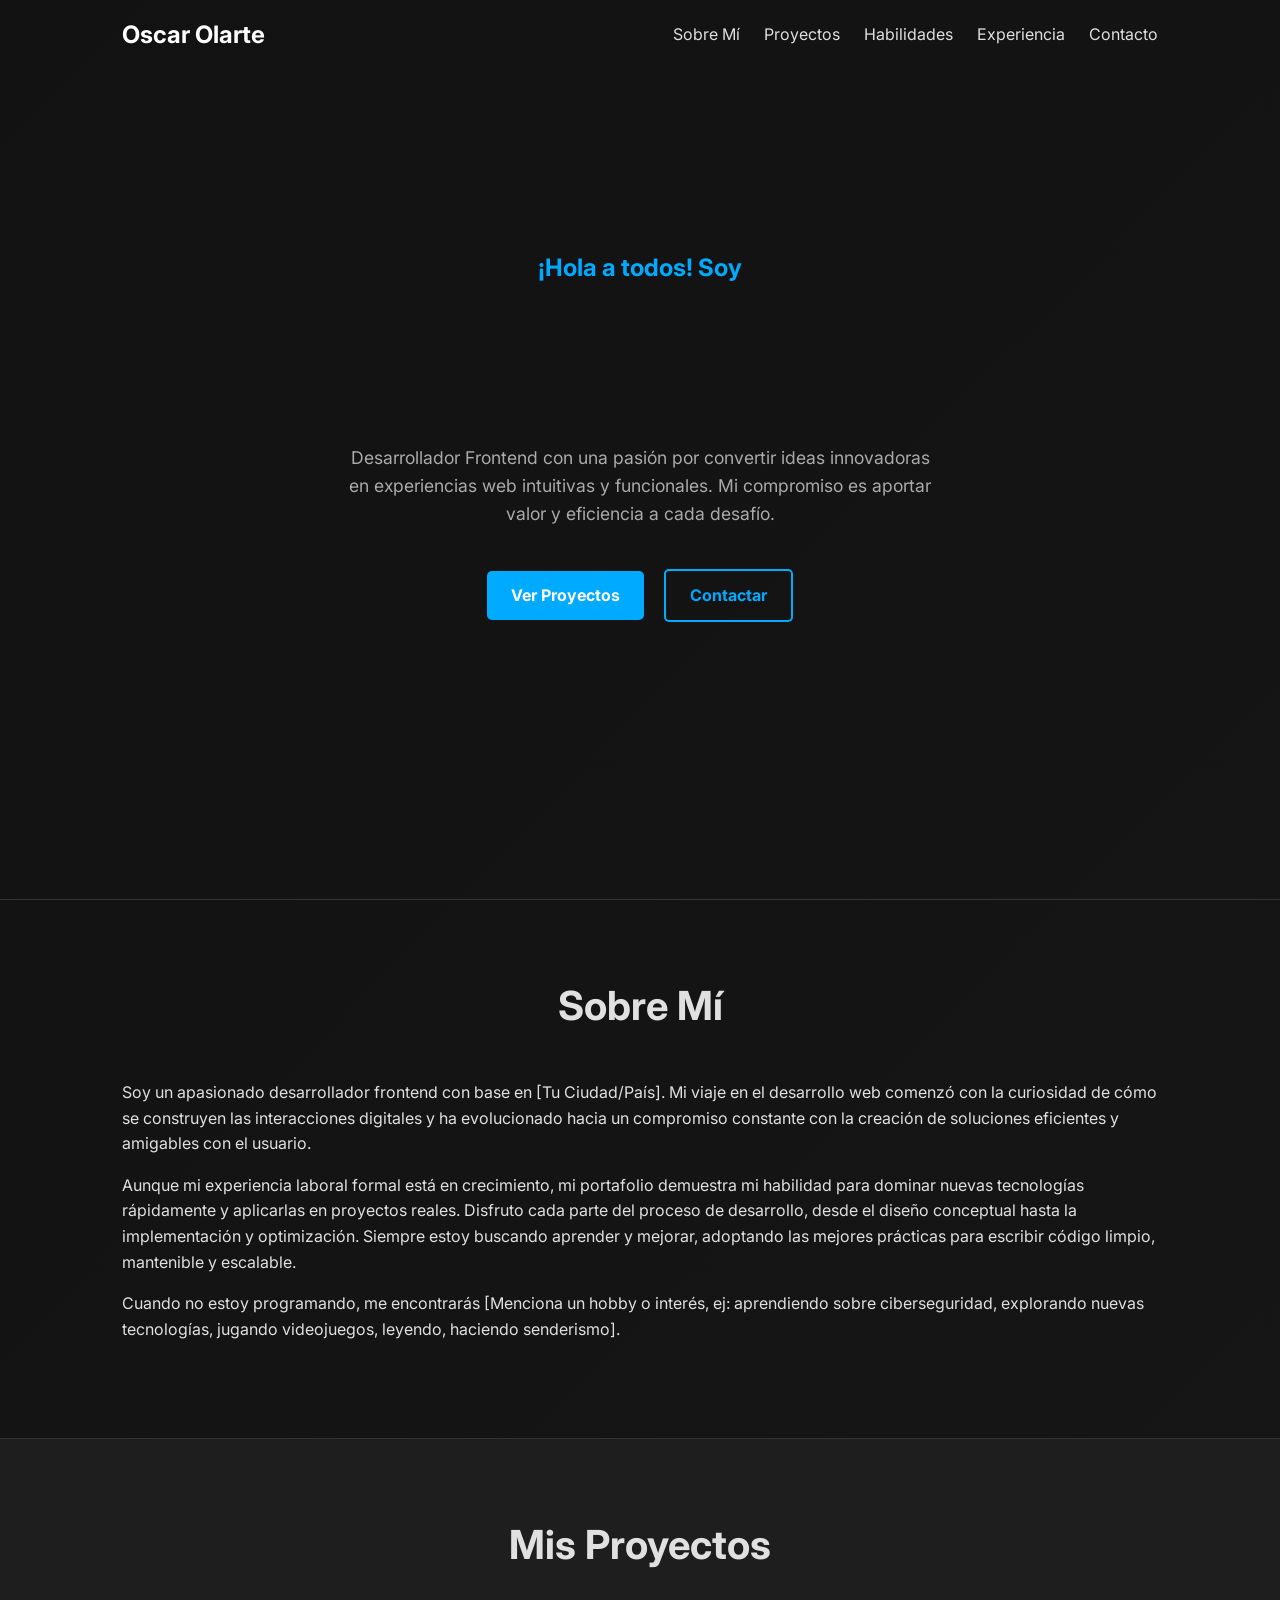
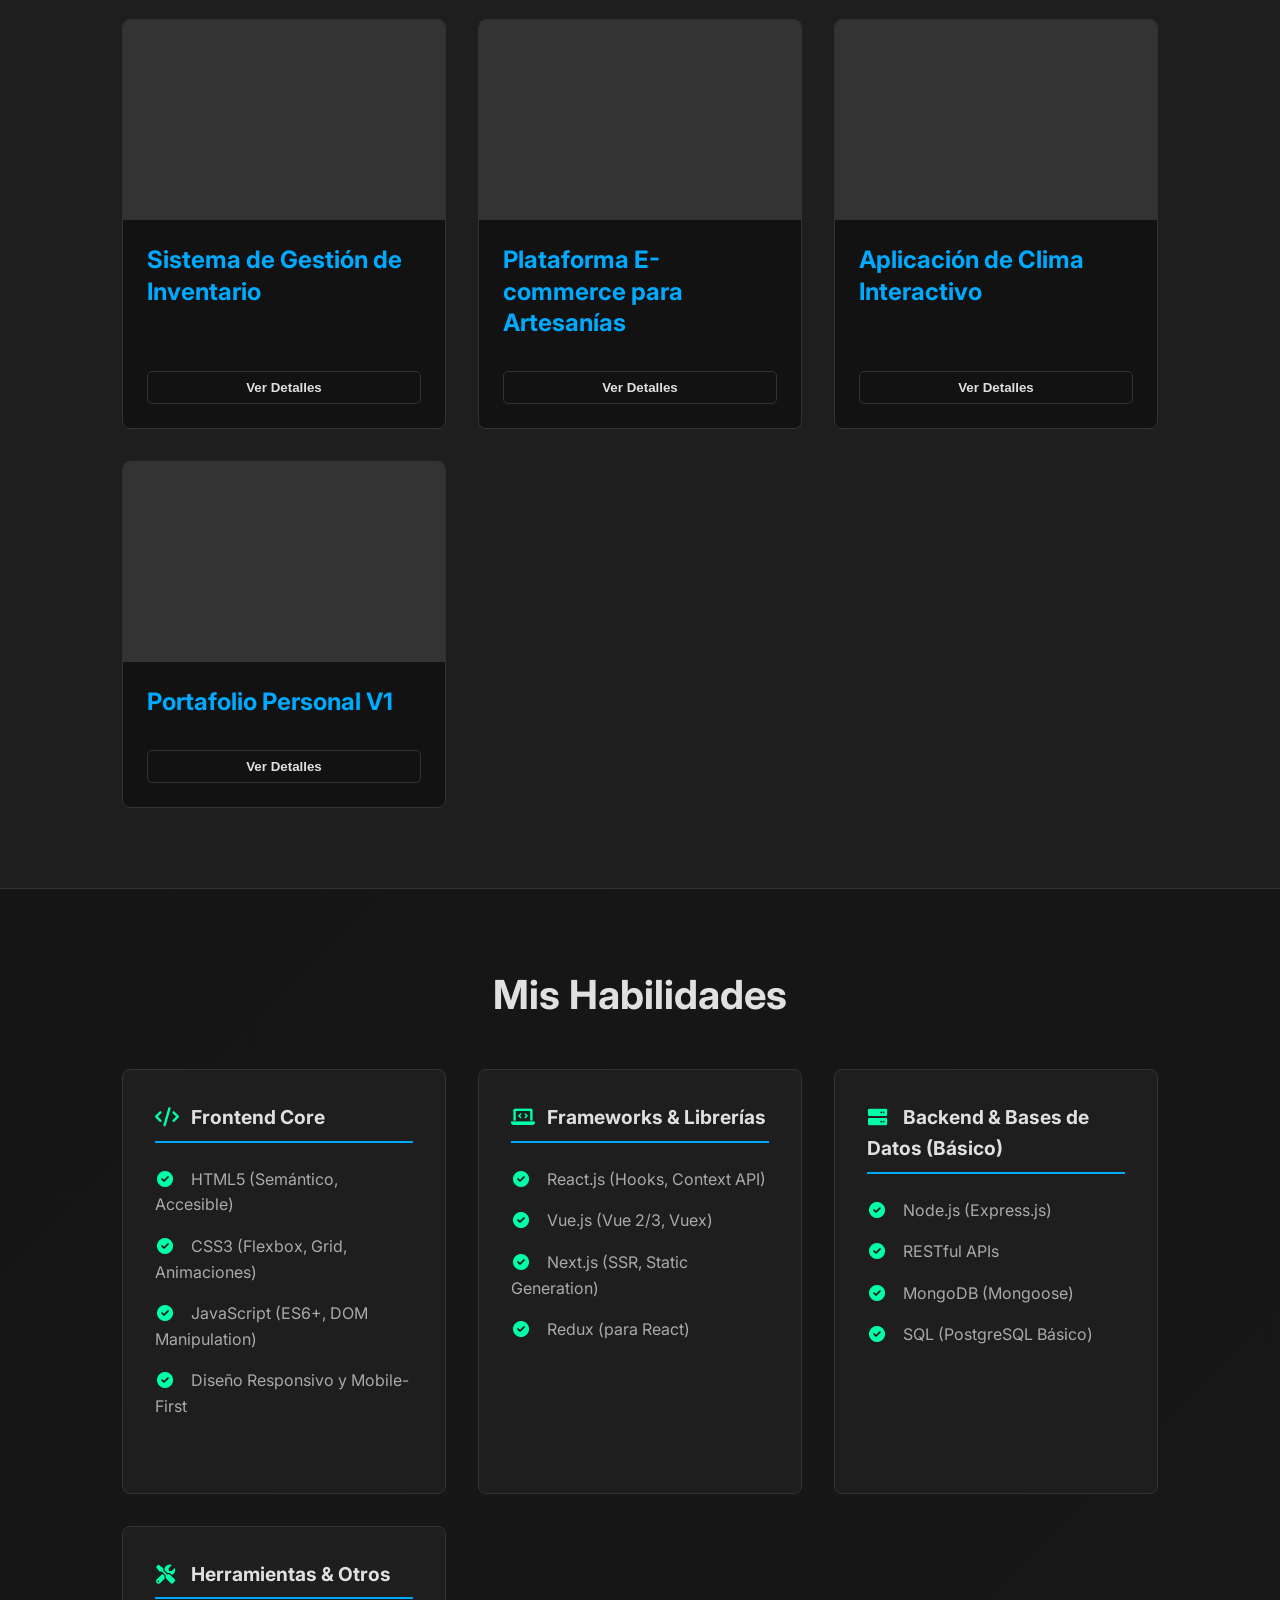
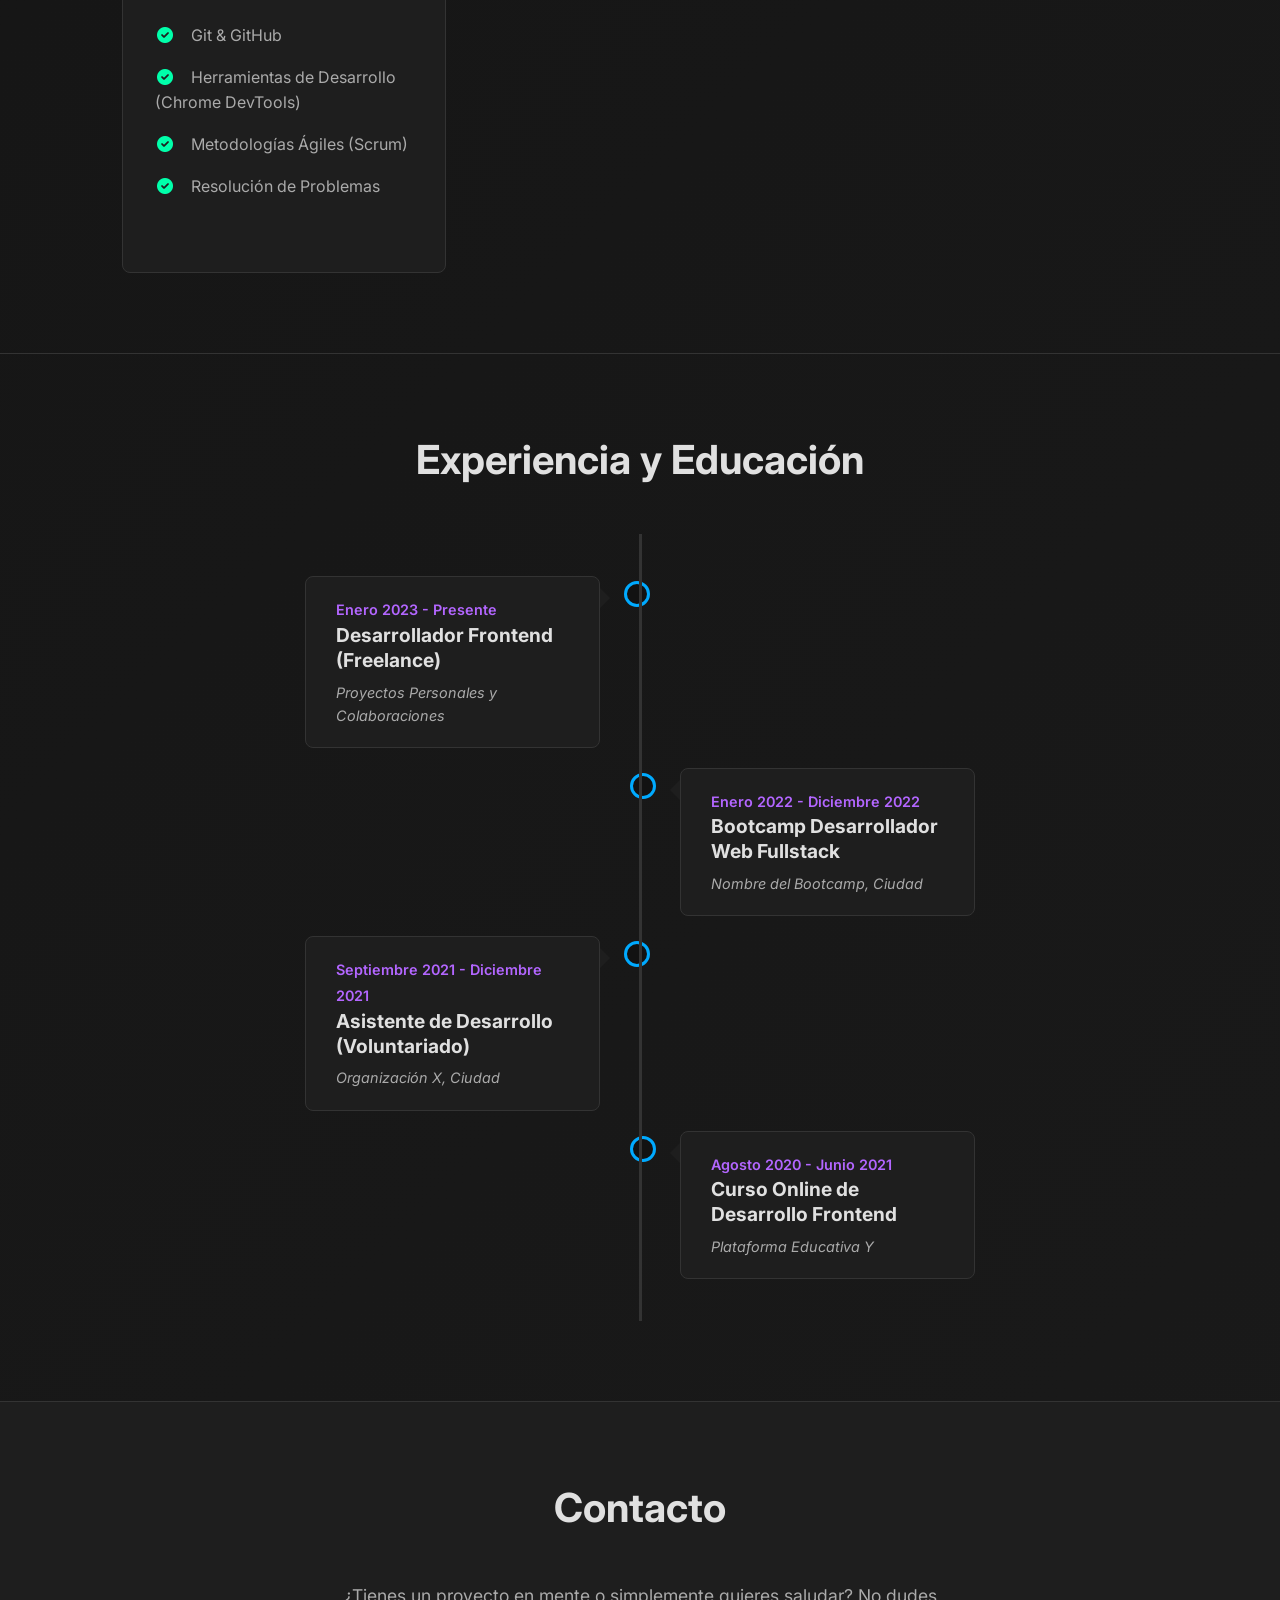
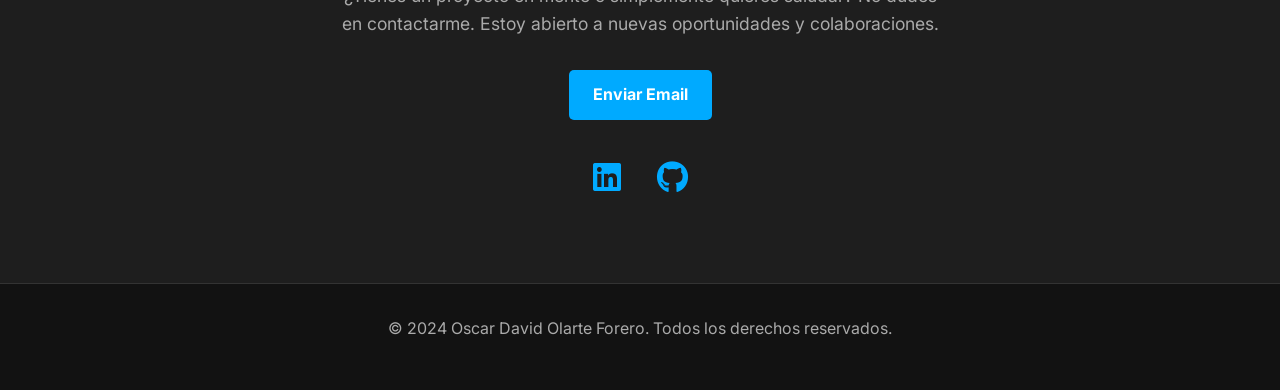
==== commit ae937737: "V14: Fix Hero animation logic, increase experience text height" ====
--- a/index.html
+++ b/index.html
@@ -3,37 +3,35 @@
 <head>
     <meta charset="UTF-8">
     <meta name="viewport" content="width=device-width, initial-scale=1.0">
-    <title>Oscar Olarte - Portafolio de Ciberseguridad e IA</title>
-    <link rel="preconnect" href="https://fonts.googleapis.com">
-    <link rel="preconnect" href="https://fonts.gstatic.com" crossorigin>
-    <link href="https://fonts.googleapis.com/css2?family=Inter:wght@400;600;700&display=swap" rel="stylesheet">
+    <title>Oscar Olarte - Desarrollador Frontend</title>
     <link rel="stylesheet" href="style.css">
-    <link rel="stylesheet" href="https://cdnjs.cloudflare.com/ajax/libs/font-awesome/6.5.2/css/all.min.css">
+    <link rel="stylesheet" href="https://cdnjs.cloudflare.com/ajax/libs/font-awesome/6.0.0-beta3/css/all.min.css">
+    <link href="https://fonts.googleapis.com/css2?family=Inter:wght@300;400;600;700&display=swap" rel="stylesheet">
 </head>
 <body>
 
     <nav class="navbar">
         <div class="container">
-            <a href="#" class="nav-logo">OscarOlarte.dev</a>
+            <a href="#" class="nav-logo">Oscar Olarte</a>
             <ul class="nav-menu">
-                <li><a href="#hero">Inicio</a></li>
-                <li><a href="#projects">Proyectos</a></li>
-                <li><a href="#skills">Habilidades</a></li>
-                <li><a href="#experience">Experiencia</a></li>
-                <li><a href="#contact">Contacto</a></li>
+                <li><a href="#about" class="nav-link">Sobre Mí</a></li>
+                <li><a href="#projects" class="nav-link">Proyectos</a></li>
+                <li><a href="#skills" class="nav-link">Habilidades</a></li>
+                <li><a href="#experience" class="nav-link">Experiencia</a></li>
+                <li><a href="#contact" class="nav-link">Contacto</a></li>
             </ul>
             <div class="nav-toggle" id="nav-toggle">
-                <i class="fa-solid fa-bars"></i>
+                <i class="fas fa-bars"></i>
             </div>
         </div>
     </nav>
 
     <div class="mobile-nav" id="mobile-nav">
         <div class="mobile-nav-close" id="mobile-nav-close">
-            <i class="fa-solid fa-xmark"></i>
+            <i class="fas fa-times"></i>
         </div>
         <ul class="mobile-nav-menu">
-            <li><a href="#hero" class="mobile-nav-link">Inicio</a></li>
+            <li><a href="#about" class="mobile-nav-link">Sobre Mí</a></li>
             <li><a href="#projects" class="mobile-nav-link">Proyectos</a></li>
             <li><a href="#skills" class="mobile-nav-link">Habilidades</a></li>
             <li><a href="#experience" class="mobile-nav-link">Experiencia</a></li>
@@ -41,127 +39,123 @@
         </ul>
     </div>
 
-    <header class="hero" id="hero">
-        <div class="container">
-            <div class="hero-content">
-                <h1 class="hero-title fade-in">Hola, soy Oscar Olarte</h1>
-                <p class="hero-subtitle text-gradient fade-in">
-                    Especialista en Ciberseguridad e Inteligencia Artificial
-                </p>
-                <p class="hero-description fade-in">
-                    Transformo datos en defensas. 
-                    Construyo soluciones de seguridad automatizadas e inteligentes 
-                    utilizando IA, Cloud y DevSecOps.
-                </p>
-                <div class="hero-links fade-in">
-                    <a href="#projects" class="btn btn-primary"><i class="fa-solid fa-flask-vial"></i> Ver Proyectos</a>
-                    <a href="#contact" class="btn btn-secondary"><i class="fa-solid fa-paper-plane"></i> Contactar</a>
-                </div>
-            </div>
-        </div>
-    </header>
+    <section id="hero" class="hero">
+        <div class="container hero-content">
+            <p class="hero-subtitle fade-in">¡Hola a todos! Soy</p>
+            <h1 class="fade-in text-gradient">Oscar David Olarte Forero: Construyendo Futuros Digitales, Un Proyecto a la Vez.</h1>
+            <p class="hero-description fade-in">
+                Desarrollador Frontend con una pasión por convertir ideas innovadoras en experiencias web intuitivas y funcionales. Mi compromiso es aportar valor y eficiencia a cada desafío.
+            </p>
+            <div class="hero-links fade-in">
+                <a href="#projects" class="btn btn-primary">Ver Proyectos</a>
+                <a href="#contact" class="btn btn-secondary">Contactar</a>
+            </div>
+        </div>
+    </section>
+
+    <section id="about" class="about">
+        <div class="container">
+            <h2 class="reveal-title">Sobre Mí</h2>
+            <div class="reveal-card">
+                <p>Soy un apasionado desarrollador frontend con base en [Tu Ciudad/País]. Mi viaje en el desarrollo web comenzó con la curiosidad de cómo se construyen las interacciones digitales y ha evolucionado hacia un compromiso constante con la creación de soluciones eficientes y amigables con el usuario.</p>
+                <p>Aunque mi experiencia laboral formal está en crecimiento, mi portafolio demuestra mi habilidad para dominar nuevas tecnologías rápidamente y aplicarlas en proyectos reales. Disfruto cada parte del proceso de desarrollo, desde el diseño conceptual hasta la implementación y optimización. Siempre estoy buscando aprender y mejorar, adoptando las mejores prácticas para escribir código limpio, mantenible y escalable.</p>
+                <p>Cuando no estoy programando, me encontrarás [Menciona un hobby o interés, ej: aprendiendo sobre ciberseguridad, explorando nuevas tecnologías, jugando videojuegos, leyendo, haciendo senderismo].</p>
+            </div>
+        </div>
+    </section>
 
     <section id="projects" class="projects-section">
         <div class="container">
-            <h2 class="reveal-title text-gradient">Proyectos Destacados</h2>
+            <h2 class="reveal-title">Mis Proyectos</h2>
             <div class="projects-grid">
-                
-                <div class="project-card reveal-card" 
-                     data-title="Autonomous SOC Analyst Agent"
-                     data-description="Un agente de IA que automatiza por completo el flujo de un analista SOC Nivel 1. Ingiere logs de AWS CloudTrail, detecta anomalías de inicio de sesión y realiza un enriquecimiento automático de IPs (Geo-location y VirusTotal). Finalmente, utiliza LangChain y Claude 3 para generar informes de incidentes listos para ejecutivos, reduciendo drásticamente la fatiga de alertas."
-                     data-tags='["Python", "IA (LangChain)", "Ciberseguridad", "AWS (Boto3)", "Automatización"]'
-                     data-github-url="https://github.com/osdaolfonabaco-beep/Autonomous-soc-analyst-agent">
-                    
-                    <div class="project-image" style="background-image: url('URL_DE_TU_IMAGEN_1.png');"></div>
+                <div class="project-card reveal-card"
+                    data-title="Sistema de Gestión de Inventario"
+                    data-description="Un robusto sistema web para el control y seguimiento de inventario. Incluye funcionalidades de alta, baja, modificación de productos, gestión de usuarios, roles y reportes dinámicos. Desarrollado con tecnologías modernas para una experiencia de usuario fluida."
+                    data-github-url="https://github.com/tu-usuario/proyecto-inventario"
+                    data-tags='["React", "Node.js", "Express", "MongoDB", "CSS Modules"]'
+                    data-image-url="https://via.placeholder.com/600x400.png?text=Inventario+App">
+                    <div class="project-image" style="background-image: url('https://via.placeholder.com/600x400.png?text=Inventario+App');"></div>
                     <div class="project-content">
-                        <h3 class="project-title">Autonomous SOC Analyst Agent</h3>
+                        <h3>Sistema de Gestión de Inventario</h3>
                         <div class="project-details">
-                            <p class="project-description">
-                                Un agente de IA que automatiza por completo el flujo de un analista SOC Nivel 1...
-                            </p>
+                            <p class="project-description">Interfaz intuitiva para el seguimiento de productos y stocks.</p>
                             <ul class="project-tags">
-                                <li>Python</li>
-                                <li>IA (LangChain)</li>
-                                <li>AWS</li>
+                                <li>React</li>
+                                <li>Node.js</li>
+                                <li>MongoDB</li>
                             </ul>
                         </div>
                         <div class="project-links">
-                            <button class="btn-project-modal">Ver Detalles</button>
-                        </div>
-                    </div>
-                </div>
-                
+                            <button class="btn btn-project-modal">Ver Detalles</button>
+                        </div>
+                    </div>
+                </div>
+
                 <div class="project-card reveal-card"
-                     data-title="AWS Serverless Log Analyzer"
-                     data-description="Un pipeline de análisis de seguridad 100% serverless y automatizado en AWS, diseñado para detectar actividad sospechosa. Toda la infraestructura (S3, Lambda, ECR, IAM) es desplegada de forma consistente y repetible utilizando Terraform (IaC). Al subir un log a S3, un contenedor Docker en Lambda es invocado para analizar las IPs más frecuentes y reportar los hallazgos a CloudWatch."
-                     data-tags='["AWS (Lambda/S3)", "Terraform (IaC)", "Serverless", "Docker", "Python"]'
-                     data-github-url="https://github.com/osdaolfonabaco-beep/AWS-Serverless-log-analyzer">
-                    
-                    <div class="project-image" style="background-image: url('URL_DE_TU_IMAGEN_2.png');"></div>
+                    data-title="Plataforma E-commerce para Artesanías"
+                    data-description="Una plataforma de comercio electrónico diseñada para artistas y artesanos locales. Permite la exhibición de productos, carrito de compras, pasarela de pagos y un panel de administración para gestionar pedidos y catálogo."
+                    data-github-url="https://github.com/tu-usuario/e-commerce-artesanias"
+                    data-tags='["Vue.js", "Firebase", "Stripe", "Sass"]'
+                    data-image-url="https://via.placeholder.com/600x400.png?text=E-commerce+Artesanias">
+                    <div class="project-image" style="background-image: url('https://via.placeholder.com/600x400.png?text=E-commerce+Artesanias');"></div>
                     <div class="project-content">
-                        <h3 class="project-title">AWS Serverless Log Analyzer</h3>
+                        <h3>Plataforma E-commerce para Artesanías</h3>
                         <div class="project-details">
-                            <p class="project-description">
-                                Un pipeline de análisis de seguridad 100% serverless y automatizado en AWS...
-                            </p>
+                            <p class="project-description">Conecta artesanos con clientes en un mercado vibrante.</p>
                             <ul class="project-tags">
-                                <li>Terraform (IaC)</li>
-                                <li>AWS</li>
-                                <li>Docker</li>
+                                <li>Vue.js</li>
+                                <li>Firebase</li>
+                                <li>Sass</li>
                             </ul>
                         </div>
                         <div class="project-links">
-                            <button class="btn-project-modal">Ver Detalles</button>
+                            <button class="btn btn-project-modal">Ver Detalles</button>
                         </div>
                     </div>
                 </div>
 
                 <div class="project-card reveal-card"
-                     data-title="LogSentinel: Cloud Security Pipeline"
-                     data-description="Un pipeline de datos de seguridad de extremo a extremo que transforma logs brutos en inteligencia accionable. El sistema ingiere datos desde AWS S3, los enriquece en tiempo real contra APIs de inteligencia de amenazas (como AbuseIPDB) y persiste los hallazOS en una base de datos SQL para análisis histórico. Demuestra un dominio completo del ciclo de vida del dato de seguridad, desde la generación de datasets a gran escala (con Pandas) hasta la consulta final con SQL."
-                     data-tags='["Python", "Data Engineering", "AWS (S3/Boto3)", "SQL (SQLite)", "Pandas"]'
-                     data-github-url="https://github.com/osdaolfonabaco-beep/LogSentinel-cloud-pipeline">
-                    
-                    <div class="project-image" style="background-image: url('URL_DE_TU_IMAGEN_3.png');"></div>
+                    data-title="Aplicación de Clima Interactivo"
+                    data-description="Una aplicación web que muestra el pronóstico del tiempo en tiempo real para cualquier ciudad del mundo. Utiliza una API externa y presenta los datos de forma clara y visual, con animaciones dinámicas según el clima."
+                    data-github-url="https://github.com/tu-usuario/app-clima"
+                    data-tags='["JavaScript", "HTML", "CSS", "API REST"]'
+                    data-image-url="https://via.placeholder.com/600x400.png?text=Clima+App">
+                    <div class="project-image" style="background-image: url('https://via.placeholder.com/600x400.png?text=Clima+App');"></div>
                     <div class="project-content">
-                        <h3 class="project-title">LogSentinel: Cloud Security Pipeline</h3>
+                        <h3>Aplicación de Clima Interactivo</h3>
                         <div class="project-details">
-                            <p class="project-description">
-                                Un pipeline de datos de seguridad de extremo a extremo que transforma logs brutos...
-                            </p>
+                            <p class="project-description">Pronóstico del tiempo en tiempo real, con diseño responsivo.</p>
                             <ul class="project-tags">
-                                <li>Python</li>
-                                <li>Data Engineering</li>
-                                <li>SQL</li>
+                                <li>JavaScript</li>
+                                <li>API REST</li>
+                                <li>CSS</li>
                             </ul>
                         </div>
                         <div class="project-links">
-                            <button class="btn-project-modal">Ver Detalles</button>
+                            <button class="btn btn-project-modal">Ver Detalles</button>
                         </div>
                     </div>
                 </div>
 
                 <div class="project-card reveal-card"
-                     data-title='"Superhuman" AI Security Gateway'
-                     data-description="Un gateway de seguridad de nivel de producción (Docker/FastAPI) que actúa como un 'Guardia de IA' entre los usuarios y cualquier LLM. Implementa una defensa en profundidad: analiza los prompts de *entrada* para bloquear ataques de Inyección de Prompts y escanea las respuestas de *salida* para detectar y redactar PII (DLP) y contenido tóxico, resolviendo el mayor riesgo en la adopción empresarial de la IA."
-                     data-tags='["Python (FastAPI)", "IA Security", "Docker", "LLM", "DLP (PII)"]'
-                     data-github-url="https://github.com/osdaolfonabaco-beep/llm-security-gateway">
-                    
-                    <div class="project-image" style="background-image: url('URL_DE_TU_IMAGEN_4.png');"></div>
+                    data-title="Portafolio Personal V1"
+                    data-description="Mi primer portafolio web, diseñado para mostrar mis habilidades iniciales en desarrollo frontend. Un proyecto fundamental para aprender los principios del diseño responsivo y la interactividad básica con JavaScript."
+                    data-github-url="https://github.com/tu-usuario/mi-primer-portafolio"
+                    data-tags='["HTML5", "CSS3", "JavaScript"]'
+                    data-image-url="https://via.placeholder.com/600x400.png?text=Portafolio+V1">
+                    <div class="project-image" style="background-image: url('https://via.placeholder.com/600x400.png?text=Portafolio+V1');"></div>
                     <div class="project-content">
-                        <h3 class="project-title">"Superhuman" AI Security Gateway</h3>
+                        <h3>Portafolio Personal V1</h3>
                         <div class="project-details">
-                            <p class="project-description">
-                                Un gateway de seguridad de nivel de producción (Docker/FastAPI) que actúa como un 'Guardia de IA'...
-                            </p>
+                            <p class="project-description">Demostración inicial de habilidades en desarrollo web.</p>
                             <ul class="project-tags">
-                                <li>IA Security</li>
-                                <li>LLM</li>
-                                <li>FastAPI</li>
+                                <li>HTML5</li>
+                                <li>CSS3</li>
+                                <li>JavaScript</li>
                             </ul>
                         </div>
                         <div class="project-links">
-                            <button class="btn-project-modal">Ver Detalles</button>
+                            <button class="btn btn-project-modal">Ver Detalles</button>
                         </div>
                     </div>
                 </div>
@@ -171,132 +165,124 @@
 
     <section id="skills" class="skills-section">
         <div class="container">
-            <h2 class="reveal-title text-gradient">Habilidades Técnicas</h2>
+            <h2 class="reveal-title">Mis Habilidades</h2>
             <div class="skills-grid">
-                
                 <div class="skill-category reveal-card">
-                    <h4>Lenguajes y Core</h4>
+                    <h4><i class="fas fa-code"></i> Frontend Core</h4>
                     <ul class="skill-list">
-                        <li><i class="fa-brands fa-python"></i> Python</li>
-                        <li><i class="fa-solid fa-database"></i> SQL / NoSQL</li>
-                        <li><i class="fa-brands fa-git-alt"></i> Git & GitHub</li>
-                        <li><i class="fa-solid fa-terminal"></i> Bash / Shell</li>
+                        <li><i class="fas fa-check-circle"></i> HTML5 (Semántico, Accesible)</li>
+                        <li><i class="fas fa-check-circle"></i> CSS3 (Flexbox, Grid, Animaciones)</li>
+                        <li><i class="fas fa-check-circle"></i> JavaScript (ES6+, DOM Manipulation)</li>
+                        <li><i class="fas fa-check-circle"></i> Diseño Responsivo y Mobile-First</li>
                     </ul>
                     <div class="skill-concepts">
-                        <span>Pandas</span>
-                        <span>FastAPI</span>
-                        <span>Automatización</span>
-                    </div>
-                </div>
-                
+                        <span>Sass/Less</span><span>Styled-Components</span><span>Bootstrap</span><span>Material-UI</span>
+                    </div>
+                </div>
                 <div class="skill-category reveal-card">
-                    <h4>Ciberseguridad</h4>
+                    <h4><i class="fas fa-laptop-code"></i> Frameworks & Librerías</h4>
                     <ul class="skill-list">
-                        <li><i class="fa-solid fa-shield-halved"></i> Análisis de Logs</li>
-                        <li><i class="fa-solid fa-bug"></i> Respuesta a Incidentes</li>
-                        <li><i class="fa-solid fa-lock"></i> Seguridad Ofensiva</li>
-                        <li><i class="fa-solid fa-network-wired"></i> Seguridad de Redes</li>
+                        <li><i class="fas fa-check-circle"></i> React.js (Hooks, Context API)</li>
+                        <li><i class="fas fa-check-circle"></i> Vue.js (Vue 2/3, Vuex)</li>
+                        <li><i class="fas fa-check-circle"></i> Next.js (SSR, Static Generation)</li>
+                        <li><i class="fas fa-check-circle"></i> Redux (para React)</li>
                     </ul>
                     <div class="skill-concepts">
-                        <span>SIEM</span>
-                        <span>Pentesting</span>
-                        <span>IAM</span>
-                        <span>Malware Analysis</span>
-                    </div>
-                </div>
-                
+                        <span>Angular Básico</span><span>jQuery</span><span>Webpack</span><span>Vite</span>
+                    </div>
+                </div>
                 <div class="skill-category reveal-card">
-                    <h4>IA y Datos</h4>
+                    <h4><i class="fas fa-server"></i> Backend & Bases de Datos (Básico)</h4>
                     <ul class="skill-list">
-                        <li><i class="fa-solid fa-robot"></i> Machine Learning</li>
-                        <li><i class="fa-solid fa-brain"></i> Deep Learning</li>
-                        <li><i class="fa-solid fa-file-lines"></i> NLP (LLMs)</li>
-                        <li><i class="fa-solid fa-chart-simple"></i> Data Engineering</li>
+                        <li><i class="fas fa-check-circle"></i> Node.js (Express.js)</li>
+                        <li><i class="fas fa-check-circle"></i> RESTful APIs</li>
+                        <li><i class="fas fa-check-circle"></i> MongoDB (Mongoose)</li>
+                        <li><i class="fas fa-check-circle"></i> SQL (PostgreSQL Básico)</li>
                     </ul>
                     <div class="skill-concepts">
-                        <span>Scikit-learn</span>
-                        <span>LangChain</span>
-                        <span>Pandas</span>
-                        <span>Airflow</span>
-                    </div>
-                </div>
-                
+                        <span>Firebase</span><span>Auth0</span><span>AWS Amplify (Básico)</span>
+                    </div>
+                </div>
                 <div class="skill-category reveal-card">
-                    <h4>Cloud y DevOps</h4>
+                    <h4><i class="fas fa-tools"></i> Herramientas & Otros</h4>
                     <ul class="skill-list">
-                        <li><i class="fa-brands fa-aws"></i> AWS</li>
-                        <li><i class="fa-brands fa-docker"></i> Docker</li>
-                        <li><i class="fa-solid fa-infinity"></i> CI/CD</li>
-                        <li><i class="fa-solid fa-server"></i> Terraform (IaC)</li>
+                        <li><i class="fas fa-check-circle"></i> Git & GitHub</li>
+                        <li><i class="fas fa-check-circle"></i> Herramientas de Desarrollo (Chrome DevTools)</li>
+                        <li><i class="fas fa-check-circle"></i> Metodologías Ágiles (Scrum)</li>
+                        <li><i class="fas fa-check-circle"></i> Resolución de Problemas</li>
                     </ul>
                     <div class="skill-concepts">
-                        <span>Lambda</span>
-                        <span>S3</span>
-                        <span>GitHub Actions</span>
-                        <span>Kubernetes</span>
-                    </div>
-                </div>
-                
+                        <span>Figma (Básico)</span><span>VS Code</span><span>Netlify</span><span>Vercel</span>
+                    </div>
+                </div>
             </div>
         </div>
     </section>
 
     <section id="experience" class="experience-section">
         <div class="container">
-            <h2 class="reveal-title text-gradient">Experiencia y Formación</h2>
+            <h2 class="reveal-title">Experiencia y Educación</h2>
             <div class="timeline">
-                
                 <div class="timeline-item left reveal-card">
                     <div class="timeline-content">
-                        <div class="timeline-date">2021 - 2024</div>
-                        <div class="timeline-title">Administrador de Empresas</div>
-                        <div class="timeline-subtitle">Corporación Universitaria Minuto de Dios</div>
+                        <span class="timeline-date">Enero 2023 - Presente</span>
+                        <h3 class="timeline-title">Desarrollador Frontend (Freelance)</h3>
+                        <p class="timeline-subtitle">Proyectos Personales y Colaboraciones</p>
                         <div class="timeline-summary">
-                            <p>Formación en gestión estratégica, finanzas y optimización de procesos de negocio.</p>
+                            <p>Desarrollo y mantenimiento de interfaces de usuario para diversos proyectos web, aplicando las mejores prácticas de UI/UX. Colaboración en el diseño de la arquitectura frontend y la integración con APIs RESTful. Implementación de soluciones responsivas y optimización del rendimiento para asegurar una experiencia de usuario fluida en múltiples dispositivos.</p>
+                            <ul>
+                                <li>Creación de componentes reutilizables con React/Vue.js.</li>
+                                <li>Integración con APIs RESTful.</li>
+                                <li>Diseño y desarrollo responsivo.</li>
+                            </ul>
                         </div>
                     </div>
                 </div>
 
                 <div class="timeline-item right reveal-card">
                     <div class="timeline-content">
-                        <div class="timeline-date">2024</div>
-                        <div class="timeline-title">Certificación AWS Cloud Practitioner</div>
-                        <div class="timeline-subtitle">Amazon Web Services</div>
+                        <span class="timeline-date">Enero 2022 - Diciembre 2022</span>
+                        <h3 class="timeline-title">Bootcamp Desarrollador Web Fullstack</h3>
+                        <p class="timeline-subtitle">Nombre del Bootcamp, Ciudad</p>
                         <div class="timeline-summary">
-                            <p>Dominio de los fundamentos de la nube de AWS, servicios core, seguridad, arquitectura y precios.</p>
-                        </div>
-                    </div>
-                </div>
-                
+                            <p>Programa intensivo de desarrollo web que cubrió las bases de frontend (HTML, CSS, JavaScript, React) y backend (Node.js, Express, MongoDB, SQL). Desarrollo de proyectos individuales y en equipo, enfocándose en la resolución de problemas y la aplicación de metodologías ágiles.</p>
+                            <ul>
+                                <li>Fundamentos de programación y algoritmos.</li>
+                                <li>Desarrollo de proyectos con MERN Stack.</li>
+                                <li>Prácticas en control de versiones con Git.</li>
+                            </ul>
+                        </div>
+                    </div>
+                </div>
+
                 <div class="timeline-item left reveal-card">
                     <div class="timeline-content">
-                        <div class="timeline-date">2024</div>
-                        <div class="timeline-title">Certificación Google Cybersecurity Professional</div>
-                        <div class="timeline-subtitle">Google (Coursera)</div>
+                        <span class="timeline-date">Septiembre 2021 - Diciembre 2021</span>
+                        <h3 class="timeline-title">Asistente de Desarrollo (Voluntariado)</h3>
+                        <p class="timeline-subtitle">Organización X, Ciudad</p>
                         <div class="timeline-summary">
-                            <p>Habilidades en SIEM, análisis de logs (SQL, Python) y marcos de respuesta a incidentes (IR).</p>
+                            <p>Apoyo en el desarrollo y mantenimiento de la página web de una organización sin fines de lucro. Colaboración en la implementación de nuevas funcionalidades y la mejora de la interfaz de usuario. Experiencia práctica en entornos de desarrollo colaborativos.</p>
+                            <ul>
+                                <li>Mantenimiento de sitios web.</li>
+                                <li>Introducción a sistemas de gestión de contenido (CMS).</li>
+                                <li>Trabajo en equipo en un proyecto real.</li>
+                            </ul>
                         </div>
                     </div>
                 </div>
 
                 <div class="timeline-item right reveal-card">
                     <div class="timeline-content">
-                        <div class="timeline-date">2024</div>
-                        <div class="timeline-title">Certificación Microsoft Azure Fundamentals (AZ-900)</div>
-                        <div class="timeline-subtitle">Microsoft</div>
+                        <span class="timeline-date">Agosto 2020 - Junio 2021</span>
+                        <h3 class="timeline-title">Curso Online de Desarrollo Frontend</h3>
+                        <p class="timeline-subtitle">Plataforma Educativa Y</p>
                         <div class="timeline-summary">
-                            <p>Conocimiento de los conceptos de la nube, servicios de Azure, seguridad, privacidad y gobernanza.</p>
-                        </div>
-                    </div>
-                </div>
-
-                <div class="timeline-item left reveal-card">
-                    <div class="timeline-content">
-                        <div class="timeline-date">2024</div>
-                        <div class="timeline-title">Certificación Python para Data Science y ML</div>
-                        <div class="timeline-subtitle">IBM (Coursera)</div>
-                        <div class="timeline-summary">
-                            <p>Uso de Python, Pandas, NumPy y Scikit-learn para análisis de datos y construcción de modelos de ML.</p>
+                            <p>Curso enfocado en las tecnologías fundamentales del desarrollo frontend: HTML, CSS y JavaScript. Aprendizaje de los principios de diseño web y desarrollo de proyectos prácticos para aplicar los conocimientos adquiridos.</p>
+                            <ul>
+                                <li>Dominio de HTML semántico y CSS moderno.</li>
+                                <li>Fundamentos de JavaScript y manipulación del DOM.</li>
+                                <li>Construcción de interfaces interactivas.</li>
+                            </ul>
                         </div>
                     </div>
                 </div>
@@ -306,51 +292,40 @@
     </section>
 
     <section id="contact" class="contact-section">
-        <div class="container reveal-card">
-            <h2 class="reveal-title text-gradient">Hablemos</h2>
-            <p>
-                Estoy buscando activamente nuevas oportunidades y me encantaría conectar.
-                <br>
-                Envíame un correo y hablemos sobre cómo puedo aportar valor a tu equipo.
-            </p>
-            <a href="mailto:osdaolfonabaco@gmail.com" class="btn btn-primary"><i class="fa-solid fa-envelope"></i> Enviar un Correo</a>
+        <div class="container">
+            <h2 class="reveal-title">Contacto</h2>
+            <p>¿Tienes un proyecto en mente o simplemente quieres saludar? No dudes en contactarme. Estoy abierto a nuevas oportunidades y colaboraciones.</p>
+            <a href="mailto:tu.email@example.com" class="btn btn-primary">Enviar Email</a>
+            <div class="social-links" style="margin-top: 2rem;">
+                <a href="https://linkedin.com/in/tu-perfil" target="_blank" style="font-size: 2rem; margin: 0 1rem;"><i class="fab fa-linkedin"></i></a>
+                <a href="https://github.com/tu-usuario" target="_blank" style="font-size: 2rem; margin: 0 1rem;"><i class="fab fa-github"></i></a>
+                </div>
         </div>
     </section>
 
     <footer class="footer">
         <div class="container">
-            <div class="footer-content">
-                <p>&copy; 2025 Oscar Olarte. Todos los derechos reservados.</p>
-                <div class="footer-links" style="font-size: 1.5rem; margin-top: 0.5rem;">
-                    <a href="https://www.linkedin.com/in/tu-usuario/" target="_blank" aria-label="LinkedIn" style="margin: 0 0.5rem;"><i class="fa-brands fa-linkedin"></i></a>
-                    <a href="https://github.com/osdaolfonabaco-beep" target="_blank" aria-label="GitHub" style="margin: 0 0.5rem;"><i class="fa-brands fa-github"></i></a>
-                </div>
-            </div>
+            <p>&copy; 2024 Oscar David Olarte Forero. Todos los derechos reservados.</p>
         </div>
     </footer>
 
     <div class="modal-overlay" id="modal-overlay">
         <div class="modal-content">
-            <button class="modal-close" id="modal-close" aria-label="Cerrar modal">&times;</button>
+            <button class="modal-close" id="modal-close"><i class="fas fa-times"></i></button>
             <div class="modal-body">
-                <h2 id="modal-title" class="text-gradient">Título del Proyecto</h2>
+                <h3 id="modal-title">Título del Proyecto</h3>
                 <div id="modal-image-placeholder">
-                    <span>(Imagen del Proyecto)</span>
-                </div>
+                    </div>
                 <div class="modal-tags" id="modal-tags">
                     </div>
-                <p id="modal-description">
-                    La descripción completa del proyecto irá aquí.
-                </p>
+                <p id="modal-description">Descripción detallada del proyecto.</p>
                 <div class="modal-links">
-                    <a href="#" id="modal-github-link" class="btn btn-primary" target="_blank">
-                        <i class="fa-brands fa-github"></i> Ver en GitHub
-                    </a>
-                </div>
+                    <a href="#" id="modal-github-link" class="btn btn-primary" target="_blank"><i class="fab fa-github"></i> Ver Código</a>
+                    </div>
             </div>
         </div>
     </div>
-
+    
     <script src="script.js"></script>
 </body>
 </html>
--- a/style.css
+++ b/style.css
@@ -13,13 +13,32 @@
 }
 * { margin: 0; padding: 0; box-sizing: border-box; }
 html { scroll-behavior: smooth; }
-body { font-family: var(--font-family); background-color: var(--bg-dark); color: var(--text-primary); line-height: 1.6; }
+
+/* --- ANIMACIÓN DE FONDO (V15) --- */
+body { 
+    font-family: var(--font-family); 
+    background-color: var(--bg-dark); 
+    color: var(--text-primary); 
+    line-height: 1.6; 
+    /* Gradiente animado */
+    background: linear-gradient(135deg, var(--bg-dark) 0%, #1a1a1a 25%, var(--bg-dark) 50%, #1a1a1a 75%, var(--bg-dark) 100%);
+    background-size: 400% 400%; /* Ajustar tamaño para movimiento */
+    animation: background-pan 30s ease infinite; /* Animación lenta y continua */
+}
+
+@keyframes background-pan {
+    0% { background-position: 0% 0%; }
+    50% { background-position: 100% 100%; }
+    100% { background-position: 0% 0%; }
+}
+
+
 .container { max-width: 1100px; margin: 0 auto; padding: 0 2rem; }
 section { padding: 5rem 0; border-bottom: 1px solid var(--border-color); overflow-x: hidden; }
 section:last-of-type { border-bottom: none; }
 h1, h2, h3 { margin-bottom: 1rem; line-height: 1.3; }
-h1 { font-size: 3rem; }
-h2 { font-size: 2.5rem; text-align: center; margin-bottom: 3rem; min-height: 1.3em; }
+h1 { font-size: 3rem; min-height: 1.3em; /* Espacio para animación scramble */}
+h2 { font-size: 2.5rem; text-align: center; margin-bottom: 3rem; min-height: 1.3em; /* Espacio para animación scramble */}
 h3 { font-size: 1.5rem; color: var(--color-primary); } 
 p { margin-bottom: 1rem; }
 a { color: var(--color-primary); text-decoration: none; }
@@ -58,10 +77,10 @@
 .mobile-nav-link.active-link { color: var(--color-primary); }
 
 /* --- Sección Hero --- */
-.hero { background-color: var(--bg-dark); height: 100vh; display: flex; align-items: center; text-align: center; padding-top: 60px; }
+.hero { background-color: transparent; /* Ahora el body tiene el fondo animado */ height: 100vh; display: flex; align-items: center; text-align: center; padding-top: 60px; }
 .hero-content { max-width: 800px; margin: 0 auto; }
 
-/* --- ESTADO INICIAL HERO (V14) --- */
+/* --- ESTADO INICIAL HERO --- */
 .hero-content > .fade-in { 
     opacity: 0; 
     transform: translateY(20px); 
@@ -72,11 +91,11 @@
     opacity: 1;
     transform: translateY(0);
 }
-/* Retrasos escalonados */
-.hero-content > .fade-in.hero-visible:nth-child(1) { transition-delay: 0.1s; }
-.hero-content > .fade-in.hero-visible:nth-child(2) { transition-delay: 0.2s; }
-.hero-content > .fade-in.hero-visible:nth-child(3) { transition-delay: 0.3s; }
-.hero-content > .fade-in.hero-visible:nth-child(4) { transition-delay: 0.4s; }
+/* Retrasos escalonados para elementos que no son H1 (H1 tiene scramble) */
+.hero-content > .fade-in.hero-visible:not(h1):nth-child(1) { transition-delay: 0.1s; } /* subtitle */
+.hero-content > .fade-in.hero-visible:not(h1):nth-child(2) { transition-delay: 0.2s; } /* description */
+.hero-content > .fade-in.hero-visible:not(h1):nth-child(3) { transition-delay: 0.3s; } /* buttons */
+
 
 .hero-subtitle { font-size: 1.5rem; font-weight: bold; color: var(--color-primary); margin-bottom: 1rem; }
 .hero-description { font-size: 1.1rem; color: var(--text-secondary); max-width: 600px; margin: 0 auto 2rem auto; }
@@ -94,8 +113,25 @@
 .project-image { height: 200px; background-size: cover; background-position: center; background-color: #333; border-bottom: 1px solid var(--border-color); transition: transform 0.3s ease-out; }
 .project-card:hover .project-image { transform: scale(1.05); }
 .project-content { padding: 1.5rem; flex-grow: 1; display: flex; flex-direction: column; }
-.project-details { opacity: 0; max-height: 0; overflow: hidden; transition: opacity 0.4s ease-out, max-height 0.4s ease-out; }
-.project-card:hover .project-details { opacity: 1; max-height: 150px; }
+
+/* --- Detalles de Proyecto al Hover (V15 - Aseguramos visibilidad y altura) --- */
+.project-details { 
+    opacity: 0; 
+    max-height: 0; 
+    overflow: hidden; 
+    transition: opacity 0.4s ease-out, max-height 0.4s ease-out, margin-top 0.4s ease-out; 
+    margin-top: 0; 
+    padding-top: 0;
+    border-top: 1px solid transparent; /* Para la transición del borde */
+}
+.project-card:hover .project-details { 
+    opacity: 1; 
+    max-height: 250px; /* Aumentado para más contenido */
+    margin-top: 1rem; 
+    padding-top: 1rem; 
+    border-top: 1px solid var(--border-color); 
+}
+
 .project-description { color: var(--text-secondary); display: -webkit-box; -webkit-box-orient: vertical; -webkit-line-clamp: 3; line-clamp: 3; overflow: hidden; text-overflow: ellipsis; margin-bottom: 1rem; }
 .project-tags { list-style: none; display: flex; flex-wrap: wrap; gap: 0.5rem; margin: 0; padding: 0; }
 .project-tags li { background-color: var(--bg-light-dark); border: 1px solid var(--border-color); color: var(--text-secondary); padding: 0.25rem 0.75rem; border-radius: 20px; font-size: 0.8rem; }
@@ -165,7 +201,25 @@
 .modal-close { position: absolute; top: 1rem; right: 1.5rem; background: none; border: none; font-size: 2rem; color: var(--text-secondary); cursor: pointer; transition: color 0.3s ease; }
 .modal-close:hover { color: var(--color-primary); }
 .modal-body #modal-title { color: var(--color-primary); font-size: 2rem; margin-bottom: 1.5rem; }
-#modal-image-placeholder { width: 100%; height: 250px; background: var(--bg-dark); border: 1px dashed var(--border-color); border-radius: 8px; display: flex; justify-content: center; align-items: center; color: var(--text-secondary); margin-bottom: 1.5rem; }
+#modal-image-placeholder { 
+    width: 100%; 
+    height: 250px; 
+    background: var(--bg-dark); 
+    border: 1px dashed var(--border-color); 
+    border-radius: 8px; 
+    display: flex; 
+    justify-content: center; 
+    align-items: center; 
+    color: var(--text-secondary); 
+    margin-bottom: 1.5rem; 
+    overflow: hidden; /* Asegura que la imagen no se salga */
+}
+#modal-image-placeholder img {
+    max-width: 100%;
+    height: auto;
+    display: block;
+    object-fit: contain; /* o 'cover' si prefieres que llene el espacio recortando */
+}
 .modal-tags { display: flex; flex-wrap: wrap; gap: 0.5rem; margin-bottom: 1.5rem; }
 .modal-tags span { background-color: var(--bg-dark); border: 1px solid var(--border-color); color: var(--text-secondary); padding: 0.25rem 0.75rem; border-radius: 20px; font-size: 0.85rem; }
 #modal-description { color: var(--text-primary); line-height: 1.7; margin-bottom: 2rem; }
@@ -187,6 +241,7 @@
     .nav-toggle.is-active i:before { content: '\f00d'; }
     .hero { height: auto; padding: 8rem 0 4rem 0; }
     .skills-grid { grid-template-columns: 1fr; }
+    /* Ocultar revelación en hover en móvil */
     .project-details, .skill-concepts, .timeline-summary { opacity: 1; max-height: 1000px; margin-top: 1rem; padding-top: 1rem; border-top: 1px solid var(--border-color); }
     .project-card:hover, .skill-category:hover, .timeline-item:hover .timeline-content { transform: none; box-shadow: none; }
     .modal-content { padding: 2rem; width: 95%; }
@@ -196,5 +251,4 @@
     .timeline-item.left, .timeline-item.right { left: 0%; }
     .timeline-item.left::before, .timeline-item.right::before { left: 60px; border-width: 10px 10px 10px 0; border-color: transparent var(--bg-light-dark) transparent transparent; }
     .timeline-item.left::after, .timeline-item.right::after { left: 21px; }
-}
-
+}
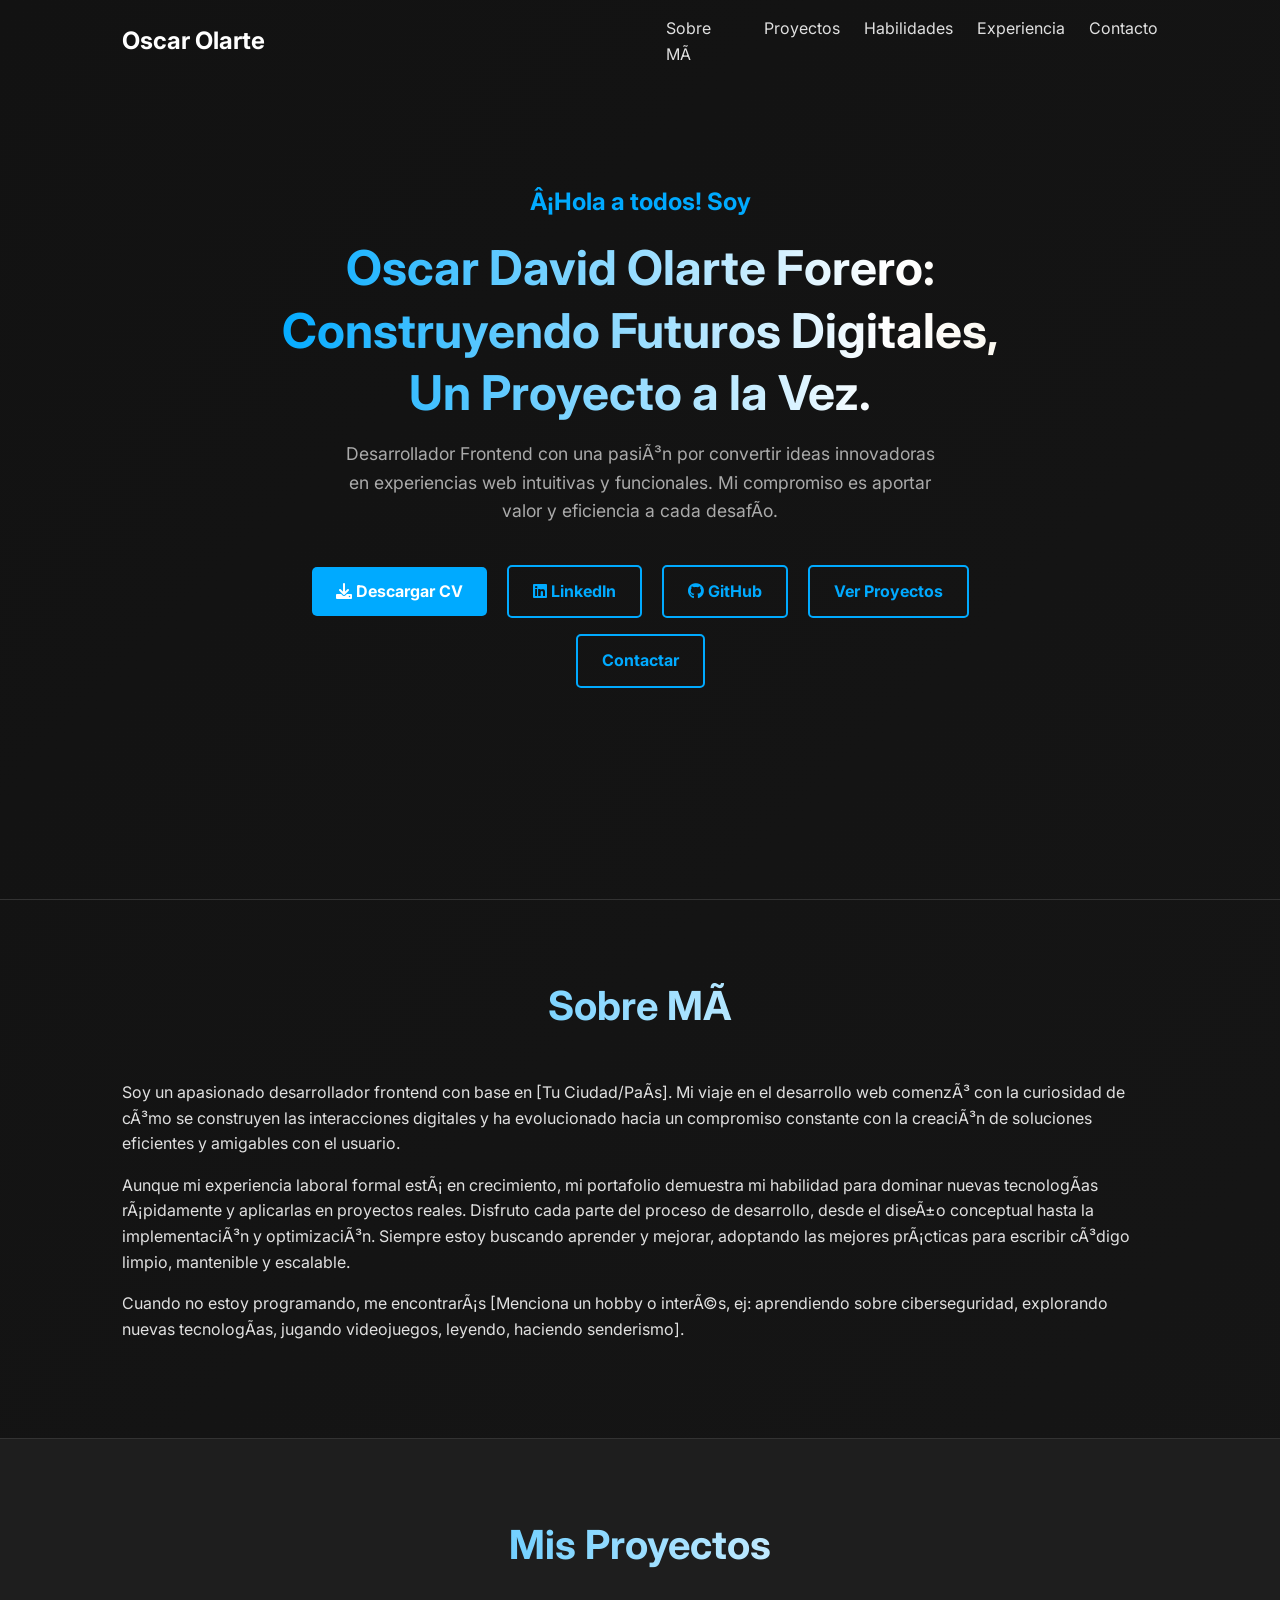
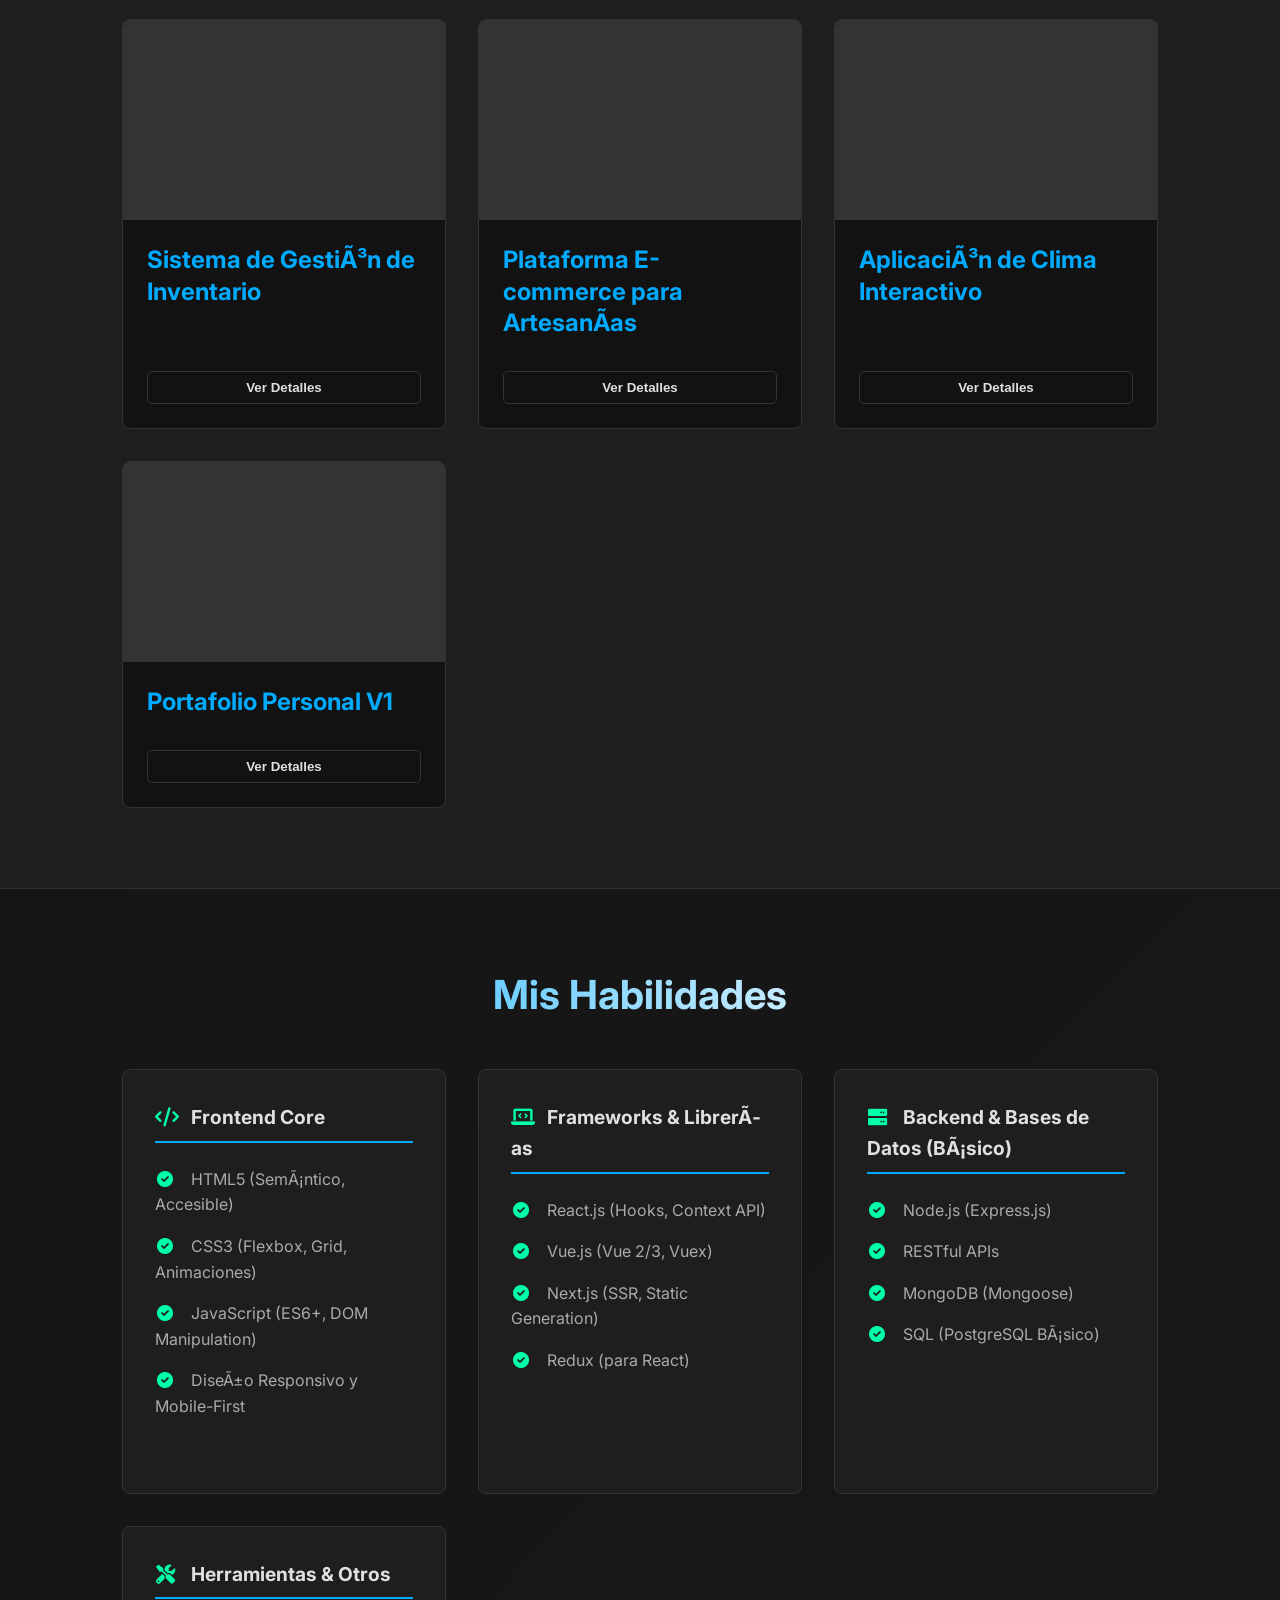
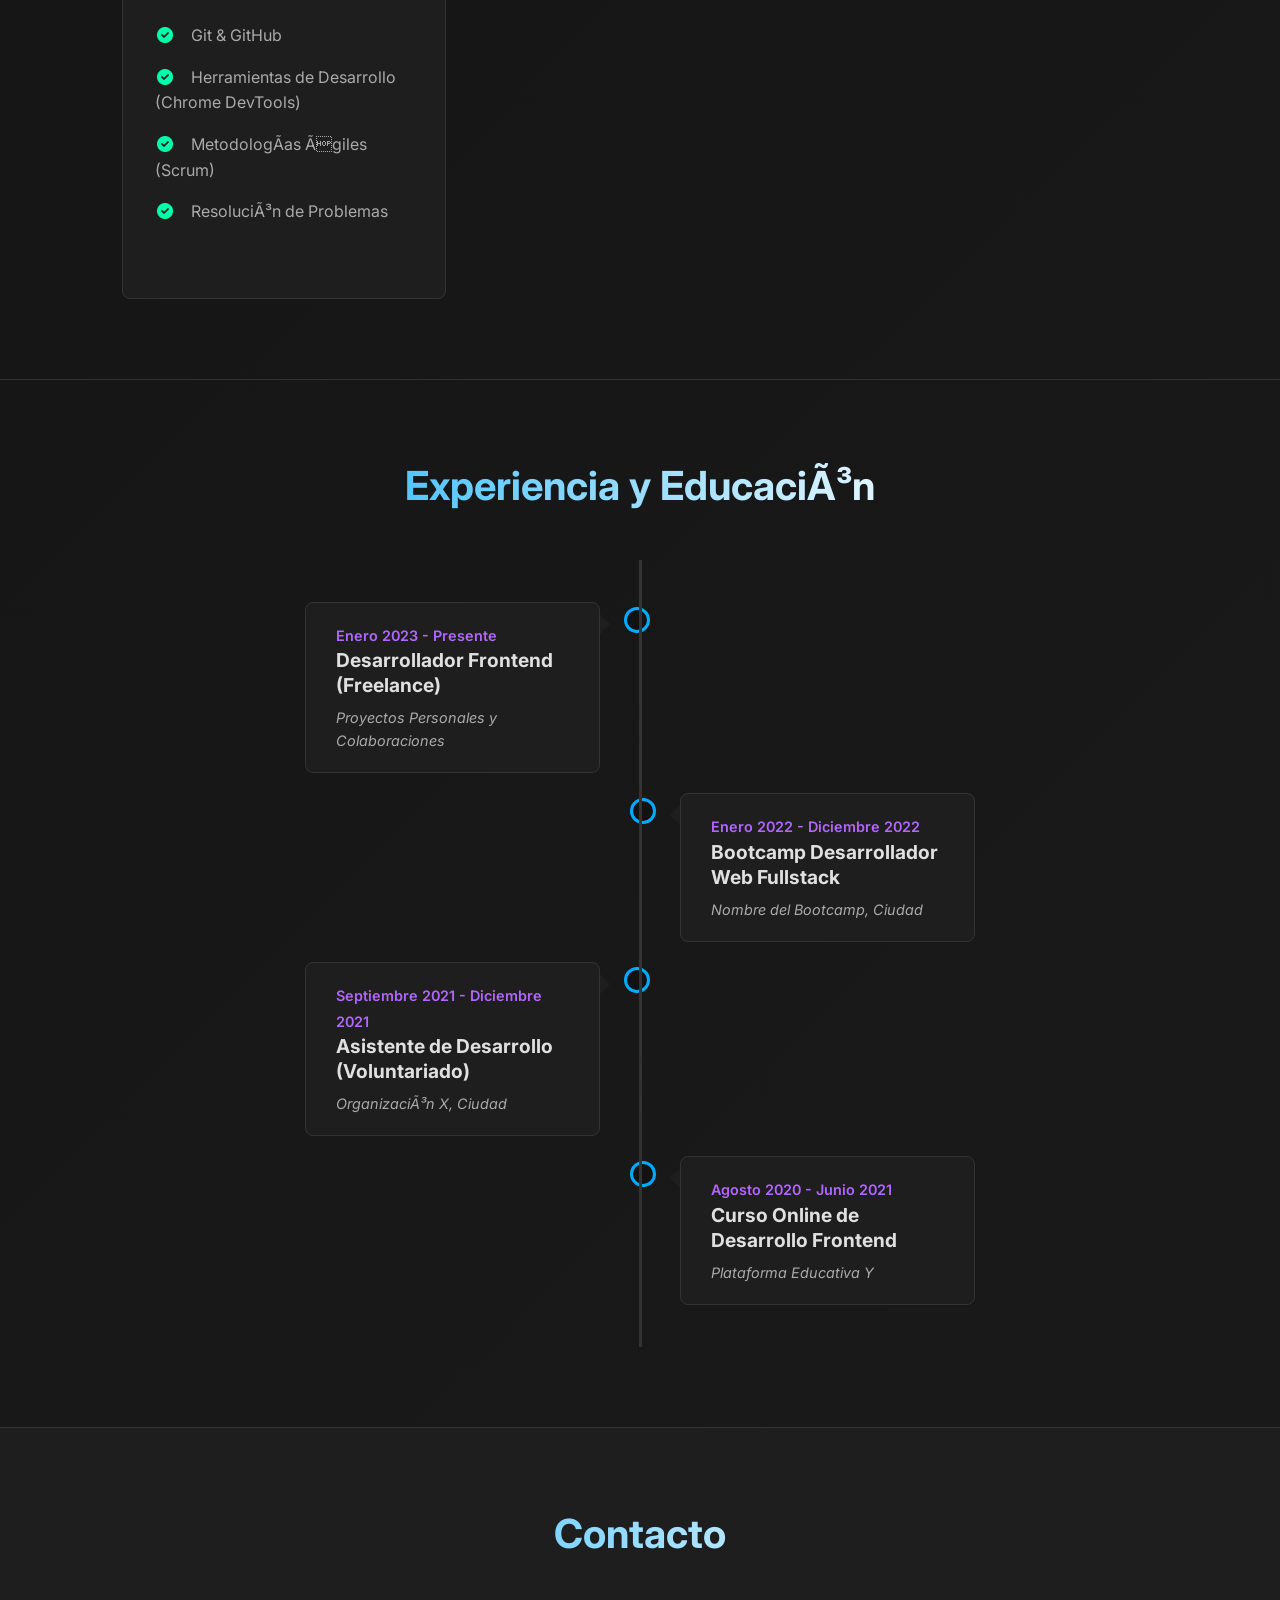
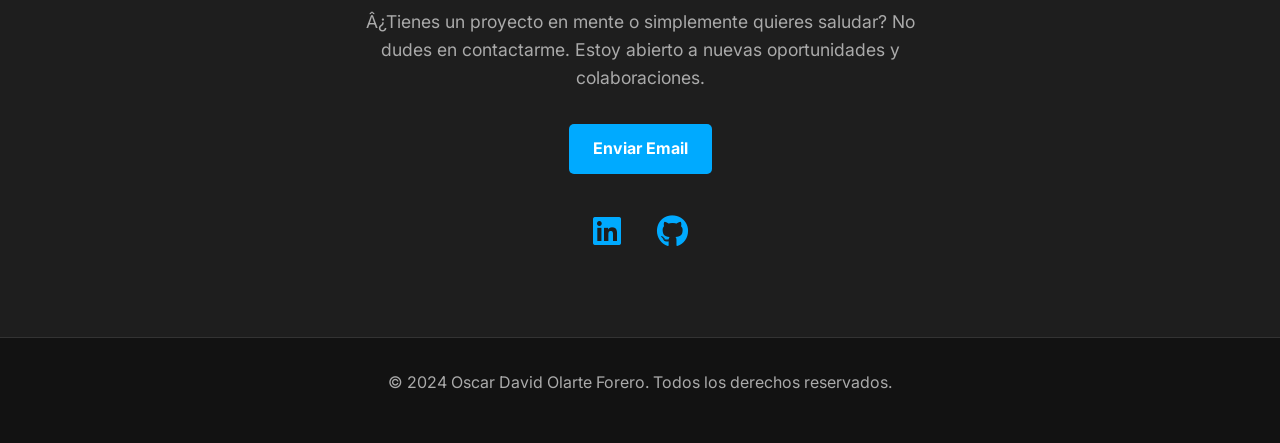
==== commit e7240615: "V15: Final Fix Hero animation logic, increase experience text height" ====
--- a/index.html
+++ b/index.html
@@ -1,7 +1,7 @@
 <!DOCTYPE html>
 <html lang="es">
 <head>
-    <meta charset="UTF-8">
+    <meta charset="UTF-M">
     <meta name="viewport" content="width=device-width, initial-scale=1.0">
     <title>Oscar Olarte - Desarrollador Frontend</title>
     <link rel="stylesheet" href="style.css">
@@ -47,15 +47,18 @@
                 Desarrollador Frontend con una pasión por convertir ideas innovadoras en experiencias web intuitivas y funcionales. Mi compromiso es aportar valor y eficiencia a cada desafío.
             </p>
             <div class="hero-links fade-in">
-                <a href="#projects" class="btn btn-primary">Ver Proyectos</a>
-                <a href="#contact" class="btn btn-secondary">Contactar</a>
+                <a href="CV-Oscar-Olarte.pdf" download class="btn btn-primary"><i class="fas fa-download"></i> Descargar CV</a>
+                <a href="https://linkedin.com/in/tu-perfil" target="_blank" class="btn btn-secondary"><i class="fab fa-linkedin"></i> LinkedIn</a>
+                <a href="https://github.com/tu-usuario" target="_blank" class="btn btn-secondary"><i class="fab fa-github"></i> GitHub</a>
+                
+                <a href="#projects" class="btn btn-secondary">Ver Proyectos</a> <a href="#contact" class="btn btn-secondary">Contactar</a>
             </div>
         </div>
     </section>
 
     <section id="about" class="about">
         <div class="container">
-            <h2 class="reveal-title">Sobre Mí</h2>
+            <h2 class="reveal-title text-gradient">Sobre Mí</h2>
             <div class="reveal-card">
                 <p>Soy un apasionado desarrollador frontend con base en [Tu Ciudad/País]. Mi viaje en el desarrollo web comenzó con la curiosidad de cómo se construyen las interacciones digitales y ha evolucionado hacia un compromiso constante con la creación de soluciones eficientes y amigables con el usuario.</p>
                 <p>Aunque mi experiencia laboral formal está en crecimiento, mi portafolio demuestra mi habilidad para dominar nuevas tecnologías rápidamente y aplicarlas en proyectos reales. Disfruto cada parte del proceso de desarrollo, desde el diseño conceptual hasta la implementación y optimización. Siempre estoy buscando aprender y mejorar, adoptando las mejores prácticas para escribir código limpio, mantenible y escalable.</p>
@@ -66,7 +69,7 @@
 
     <section id="projects" class="projects-section">
         <div class="container">
-            <h2 class="reveal-title">Mis Proyectos</h2>
+            <h2 class="reveal-title text-gradient">Mis Proyectos</h2>
             <div class="projects-grid">
                 <div class="project-card reveal-card"
                     data-title="Sistema de Gestión de Inventario"
@@ -165,7 +168,7 @@
 
     <section id="skills" class="skills-section">
         <div class="container">
-            <h2 class="reveal-title">Mis Habilidades</h2>
+            <h2 class="reveal-title text-gradient">Mis Habilidades</h2>
             <div class="skills-grid">
                 <div class="skill-category reveal-card">
                     <h4><i class="fas fa-code"></i> Frontend Core</h4>
@@ -221,7 +224,7 @@
 
     <section id="experience" class="experience-section">
         <div class="container">
-            <h2 class="reveal-title">Experiencia y Educación</h2>
+            <h2 class="reveal-title text-gradient">Experiencia y Educación</h2>
             <div class="timeline">
                 <div class="timeline-item left reveal-card">
                     <div class="timeline-content">
@@ -293,7 +296,7 @@
 
     <section id="contact" class="contact-section">
         <div class="container">
-            <h2 class="reveal-title">Contacto</h2>
+            <h2 class="reveal-title text-gradient">Contacto</h2>
             <p>¿Tienes un proyecto en mente o simplemente quieres saludar? No dudes en contactarme. Estoy abierto a nuevas oportunidades y colaboraciones.</p>
             <a href="mailto:tu.email@example.com" class="btn btn-primary">Enviar Email</a>
             <div class="social-links" style="margin-top: 2rem;">
--- a/style.css
+++ b/style.css
@@ -10,6 +10,9 @@
     --color-accent-green: #00FFAA; 
     --border-color: #333333;
     --font-family: 'Inter', sans-serif; 
+
+    /* === MEJORA: Color Beige añadido para el gradiente === */
+    --color-accent-beige: #E6D8AD; 
 }
 * { margin: 0; padding: 0; box-sizing: border-box; }
 html { scroll-behavior: smooth; }
@@ -91,18 +94,28 @@
     opacity: 1;
     transform: translateY(0);
 }
-/* Retrasos escalonados para elementos que no son H1 (H1 tiene scramble) */
-.hero-content > .fade-in.hero-visible:not(h1):nth-child(1) { transition-delay: 0.1s; } /* subtitle */
-.hero-content > .fade-in.hero-visible:not(h1):nth-child(2) { transition-delay: 0.2s; } /* description */
-.hero-content > .fade-in.hero-visible:not(h1):nth-child(3) { transition-delay: 0.3s; } /* buttons */
+/* Retrasos escalonados para elementos */
+/* === MEJORA: Tiempos ajustados por JS, pero mantenemos la base === */
+.hero-content > .fade-in.hero-visible:nth-child(1) { transition-delay: 0.1s; } /* subtitle */
+.hero-content > .fade-in.hero-visible:nth-child(2) { transition-delay: 0.2s; } /* h1 (Ahora también se desvanece) */
+.hero-content > .fade-in.hero-visible:nth-child(3) { transition-delay: 0.3s; } /* description */
+.hero-content > .fade-in.hero-visible:nth-child(4) { transition-delay: 0.4s; } /* buttons */
 
 
 .hero-subtitle { font-size: 1.5rem; font-weight: bold; color: var(--color-primary); margin-bottom: 1rem; }
 .hero-description { font-size: 1.1rem; color: var(--text-secondary); max-width: 600px; margin: 0 auto 2rem auto; }
 .hero-links a { margin: 0.5rem; }
 
-/* --- TEXTO GRADIENTE (MORADO, BLANCO Y VERDE) --- */
-.text-gradient { background: linear-gradient(90deg, var(--color-accent-purple), #fff, var(--color-accent-green), var(--color-accent-purple)); background-size: 250% auto; -webkit-background-clip: text; background-clip: text; -webkit-text-fill-color: transparent; animation: gradient-flow 5s linear infinite; }
+/* --- TEXTO GRADIENTE (AZUL, BLANCO Y BEIGE) --- */
+.text-gradient { 
+    /* === MEJORA: Colores de gradiente actualizados (Azul, Blanco, Beige) === */
+    background: linear-gradient(90deg, var(--color-primary), #fff, var(--color-accent-beige), var(--color-primary)); 
+    background-size: 250% auto; 
+    -webkit-background-clip: text; 
+    background-clip: text; 
+    -webkit-text-fill-color: transparent; 
+    animation: gradient-flow 5s linear infinite; 
+}
 @keyframes gradient-flow { 0% { background-position: 250% center; } 100% { background-position: 0% center; } }
 
 /* --- Sección de Proyectos --- */
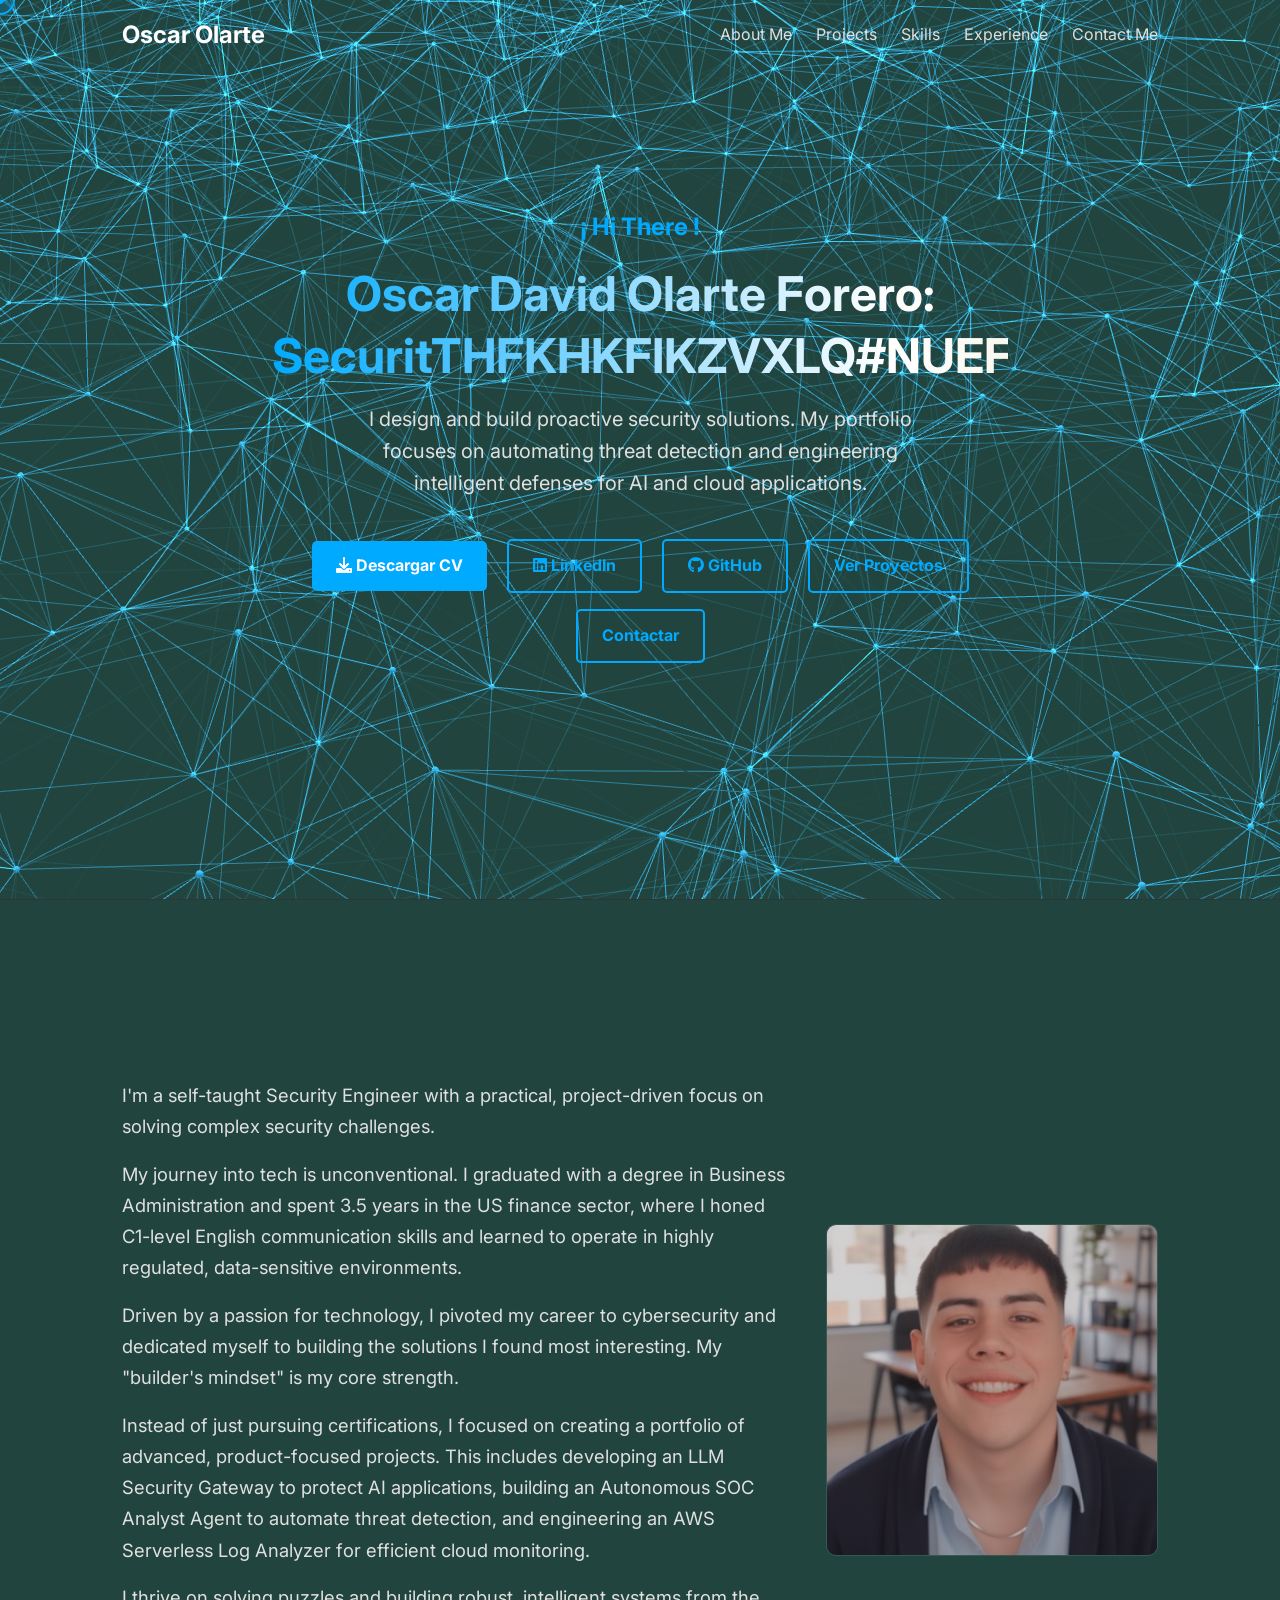
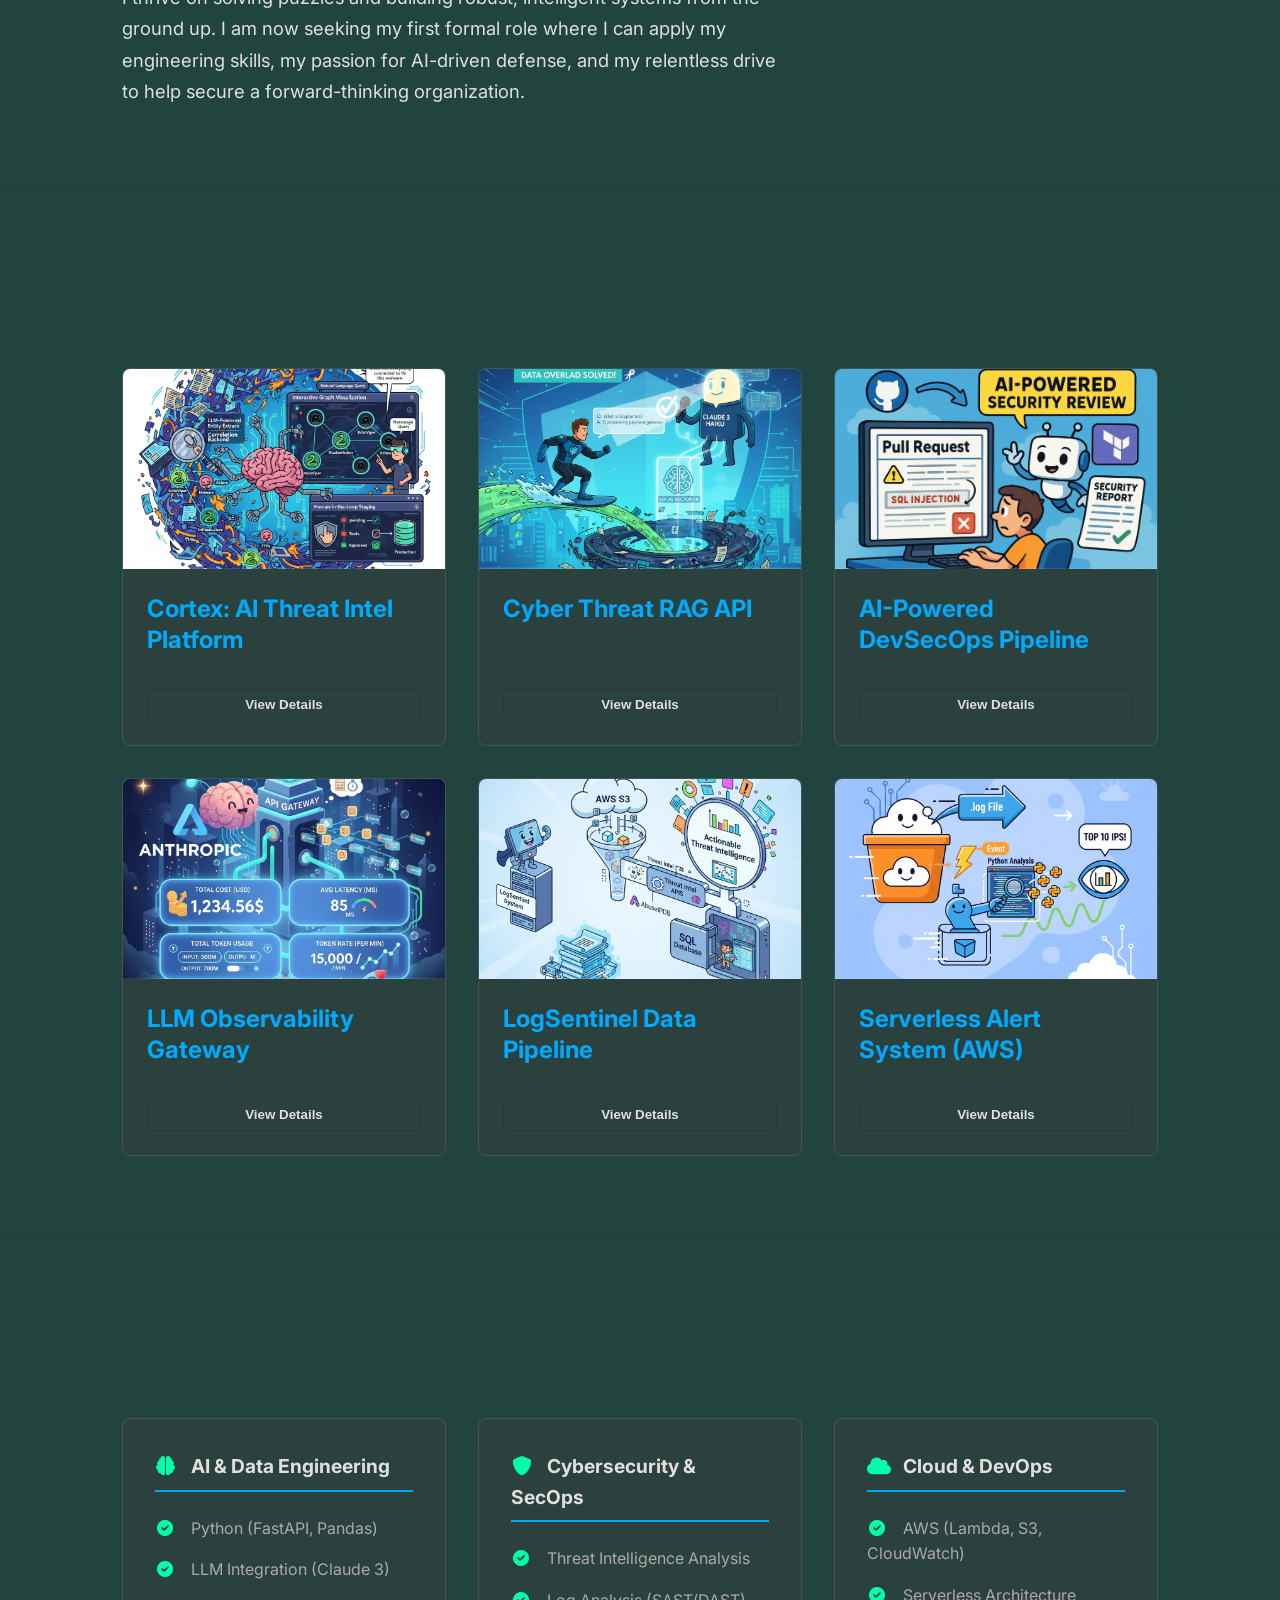
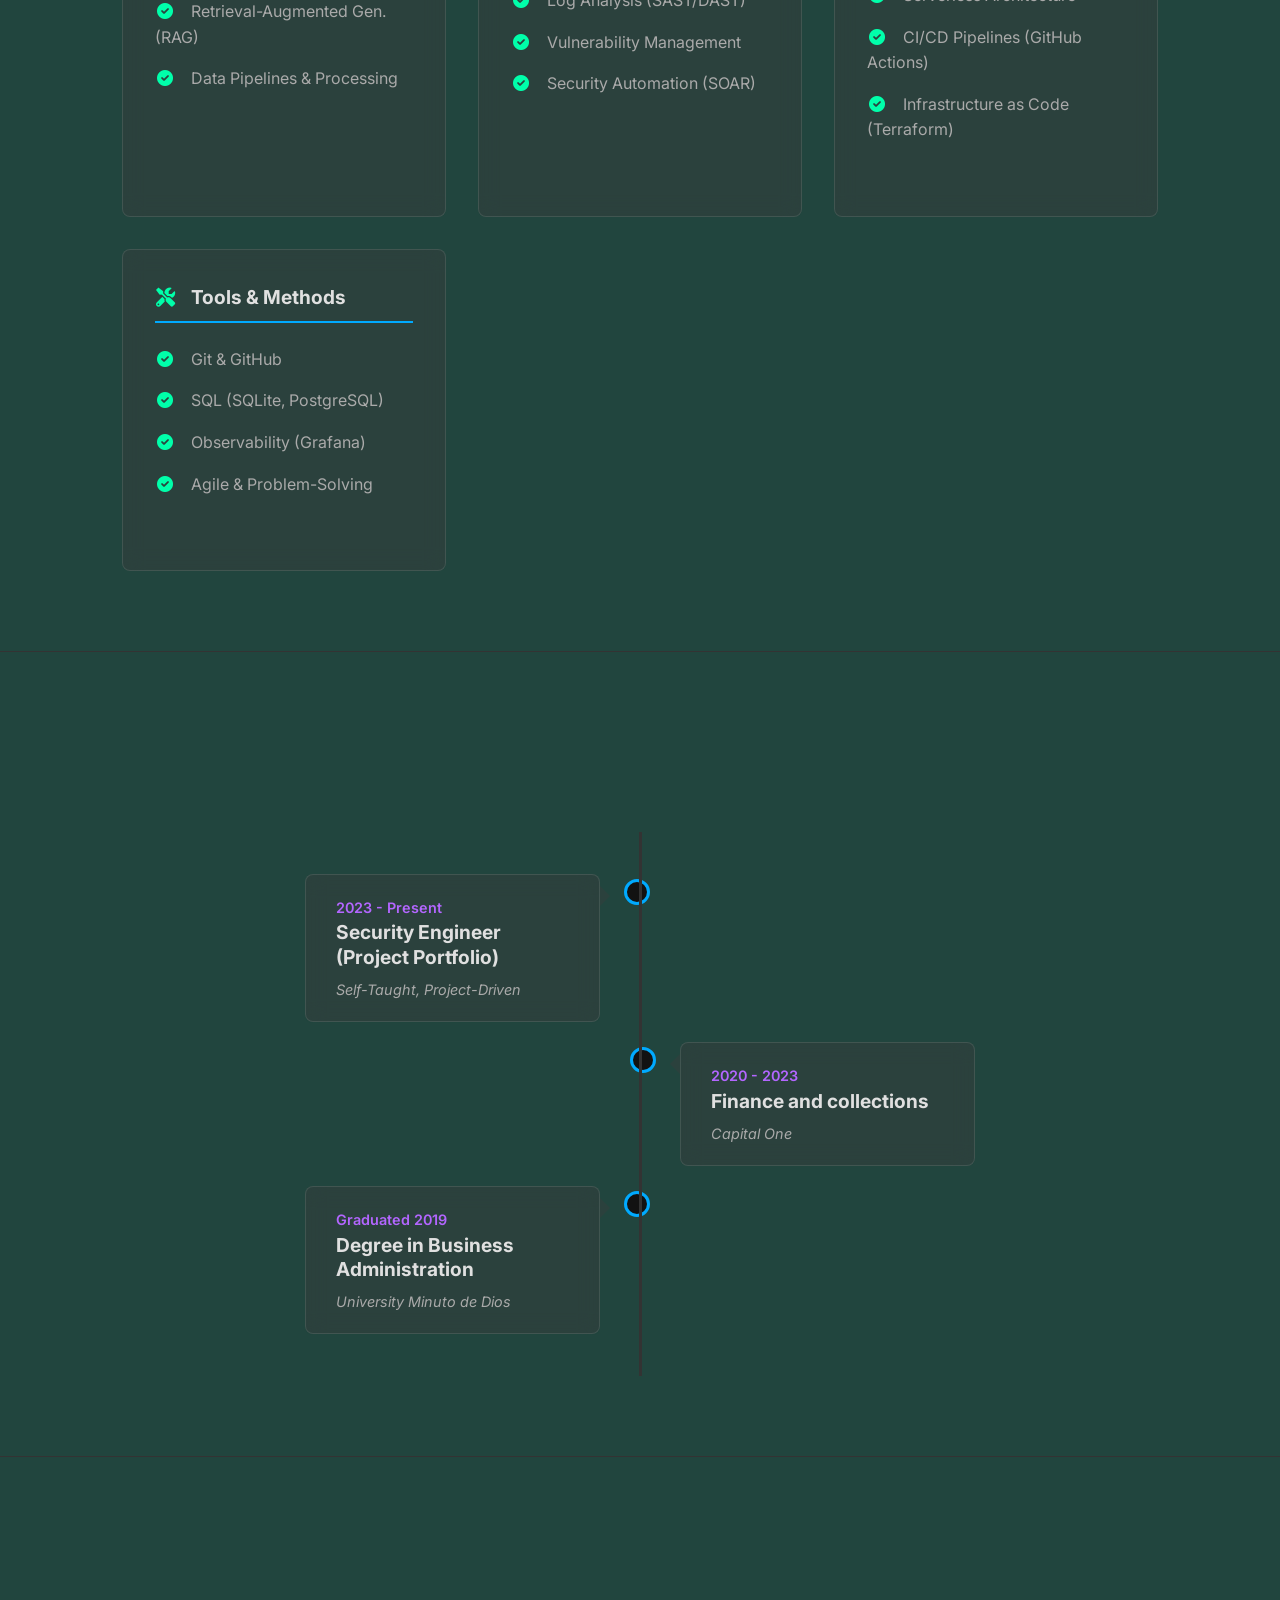
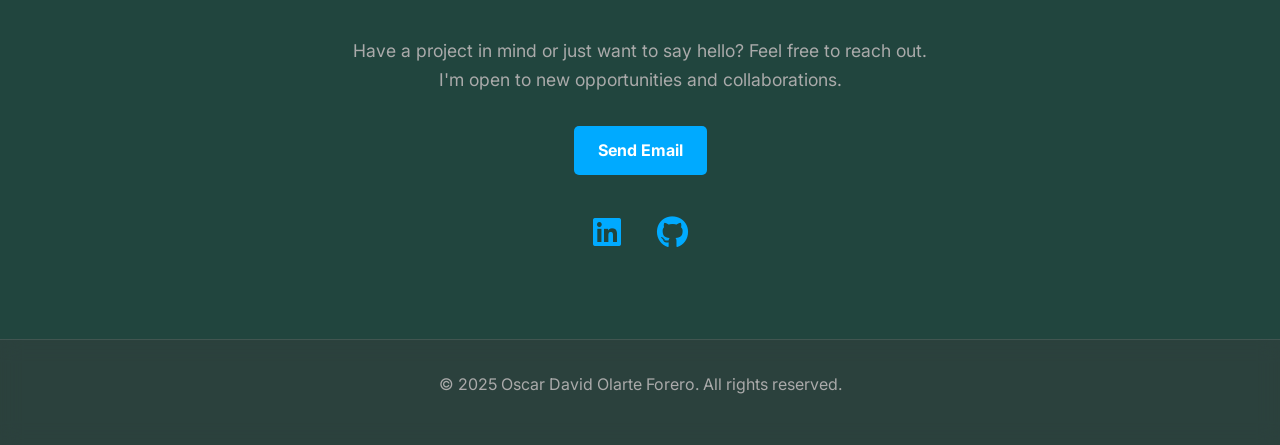
==== commit c8baabe5: "Initial commit - Deploy portfolio v1.0" ====
--- a/index.html
+++ b/index.html
@@ -1,24 +1,28 @@
 <!DOCTYPE html>
 <html lang="es">
 <head>
-    <meta charset="UTF-M">
+    <meta charset="UTF-8">
     <meta name="viewport" content="width=device-width, initial-scale=1.0">
-    <title>Oscar Olarte - Desarrollador Frontend</title>
+    <title>Oscar Olarte - DevSecOps Engineer</title>
     <link rel="stylesheet" href="style.css">
     <link rel="stylesheet" href="https://cdnjs.cloudflare.com/ajax/libs/font-awesome/6.0.0-beta3/css/all.min.css">
     <link href="https://fonts.googleapis.com/css2?family=Inter:wght@300;400;600;700&display=swap" rel="stylesheet">
 </head>
 <body>
 
+    <div id="vanta-bg"></div>
+    <div class="cursor-dot"></div>
+    <div class="cursor-outline"></div>
+
     <nav class="navbar">
         <div class="container">
             <a href="#" class="nav-logo">Oscar Olarte</a>
             <ul class="nav-menu">
-                <li><a href="#about" class="nav-link">Sobre Mí</a></li>
-                <li><a href="#projects" class="nav-link">Proyectos</a></li>
-                <li><a href="#skills" class="nav-link">Habilidades</a></li>
-                <li><a href="#experience" class="nav-link">Experiencia</a></li>
-                <li><a href="#contact" class="nav-link">Contacto</a></li>
+                <li><a href="#about" class="nav-link">About Me</a></li>
+                <li><a href="#projects" class="nav-link">Projects</a></li>
+                <li><a href="#skills" class="nav-link">Skills</a></li>
+                <li><a href="#experience" class="nav-link">Experience</a></li>
+                <li><a href="#contact" class="nav-link">Contact Me</a></li>
             </ul>
             <div class="nav-toggle" id="nav-toggle">
                 <i class="fas fa-bars"></i>
@@ -31,25 +35,25 @@
             <i class="fas fa-times"></i>
         </div>
         <ul class="mobile-nav-menu">
-            <li><a href="#about" class="mobile-nav-link">Sobre Mí</a></li>
-            <li><a href="#projects" class="mobile-nav-link">Proyectos</a></li>
-            <li><a href="#skills" class="mobile-nav-link">Habilidades</a></li>
-            <li><a href="#experience" class="mobile-nav-link">Experiencia</a></li>
-            <li><a href="#contact" class="mobile-nav-link">Contacto</a></li>
+            <li><a href="#about" class="mobile-nav-link">About Me</a></li>
+            <li><a href="#projects" class="mobile-nav-link">Projects</a></li>
+            <li><a href="#skills" class="mobile-nav-link">Skills</a></li>
+            <li><a href="#experience" class="mobile-nav-link">Experience</a></li>
+            <li><a href="#contact" class="mobile-nav-link">Contact Me</a></li>
         </ul>
     </div>
 
     <section id="hero" class="hero">
         <div class="container hero-content">
-            <p class="hero-subtitle fade-in">¡Hola a todos! Soy</p>
-            <h1 class="fade-in text-gradient">Oscar David Olarte Forero: Construyendo Futuros Digitales, Un Proyecto a la Vez.</h1>
+            <p class="hero-subtitle fade-in">¡ Hi There !</p>
+            <h1 class="fade-in text-gradient">Oscar David Olarte Forero: Security Engineer | AI-Driven Defense.</h1>
             <p class="hero-description fade-in">
-                Desarrollador Frontend con una pasión por convertir ideas innovadoras en experiencias web intuitivas y funcionales. Mi compromiso es aportar valor y eficiencia a cada desafío.
+                I design and build proactive security solutions. My portfolio focuses on automating threat detection and engineering intelligent defenses for AI and cloud applications.
             </p>
             <div class="hero-links fade-in">
-                <a href="CV-Oscar-Olarte.pdf" download class="btn btn-primary"><i class="fas fa-download"></i> Descargar CV</a>
-                <a href="https://linkedin.com/in/tu-perfil" target="_blank" class="btn btn-secondary"><i class="fab fa-linkedin"></i> LinkedIn</a>
-                <a href="https://github.com/tu-usuario" target="_blank" class="btn btn-secondary"><i class="fab fa-github"></i> GitHub</a>
+                <a href="CV Oscar David Olarte.pdf" download class="btn btn-primary"><i class="fas fa-download"></i> Descargar CV</a>
+                <a href="https://www.linkedin.com/in/oscar-david-olarte-forero-110292382/" target="_blank" class="btn btn-secondary"><i class="fab fa-linkedin"></i> LinkedIn</a>
+                <a href="https://github.com/osdaolfonabaco-beep?tab=repositories" target="_blank" class="btn btn-secondary"><i class="fab fa-github"></i> GitHub</a>
                 
                 <a href="#projects" class="btn btn-secondary">Ver Proyectos</a> <a href="#contact" class="btn btn-secondary">Contactar</a>
             </div>
@@ -58,185 +62,247 @@
 
     <section id="about" class="about">
         <div class="container">
-            <h2 class="reveal-title text-gradient">Sobre Mí</h2>
+            <h2 class="reveal-title text-gradient">About Me</h2>
             <div class="reveal-card">
-                <p>Soy un apasionado desarrollador frontend con base en [Tu Ciudad/País]. Mi viaje en el desarrollo web comenzó con la curiosidad de cómo se construyen las interacciones digitales y ha evolucionado hacia un compromiso constante con la creación de soluciones eficientes y amigables con el usuario.</p>
-                <p>Aunque mi experiencia laboral formal está en crecimiento, mi portafolio demuestra mi habilidad para dominar nuevas tecnologías rápidamente y aplicarlas en proyectos reales. Disfruto cada parte del proceso de desarrollo, desde el diseño conceptual hasta la implementación y optimización. Siempre estoy buscando aprender y mejorar, adoptando las mejores prácticas para escribir código limpio, mantenible y escalable.</p>
-                <p>Cuando no estoy programando, me encontrarás [Menciona un hobby o interés, ej: aprendiendo sobre ciberseguridad, explorando nuevas tecnologías, jugando videojuegos, leyendo, haciendo senderismo].</p>
+                <div class="about-content">
+                    <div class="about-text">
+                        <p>I'm a self-taught Security Engineer with a practical, project-driven focus on solving complex security challenges.</p>
+                        <p>My journey into tech is unconventional. I graduated with a degree in Business Administration and spent 3.5 years in the US finance sector, where I honed C1-level English communication skills and learned to operate in highly regulated, data-sensitive environments.</p>
+                        <p>Driven by a passion for technology, I pivoted my career to cybersecurity and dedicated myself to building the solutions I found most interesting. My "builder's mindset" is my core strength.</p>
+                        <p>Instead of just pursuing certifications, I focused on creating a portfolio of advanced, product-focused projects. This includes developing an LLM Security Gateway to protect AI applications, building an Autonomous SOC Analyst Agent to automate threat detection, and engineering an AWS Serverless Log Analyzer for efficient cloud monitoring.</p>
+                        <p>I thrive on solving puzzles and building robust, intelligent systems from the ground up. I am now seeking my first formal role where I can apply my engineering skills, my passion for AI-driven defense, and my relentless drive to help secure a forward-thinking organization.</p>
+                    </div>
+                    <div class="about-image">
+                        <img src="oscar-foto.png" alt="Foto de Oscar Olarte"> </div>
+                </div>
             </div>
         </div>
     </section>
 
     <section id="projects" class="projects-section">
         <div class="container">
-            <h2 class="reveal-title text-gradient">Mis Proyectos</h2>
+            <h2 class="reveal-title text-gradient">Projects</h2>
             <div class="projects-grid">
-                <div class="project-card reveal-card"
-                    data-title="Sistema de Gestión de Inventario"
-                    data-description="Un robusto sistema web para el control y seguimiento de inventario. Incluye funcionalidades de alta, baja, modificación de productos, gestión de usuarios, roles y reportes dinámicos. Desarrollado con tecnologías modernas para una experiencia de usuario fluida."
-                    data-github-url="https://github.com/tu-usuario/proyecto-inventario"
-                    data-tags='["React", "Node.js", "Express", "MongoDB", "CSS Modules"]'
-                    data-image-url="https://via.placeholder.com/600x400.png?text=Inventario+App">
-                    <div class="project-image" style="background-image: url('https://via.placeholder.com/600x400.png?text=Inventario+App');"></div>
-                    <div class="project-content">
-                        <h3>Sistema de Gestión de Inventario</h3>
-                        <div class="project-details">
-                            <p class="project-description">Interfaz intuitiva para el seguimiento de productos y stocks.</p>
-                            <ul class="project-tags">
-                                <li>React</li>
-                                <li>Node.js</li>
-                                <li>MongoDB</li>
-                            </ul>
-                        </div>
-                        <div class="project-links">
-                            <button class="btn btn-project-modal">Ver Detalles</button>
-                        </div>
-                    </div>
-                </div>
-
-                <div class="project-card reveal-card"
-                    data-title="Plataforma E-commerce para Artesanías"
-                    data-description="Una plataforma de comercio electrónico diseñada para artistas y artesanos locales. Permite la exhibición de productos, carrito de compras, pasarela de pagos y un panel de administración para gestionar pedidos y catálogo."
-                    data-github-url="https://github.com/tu-usuario/e-commerce-artesanias"
-                    data-tags='["Vue.js", "Firebase", "Stripe", "Sass"]'
-                    data-image-url="https://via.placeholder.com/600x400.png?text=E-commerce+Artesanias">
-                    <div class="project-image" style="background-image: url('https://via.placeholder.com/600x400.png?text=E-commerce+Artesanias');"></div>
-                    <div class="project-content">
-                        <h3>Plataforma E-commerce para Artesanías</h3>
-                        <div class="project-details">
-                            <p class="project-description">Conecta artesanos con clientes en un mercado vibrante.</p>
-                            <ul class="project-tags">
-                                <li>Vue.js</li>
-                                <li>Firebase</li>
-                                <li>Sass</li>
-                            </ul>
-                        </div>
-                        <div class="project-links">
-                            <button class="btn btn-project-modal">Ver Detalles</button>
-                        </div>
-                    </div>
-                </div>
-
-                <div class="project-card reveal-card"
-                    data-title="Aplicación de Clima Interactivo"
-                    data-description="Una aplicación web que muestra el pronóstico del tiempo en tiempo real para cualquier ciudad del mundo. Utiliza una API externa y presenta los datos de forma clara y visual, con animaciones dinámicas según el clima."
-                    data-github-url="https://github.com/tu-usuario/app-clima"
-                    data-tags='["JavaScript", "HTML", "CSS", "API REST"]'
-                    data-image-url="https://via.placeholder.com/600x400.png?text=Clima+App">
-                    <div class="project-image" style="background-image: url('https://via.placeholder.com/600x400.png?text=Clima+App');"></div>
-                    <div class="project-content">
-                        <h3>Aplicación de Clima Interactivo</h3>
-                        <div class="project-details">
-                            <p class="project-description">Pronóstico del tiempo en tiempo real, con diseño responsivo.</p>
-                            <ul class="project-tags">
-                                <li>JavaScript</li>
-                                <li>API REST</li>
-                                <li>CSS</li>
-                            </ul>
-                        </div>
-                        <div class="project-links">
-                            <button class="btn btn-project-modal">Ver Detalles</button>
-                        </div>
-                    </div>
-                </div>
-
-                <div class="project-card reveal-card"
-                    data-title="Portafolio Personal V1"
-                    data-description="Mi primer portafolio web, diseñado para mostrar mis habilidades iniciales en desarrollo frontend. Un proyecto fundamental para aprender los principios del diseño responsivo y la interactividad básica con JavaScript."
-                    data-github-url="https://github.com/tu-usuario/mi-primer-portafolio"
-                    data-tags='["HTML5", "CSS3", "JavaScript"]'
-                    data-image-url="https://via.placeholder.com/600x400.png?text=Portafolio+V1">
-                    <div class="project-image" style="background-image: url('https://via.placeholder.com/600x400.png?text=Portafolio+V1');"></div>
-                    <div class="project-content">
-                        <h3>Portafolio Personal V1</h3>
-                        <div class="project-details">
-                            <p class="project-description">Demostración inicial de habilidades en desarrollo web.</p>
-                            <ul class="project-tags">
-                                <li>HTML5</li>
-                                <li>CSS3</li>
-                                <li>JavaScript</li>
-                            </ul>
-                        </div>
-                        <div class="project-links">
-                            <button class="btn btn-project-modal">Ver Detalles</button>
-                        </div>
-                    </div>
-                </div>
+                
+                <div class="project-card reveal-card"
+                    data-title="Cortex: AI-Powered Threat Intelligence Platform"
+                    data-description="An AI-driven, graph-based visual platform for automating the ingestion, correlation, and analysis of multi-source cybersecurity threat intelligence. It moves analysts from manual text review to a dynamic, queryable visual interface, transforming unstructured text into an interactive knowledge graph."
+                    data-github-url="https://github.com/osdaolfonabaco-beep"
+                    data-tags='["AI", "Python", "Threat Intelligence", "Knowledge Graph"]'
+                    data-image-url="cortex_proyecto.png">
+                    <div class="project-image" style="background-image: url('cortex_proyecto.png');"></div>
+                    <div class="project-content">
+                        <h3>Cortex: AI Threat Intel Platform</h3>
+                        <div class="project-details">
+                            <p class="project-description">AI-driven graph platform for automating and visualizing threat intelligence correlation.</p>
+                            <ul class="project-tags">
+                                <li>AI</li>
+                                <li>Python</li>
+                                <li>Knowledge Graph</li>
+                            </ul>
+                        </div>
+                        <div class="project-links">
+                            <button class="btn btn-project-modal">View Details</button>
+                        </div>
+                    </div>
+                </div>
+
+                <div class="project-card reveal-card"
+                    data-title="Cyber Threat RAG API"
+                    data-description="A production-ready RAG API using a local vector database and Claude 3 Haiku to answer questions about live cybersecurity threats. This project automates the synthesis of unstructured threat intel data to provide immediate, actionable answers for security analysts, acting as a force-multiplier for a SOC."
+                    data-github-url="https://github.com/osdaolfonabaco-beep"
+                    data-tags='["AI", "RAG", "Claude 3", "FastAPI", "Cybersecurity"]'
+                    data-image-url="cyber threat rag api.png">
+                    <div class="project-image" style="background-image: url('cyber threat rag api.png');"></div>
+                    <div class="project-content">
+                        <h3>Cyber Threat RAG API</h3>
+                        <div class="project-details">
+                            <p class="project-description">RAG API that answers live cybersecurity questions using an LLM and vector database.</p>
+                            <ul class="project-tags">
+                                <li>AI</li>
+                                <li>RAG</li>
+                                <li>FastAPI</li>
+                            </ul>
+                        </div>
+                        <div class="project-links">
+                            <button class="btn btn-project-modal">View Details</button>
+                        </div>
+                    </div>
+                </div>
+
+                <div class="project-card reveal-card"
+                    data-title="AI-Powered DevSecOps Pipeline"
+                    data-description="A professional-grade DevSecOps pipeline on GitHub Actions. The system automatically intercepts Pull Requests, scans code (Python/Flask) and infrastructure (Terraform) for vulnerabilities (like SQL Injection & public S3 buckets) using Claude 3 Haiku, and posts a detailed security report as a PR comment, acting as an AI security reviewer."
+                    data-github-url="https://github.com/osdaolfonabaco-beep"
+                    data-tags='["DevSecOps", "AI", "GitHub Actions", "Terraform", "SAST"]'
+                    data-image-url="DevSecOps pipeline.png">
+                    <div class="project-image" style="background-image: url('DevSecOps pipeline.png');"></div>
+                    <div class="project-content">
+                        <h3>AI-Powered DevSecOps Pipeline</h3>
+                        <div class="project-details">
+                            <p class="project-description">AI security reviewer that scans code and IaC for vulnerabilities in pull requests.</p>
+                            <ul class="project-tags">
+                                <li>DevSecOps</li>
+                                <li>AI</li>
+                                <li>GitHub Actions</li>
+                            </ul>
+                        </div>
+                        <div class="project-links">
+                            <button class="btn btn-project-modal">View Details</button>
+                        </div>
+                    </div>
+                </div>
+
+                <div class="project-card reveal-card"
+                    data-title="LLM Observability & Cost Management Gateway"
+                    data-description="A high-performance API gateway (FastAPI) to intercept LLM requests (like Anthropic's) to capture and visualize critical real-time metrics for performance, usage, and cost. Solves runaway costs and performance monitoring by visualizing total cost, avg. latency, and token usage in a Grafana dashboard."
+                    data-github-url="https://github.com/osdaolfonabaco-beep"
+                    data-tags='["LLM", "Observability", "FastAPI", "Python", "Grafana"]'
+                    data-image-url="LLM Observability.png">
+                    <div class="project-image" style="background-image: url('LLM Observability.png');"></div>
+                    <div class="project-content">
+                        <h3>LLM Observability Gateway</h3>
+                        <div class="project-details">
+                            <p class="project-description">API gateway to monitor, visualize, and control LLM cost and performance in real-time.</p>
+                            <ul class="project-tags">
+                                <li>LLM</li>
+                                <li>FastAPI</li>
+                                <li>Grafana</li>
+                            </ul>
+                        </div>
+                        <div class="project-links">
+                            <button class="btn btn-project-modal">View Details</button>
+                        </div>
+                    </div>
+                </div>
+
+                <div class="project-card reveal-card"
+                    data-title="LogSentinel Cloud Security Data Pipeline"
+                    data-description="LogSentinel is an end-to-end security data pipeline designed to transform logs into actionable threat intelligence. This system ingests data from AWS S3, enriches it via external threat APIs (like AbuseIPDB), and persists findings in a SQL database (SQLite) for historical analysis, moving beyond ephemeral reports to a scalable, cloud-native architecture."
+                    data-github-url="https://github.com/osdaolfonabaco-beep"
+                    data-tags='["Data Pipeline", "Cloud Security", "AWS S3", "Python", "SQL"]'
+                    data-image-url="LogSentinel Cloud Security Data Pipeline.png">
+                    <div class="project-image" style="background-image: url('LogSentinel Cloud Security Data Pipeline.png');"></div>
+                    <div class="project-content">
+                        <h3>LogSentinel Data Pipeline</h3>
+                        <div class="project-details">
+                            <p class="project-description">E2E data pipeline that ingests logs from S3, enriches them, and saves to SQL for analysis.</p>
+                            <ul class="project-tags">
+                                <li>Cloud Security</li>
+                                <li>AWS S3</li>
+                                <li>Data Pipeline</li>
+                            </ul>
+                        </div>
+                        <div class="project-links">
+                            <button class="btn btn-project-modal">View Details</button>
+                        </div>
+                    </div>
+                </div>
+
+                <div class="project-card reveal-card"
+                    data-title="Serverless Security Alert System on AWS"
+                    data-description="A fully automated, event-driven, serverless security log analysis system on AWS. An S3 bucket upload triggers a Lambda function (deployed as a Docker container) which analyzes the log file with Python to identify suspicious activity (like top 10 frequent IPs) and publishes the findings to Amazon CloudWatch for monitoring."
+                    data-github-url="https://github.com/osdaolfonabaco-beep"
+                    data-tags='["AWS Lambda", "Serverless", "Security", "S3", "CloudWatch"]'
+                    data-image-url="Serverless Security Alert System on AWS.png">
+                    <div class="project-image" style="background-image: url('Serverless Security Alert System on AWS.png');"></div>
+                    <div class="project-content">
+                        <h3>Serverless Alert System (AWS)</h3>
+                        <div class="project-details">
+                            <p class="project-description">Event-driven log analysis using S3, Lambda, and CloudWatch to detect suspicious activity.</p>
+                            <ul class="project-tags">
+                                <li>AWS Lambda</li>
+                                <li>Serverless</li>
+                                <li>Security</li>
+                            </ul>
+                        </div>
+                        <div class="project-links">
+                            <button class="btn btn-project-modal">View Details</button>
+                        </div>
+                    </div>
+                </div>
+
             </div>
         </div>
     </section>
 
     <section id="skills" class="skills-section">
         <div class="container">
-            <h2 class="reveal-title text-gradient">Mis Habilidades</h2>
+            <h2 class="reveal-title text-gradient">Skills</h2>
             <div class="skills-grid">
+                
                 <div class="skill-category reveal-card">
-                    <h4><i class="fas fa-code"></i> Frontend Core</h4>
+                    <h4><i class="fas fa-brain"></i> AI & Data Engineering</h4>
                     <ul class="skill-list">
-                        <li><i class="fas fa-check-circle"></i> HTML5 (Semántico, Accesible)</li>
-                        <li><i class="fas fa-check-circle"></i> CSS3 (Flexbox, Grid, Animaciones)</li>
-                        <li><i class="fas fa-check-circle"></i> JavaScript (ES6+, DOM Manipulation)</li>
-                        <li><i class="fas fa-check-circle"></i> Diseño Responsivo y Mobile-First</li>
+                        <li><i class="fas fa-check-circle"></i> Python (FastAPI, Pandas)</li>
+                        <li><i class="fas fa-check-circle"></i> LLM Integration (Claude 3)</li>
+                        <li><i class="fas fa-check-circle"></i> Retrieval-Augmented Gen. (RAG)</li>
+                        <li><i class="fas fa-check-circle"></i> Data Pipelines & Processing</li>
                     </ul>
                     <div class="skill-concepts">
-                        <span>Sass/Less</span><span>Styled-Components</span><span>Bootstrap</span><span>Material-UI</span>
-                    </div>
-                </div>
+                        <span>Vector Databases</span><span>AI Agents</span><span>API Development</span>
+                    </div>
+                </div>
+                
                 <div class="skill-category reveal-card">
-                    <h4><i class="fas fa-laptop-code"></i> Frameworks & Librerías</h4>
+                    <h4><i class="fas fa-shield-alt"></i> Cybersecurity & SecOps</h4>
                     <ul class="skill-list">
-                        <li><i class="fas fa-check-circle"></i> React.js (Hooks, Context API)</li>
-                        <li><i class="fas fa-check-circle"></i> Vue.js (Vue 2/3, Vuex)</li>
-                        <li><i class="fas fa-check-circle"></i> Next.js (SSR, Static Generation)</li>
-                        <li><i class="fas fa-check-circle"></i> Redux (para React)</li>
+                        <li><i class="fas fa-check-circle"></i> Threat Intelligence Analysis</li>
+                        <li><i class="fas fa-check-circle"></i> Log Analysis (SAST/DAST)</li>
+                        <li><i class="fas fa-check-circle"></i> Vulnerability Management</li>
+                        <li><i class="fas fa-check-circle"></i> Security Automation (SOAR)</li>
                     </ul>
                     <div class="skill-concepts">
-                        <span>Angular Básico</span><span>jQuery</span><span>Webpack</span><span>Vite</span>
-                    </div>
-                </div>
+                        <span>SIEM Logic</span><span>Threat Hunting</span><span>SQL Injection</span>
+                    </div>
+                </div>
+                
                 <div class="skill-category reveal-card">
-                    <h4><i class="fas fa-server"></i> Backend & Bases de Datos (Básico)</h4>
+                    <h4><i class="fas fa-cloud"></i> Cloud & DevOps</h4>
                     <ul class="skill-list">
-                        <li><i class="fas fa-check-circle"></i> Node.js (Express.js)</li>
-                        <li><i class="fas fa-check-circle"></i> RESTful APIs</li>
-                        <li><i class="fas fa-check-circle"></i> MongoDB (Mongoose)</li>
-                        <li><i class="fas fa-check-circle"></i> SQL (PostgreSQL Básico)</li>
+                        <li><i class="fas fa-check-circle"></i> AWS (Lambda, S3, CloudWatch)</li>
+                        <li><i class="fas fa-check-circle"></i> Serverless Architecture</li>
+                        <li><i class="fas fa-check-circle"></i> CI/CD Pipelines (GitHub Actions)</li>
+                        <li><i class="fas fa-check-circle"></i> Infrastructure as Code (Terraform)</li>
                     </ul>
                     <div class="skill-concepts">
-                        <span>Firebase</span><span>Auth0</span><span>AWS Amplify (Básico)</span>
-                    </div>
-                </div>
+                        <span>Docker</span><span>Microservices</span><span>Event-Driven Arch.</span>
+                    </div>
+                </div>
+                
                 <div class="skill-category reveal-card">
-                    <h4><i class="fas fa-tools"></i> Herramientas & Otros</h4>
+                    <h4><i class="fas fa-tools"></i> Tools & Methods</h4>
                     <ul class="skill-list">
                         <li><i class="fas fa-check-circle"></i> Git & GitHub</li>
-                        <li><i class="fas fa-check-circle"></i> Herramientas de Desarrollo (Chrome DevTools)</li>
-                        <li><i class="fas fa-check-circle"></i> Metodologías Ágiles (Scrum)</li>
-                        <li><i class="fas fa-check-circle"></i> Resolución de Problemas</li>
+                        <li><i class="fas fa-check-circle"></i> SQL (SQLite, PostgreSQL)</li>
+                        <li><i class="fas fa-check-circle"></i> Observability (Grafana)</li>
+                        <li><i class="fas fa-check-circle"></i> Agile & Problem-Solving</li>
                     </ul>
                     <div class="skill-concepts">
-                        <span>Figma (Básico)</span><span>VS Code</span><span>Netlify</span><span>Vercel</span>
-                    </div>
-                </div>
+                        <span>VS Code</span><span>API Testing (Postman)</span><span>Bash/Shell</span>
+                    </div>
+                </div>
+
             </div>
         </div>
     </section>
 
     <section id="experience" class="experience-section">
         <div class="container">
-            <h2 class="reveal-title text-gradient">Experiencia y Educación</h2>
+            <h2 class="reveal-title text-gradient">Experience & Education</h2>
             <div class="timeline">
+                
                 <div class="timeline-item left reveal-card">
                     <div class="timeline-content">
-                        <span class="timeline-date">Enero 2023 - Presente</span>
-                        <h3 class="timeline-title">Desarrollador Frontend (Freelance)</h3>
-                        <p class="timeline-subtitle">Proyectos Personales y Colaboraciones</p>
+                        <span class="timeline-date">2023 - Present</span>
+                        <h3 class="timeline-title">Security Engineer (Project Portfolio)</h3>
+                        <p class="timeline-subtitle">Self-Taught, Project-Driven</p>
                         <div class="timeline-summary">
-                            <p>Desarrollo y mantenimiento de interfaces de usuario para diversos proyectos web, aplicando las mejores prácticas de UI/UX. Colaboración en el diseño de la arquitectura frontend y la integración con APIs RESTful. Implementación de soluciones responsivas y optimización del rendimiento para asegurar una experiencia de usuario fluida en múltiples dispositivos.</p>
+                            <p>Independently architected, built, and documented a portfolio of 6+ advanced projects focused on AI-driven security, DevSecOps, and cloud log analysis. This hands-on experience demonstrates practical skills in solving real-world security challenges from the ground up.</p>
                             <ul>
-                                <li>Creación de componentes reutilizables con React/Vue.js.</li>
-                                <li>Integración con APIs RESTful.</li>
-                                <li>Diseño y desarrollo responsivo.</li>
+                                <li>Engineered AI-powered threat detection (RAG) and analysis (Cortex) systems.</li>
+                                <li>Built automated DevSecOps pipelines with AI security reviewers.</li>
+                                <li>Developed serverless data pipelines on AWS for log analysis and alerting.</li>
                             </ul>
                         </div>
                     </div>
@@ -244,15 +310,15 @@
 
                 <div class="timeline-item right reveal-card">
                     <div class="timeline-content">
-                        <span class="timeline-date">Enero 2022 - Diciembre 2022</span>
-                        <h3 class="timeline-title">Bootcamp Desarrollador Web Fullstack</h3>
-                        <p class="timeline-subtitle">Nombre del Bootcamp, Ciudad</p>
+                        <span class="timeline-date">2020 - 2023</span>
+                        <h3 class="timeline-title">Finance and collections</h3>
+                        <p class="timeline-subtitle">Capital One </p>
                         <div class="timeline-summary">
-                            <p>Programa intensivo de desarrollo web que cubrió las bases de frontend (HTML, CSS, JavaScript, React) y backend (Node.js, Express, MongoDB, SQL). Desarrollo de proyectos individuales y en equipo, enfocándose en la resolución de problemas y la aplicación de metodologías ágiles.</p>
+                            <p>Worked for 3.5 years in the US finance industry. Mastered C1-level professional English communication and operated within highly regulated, data-sensitive environments. This role provided a strong foundation in compliance, risk, and process management, which directly informs my security-first mindset.</p>
                             <ul>
-                                <li>Fundamentos de programación y algoritmos.</li>
-                                <li>Desarrollo de proyectos con MERN Stack.</li>
-                                <li>Prácticas en control de versiones con Git.</li>
+                                <li>Managed sensitive financial data with a high degree of precision and compliance.</li>
+                                <li>Honed advanced English communication skills (written and verbal).</li>
+                                <li>Operated in high-stakes, process-oriented environments.</li>
                             </ul>
                         </div>
                     </div>
@@ -260,31 +326,15 @@
 
                 <div class="timeline-item left reveal-card">
                     <div class="timeline-content">
-                        <span class="timeline-date">Septiembre 2021 - Diciembre 2021</span>
-                        <h3 class="timeline-title">Asistente de Desarrollo (Voluntariado)</h3>
-                        <p class="timeline-subtitle">Organización X, Ciudad</p>
+                        <span class="timeline-date">Graduated 2019</span>
+                        <h3 class="timeline-title">Degree in Business Administration</h3>
+                        <p class="timeline-subtitle">University Minuto de Dios</p>
                         <div class="timeline-summary">
-                            <p>Apoyo en el desarrollo y mantenimiento de la página web de una organización sin fines de lucro. Colaboración en la implementación de nuevas funcionalidades y la mejora de la interfaz de usuario. Experiencia práctica en entornos de desarrollo colaborativos.</p>
+                            <p>Graduated with a foundational understanding of business operations, management, and strategic planning. This background provides a unique perspective on how security initiatives align with and support broader business objectives.</p>
                             <ul>
-                                <li>Mantenimiento de sitios web.</li>
-                                <li>Introducción a sistemas de gestión de contenido (CMS).</li>
-                                <li>Trabajo en equipo en un proyecto real.</li>
-                            </ul>
-                        </div>
-                    </div>
-                </div>
-
-                <div class="timeline-item right reveal-card">
-                    <div class="timeline-content">
-                        <span class="timeline-date">Agosto 2020 - Junio 2021</span>
-                        <h3 class="timeline-title">Curso Online de Desarrollo Frontend</h3>
-                        <p class="timeline-subtitle">Plataforma Educativa Y</p>
-                        <div class="timeline-summary">
-                            <p>Curso enfocado en las tecnologías fundamentales del desarrollo frontend: HTML, CSS y JavaScript. Aprendizaje de los principios de diseño web y desarrollo de proyectos prácticos para aplicar los conocimientos adquiridos.</p>
-                            <ul>
-                                <li>Dominio de HTML semántico y CSS moderno.</li>
-                                <li>Fundamentos de JavaScript y manipulación del DOM.</li>
-                                <li>Construcción de interfaces interactivas.</li>
+                                <li>Strategic Planning & Analysis.</li>
+                                <li>Operations Management.</li>
+                                <li>Business-to-Technology Alignment.</li>
                             </ul>
                         </div>
                     </div>
@@ -296,19 +346,19 @@
 
     <section id="contact" class="contact-section">
         <div class="container">
-            <h2 class="reveal-title text-gradient">Contacto</h2>
-            <p>¿Tienes un proyecto en mente o simplemente quieres saludar? No dudes en contactarme. Estoy abierto a nuevas oportunidades y colaboraciones.</p>
-            <a href="mailto:tu.email@example.com" class="btn btn-primary">Enviar Email</a>
+            <h2 class="reveal-title text-gradient">Contact</h2>
+            <p>Have a project in mind or just want to say hello? Feel free to reach out. I'm open to new opportunities and collaborations.</p>
+            <a href="mailto:oscardavidolarteforero@gmail.com" class="btn btn-primary">Send Email</a>
             <div class="social-links" style="margin-top: 2rem;">
-                <a href="https://linkedin.com/in/tu-perfil" target="_blank" style="font-size: 2rem; margin: 0 1rem;"><i class="fab fa-linkedin"></i></a>
-                <a href="https://github.com/tu-usuario" target="_blank" style="font-size: 2rem; margin: 0 1rem;"><i class="fab fa-github"></i></a>
+                <a href="https://www.linkedin.com/in/oscar-david-olarte-forero-110292382/" target="_blank" style="font-size: 2rem; margin: 0 1rem;"><i class="fab fa-linkedin"></i></a>
+                <a href="https://github.com/osdaolfonabaco-beep?tab=repositories" target="_blank" style="font-size: 2rem; margin: 0 1rem;"><i class="fab fa-github"></i></a>
                 </div>
         </div>
     </section>
 
     <footer class="footer">
         <div class="container">
-            <p>&copy; 2024 Oscar David Olarte Forero. Todos los derechos reservados.</p>
+            <p>&copy; 2025 Oscar David Olarte Forero. All rights reserved.</p>
         </div>
     </footer>
 
@@ -316,19 +366,25 @@
         <div class="modal-content">
             <button class="modal-close" id="modal-close"><i class="fas fa-times"></i></button>
             <div class="modal-body">
-                <h3 id="modal-title">Título del Proyecto</h3>
+                <h3 id="modal-title">Project Title</h3>
                 <div id="modal-image-placeholder">
                     </div>
                 <div class="modal-tags" id="modal-tags">
                     </div>
-                <p id="modal-description">Descripción detallada del proyecto.</p>
+                <p id="modal-description">Detailed project description goes here.</p>
                 <div class="modal-links">
-                    <a href="#" id="modal-github-link" class="btn btn-primary" target="_blank"><i class="fab fa-github"></i> Ver Código</a>
+                    <a href="#" id="modal-github-link" class="btn btn-primary" target="_blank"><i class="fab fa-github"></i> View Code</a>
                     </div>
             </div>
         </div>
     </div>
     
+    <script src="gsap.min.js"></script>
+    <script src="ScrollTrigger.min.js"></script>
+    <script src="ScrollToPlugin.min.js"></script>
+    
+    <script src="three.min.js"></script>
+    <script src="vanta.net.min.js"></script>
     <script src="script.js"></script>
 </body>
 </html>
--- a/style.css
+++ b/style.css
@@ -1,3 +1,13 @@
+/* --- NUEVO: ESTILOS DEL FONDO VANTA.JS --- */
+#vanta-bg {
+    position: fixed;
+    top: 0;
+    left: 0;
+    width: 100%;
+    height: 100vh;
+    z-index: -1; 
+}
+
 /* --- Configuración Global y Variables --- */
 :root {
     --bg-dark: #121212;
@@ -10,105 +20,101 @@
     --color-accent-green: #00FFAA; 
     --border-color: #333333;
     --font-family: 'Inter', sans-serif; 
-
-    /* === MEJORA: Color Beige añadido para el gradiente === */
     --color-accent-beige: #E6D8AD; 
+
+    --glass-bg: rgba(60, 60, 60, 0.4);
+    --glass-border: rgba(255, 255, 255, 0.1);
 }
 * { margin: 0; padding: 0; box-sizing: border-box; }
-html { scroll-behavior: smooth; }
-
-/* --- ANIMACIÓN DE FONDO (V15) --- */
+
+/* --- ANIMACIÓN DE FONDO --- */
 body { 
     font-family: var(--font-family); 
-    background-color: var(--bg-dark); 
+    background-color: #21453e; 
     color: var(--text-primary); 
     line-height: 1.6; 
-    /* Gradiente animado */
-    background: linear-gradient(135deg, var(--bg-dark) 0%, #1a1a1a 25%, var(--bg-dark) 50%, #1a1a1a 75%, var(--bg-dark) 100%);
-    background-size: 400% 400%; /* Ajustar tamaño para movimiento */
-    animation: background-pan 30s ease infinite; /* Animación lenta y continua */
-}
-
-@keyframes background-pan {
-    0% { background-position: 0% 0%; }
-    50% { background-position: 100% 100%; }
-    100% { background-position: 0% 0%; }
-}
-
-
+    transition: background-color 0.5s ease;
+    cursor: none;
+}
 .container { max-width: 1100px; margin: 0 auto; padding: 0 2rem; }
-section { padding: 5rem 0; border-bottom: 1px solid var(--border-color); overflow-x: hidden; }
+section { 
+    padding: 5rem 0; 
+    border-bottom: 1px solid var(--border-color); 
+    overflow-x: hidden; 
+    background-color: transparent; 
+}
 section:last-of-type { border-bottom: none; }
 h1, h2, h3 { margin-bottom: 1rem; line-height: 1.3; }
-h1 { font-size: 3rem; min-height: 1.3em; /* Espacio para animación scramble */}
-h2 { font-size: 2.5rem; text-align: center; margin-bottom: 3rem; min-height: 1.3em; /* Espacio para animación scramble */}
+h1 { font-size: 3rem; min-height: 1.3em; }
+h2 { font-size: 2.5rem; text-align: center; margin-bottom: 3rem; min-height: 1.3em; }
 h3 { font-size: 1.5rem; color: var(--color-primary); } 
 p { margin-bottom: 1rem; }
 a { color: var(--color-primary); text-decoration: none; }
 
 /* --- Botones --- */
-.btn { display: inline-block; padding: 0.75rem 1.5rem; border-radius: 5px; text-decoration: none; font-weight: bold; transition: all 0.3s ease; }
+.btn { display: inline-block; padding: 0.75rem 1.5rem; border-radius: 5px; text-decoration: none; font-weight: bold; transition: all 0.3s ease; cursor: none; }
 .btn-primary { background-color: var(--color-primary); color: #fff; }
 .btn-primary:hover { background-color: var(--color-primary-hover); transform: translateY(-2px); box-shadow: 0 5px 15px rgba(0, 170, 255, 0.3); }
 .btn-secondary { background-color: transparent; color: var(--color-primary); border: 2px solid var(--color-primary); }
 .btn-secondary:hover { background-color: var(--color-primary); color: #fff; box-shadow: 0 0 15px rgba(0, 170, 255, 0.3); }
 
 /* --- Barra de Navegación --- */
-.navbar { background-color: transparent; border-bottom: 1px solid transparent; padding: 1rem 0; position: fixed; width: 100%; top: 0; z-index: 1000; transition: background-color 0.3s ease, border-color 0.3s ease; }
-.navbar.navbar-scrolled { background-color: var(--bg-light-dark); border-bottom: 1px solid var(--border-color); box-shadow: 0 2px 10px rgba(0, 0, 0, 0.2); }
+.navbar { 
+    background-color: transparent; 
+    border-bottom: 1px solid transparent; 
+    padding: 1rem 0; 
+    position: fixed; 
+    width: 100%; 
+    top: 0; 
+    z-index: 1000; 
+    transition: background-color 0.3s ease, border-color 0.3s ease; 
+    transform: translateY(-100%);
+}
+.navbar.navbar-scrolled { 
+    background-color: var(--glass-bg); 
+    backdrop-filter: blur(10px);
+    -webkit-backdrop-filter: blur(10px);
+    border-bottom: 1px solid var(--glass-border); 
+    box-shadow: 0 2px 10px rgba(0, 0, 0, 0.2); 
+}
 .navbar .container { display: flex; justify-content: space-between; align-items: center; }
 .nav-logo { font-size: 1.5rem; font-weight: bold; color: #fff; }
 .nav-menu { list-style: none; display: flex; }
-.nav-menu li { margin-left: 1.5rem; }
-.nav-menu a { color: var(--text-primary); transition: color 0.3s ease; position: relative; }
+.nav-menu li { margin-left: 1.5rem; opacity: 0; }
+.nav-menu a { color: var(--text-primary); transition: color 0.3s ease; position: relative; cursor: none; }
 .nav-menu a::after { content: ''; position: absolute; width: 100%; height: 2px; bottom: -5px; left: 0; background-color: var(--color-primary); transform: scaleX(0); transform-origin: center; transition: transform 0.3s ease-out; }
 .nav-menu a:hover::after { transform: scaleX(1); }
 .nav-menu a.active-link { color: var(--color-primary); }
 .nav-menu a.active-link::after { transform: scaleX(1); }
-
-/* --- BOTÓN HAMBURGUESA --- */
-.nav-toggle { display: none; font-size: 1.5rem; color: var(--text-primary); cursor: pointer; z-index: 1100; }
-
-/* --- MENÚ OVERLAY MÓVIL --- */
+.nav-toggle { display: none; font-size: 1.5rem; color: var(--text-primary); cursor: none; z-index: 1100; }
 .mobile-nav { position: fixed; top: 0; left: 0; width: 100%; height: 100vh; background-color: rgba(18, 18, 18, 0.98); backdrop-filter: blur(5px); z-index: 1050; display: flex; justify-content: center; align-items: center; opacity: 0; pointer-events: none; transform: translateY(-20px); transition: opacity 0.3s ease, transform 0.3s ease; }
 .mobile-nav.is-active { opacity: 1; pointer-events: all; transform: translateY(0); }
-.mobile-nav-close { position: absolute; top: 1.5rem; right: 2rem; font-size: 2.5rem; color: var(--text-primary); cursor: pointer; }
+.mobile-nav-close { position: absolute; top: 1.5rem; right: 2rem; font-size: 2.5rem; color: var(--text-primary); cursor: none; }
 .mobile-nav-menu { list-style: none; text-align: center; }
 .mobile-nav-menu li { margin-bottom: 2rem; }
-.mobile-nav-link { font-size: 2rem; font-weight: 600; color: var(--text-primary); transition: color 0.3s ease; }
+.mobile-nav-link { font-size: 2rem; font-weight: 600; color: var(--text-primary); transition: color 0.3s ease; cursor: none; }
 .mobile-nav-link:hover { color: var(--color-primary); }
 .mobile-nav-link.active-link { color: var(--color-primary); }
 
 /* --- Sección Hero --- */
-.hero { background-color: transparent; /* Ahora el body tiene el fondo animado */ height: 100vh; display: flex; align-items: center; text-align: center; padding-top: 60px; }
+.hero { background-color: transparent; height: 100vh; display: flex; align-items: center; text-align: center; padding-top: 60px; }
 .hero-content { max-width: 800px; margin: 0 auto; }
-
-/* --- ESTADO INICIAL HERO --- */
 .hero-content > .fade-in { 
     opacity: 0; 
     transform: translateY(20px); 
     transition: opacity 0.6s ease-out, transform 0.6s ease-out; 
 }
-/* --- ESTADO VISIBLE HERO (V14 - Activado por JS añadiendo la clase) --- */
-.hero-content > .fade-in.hero-visible {
-    opacity: 1;
-    transform: translateY(0);
-}
-/* Retrasos escalonados para elementos */
-/* === MEJORA: Tiempos ajustados por JS, pero mantenemos la base === */
-.hero-content > .fade-in.hero-visible:nth-child(1) { transition-delay: 0.1s; } /* subtitle */
-.hero-content > .fade-in.hero-visible:nth-child(2) { transition-delay: 0.2s; } /* h1 (Ahora también se desvanece) */
-.hero-content > .fade-in.hero-visible:nth-child(3) { transition-delay: 0.3s; } /* description */
-.hero-content > .fade-in.hero-visible:nth-child(4) { transition-delay: 0.4s; } /* buttons */
-
-
 .hero-subtitle { font-size: 1.5rem; font-weight: bold; color: var(--color-primary); margin-bottom: 1rem; }
-.hero-description { font-size: 1.1rem; color: var(--text-secondary); max-width: 600px; margin: 0 auto 2rem auto; }
+.hero-description { 
+    font-size: 1.25rem; 
+    color: var(--text-primary); /* <-- CAMBIADO A BLANCO */
+    max-width: 600px; 
+    margin: 0 auto 2rem auto; 
+}
 .hero-links a { margin: 0.5rem; }
 
-/* --- TEXTO GRADIENTE (AZUL, BLANCO Y BEIGE) --- */
+/* --- TEXTO GRADIENTE --- */
 .text-gradient { 
-    /* === MEJORA: Colores de gradiente actualizados (Azul, Blanco, Beige) === */
     background: linear-gradient(90deg, var(--color-primary), #fff, var(--color-accent-beige), var(--color-primary)); 
     background-size: 250% auto; 
     -webkit-background-clip: text; 
@@ -118,56 +124,113 @@
 }
 @keyframes gradient-flow { 0% { background-position: 250% center; } 100% { background-position: 0% center; } }
 
+/* --- SECCIÓN ABOUT ME (ACTUALIZADA CON FOTO) --- */
+.about-content {
+    display: flex;
+    align-items: center;
+    gap: 2.5rem;
+}
+.about-text {
+    flex: 2; /* El texto ocupa 2/3 del espacio */
+}
+.about-image {
+    flex: 1; /* La imagen ocupa 1/3 del espacio */
+    opacity: 0; /* Estado inicial para animación */
+    transform: translateX(20px); /* Estado inicial para animación */
+}
+.about-image img {
+    width: 100%;
+    height: auto;
+    border-radius: 10px;
+    aspect-ratio: 1 / 1; /* Hace la imagen cuadrada */
+    object-fit: cover; /* Evita que la imagen se distorsione */
+    border: 1px solid var(--glass-border);
+}
+.about .about-text > p {
+    font-size: 1.15rem; 
+    line-height: 1.7;   
+    opacity: 0;         
+    transform: translateY(20px);
+    color: var(--text-primary); /* Asegura que sea blanco */
+}
+.about .about-text > p:last-child {
+    margin-bottom: 0; /* Quita el margen del último párrafo */
+}
+
 /* --- Sección de Proyectos --- */
-.projects-section { background-color: var(--bg-light-dark); }
-.projects-grid { display: grid; grid-template-columns: repeat(auto-fit, minmax(300px, 1fr)); gap: 2rem; }
-.project-card { background-color: var(--bg-dark); border: 1px solid var(--border-color); border-radius: 8px; overflow: hidden; display: flex; flex-direction: column; transition: transform 0.4s ease, box-shadow 0.4s ease; }
-.project-card:hover { transform: translateY(-8px) scale(1.1); box-shadow: 0 10px 20px rgba(0, 0, 0, 0.3), 0 0 20px rgba(0, 170, 255, 0.2); z-index: 10; position: relative; }
-.project-image { height: 200px; background-size: cover; background-position: center; background-color: #333; border-bottom: 1px solid var(--border-color); transition: transform 0.3s ease-out; }
+.projects-grid { 
+    display: grid; 
+    grid-template-columns: repeat(auto-fit, minmax(300px, 1fr)); 
+    gap: 2rem; 
+    perspective: 1000px;
+}
+.project-card { 
+    background-color: var(--glass-bg); 
+    backdrop-filter: blur(10px); 
+    -webkit-backdrop-filter: blur(10px); 
+    border: 1px solid var(--glass-border); 
+    border-radius: 8px; 
+    overflow: hidden; 
+    display: flex; 
+    flex-direction: column; 
+    transition: transform 0.4s ease, box-shadow 0.4s ease; 
+    will-change: transform;
+}
+.project-card:hover { 
+    transform: translateY(-8px) rotateX(5deg) rotateY(-3deg) scale(1.05);
+    box-shadow: 0 15px 30px rgba(0, 0, 0, 0.4), 0 0 20px rgba(0, 170, 255, 0.3); 
+    z-index: 10; 
+    position: relative; 
+}
+.project-image { height: 200px; background-size: cover; background-position: center; background-color: #333; border-bottom: 1px solid var(--glass-border); transition: transform 0.3s ease-out; }
 .project-card:hover .project-image { transform: scale(1.05); }
 .project-content { padding: 1.5rem; flex-grow: 1; display: flex; flex-direction: column; }
-
-/* --- Detalles de Proyecto al Hover (V15 - Aseguramos visibilidad y altura) --- */
-.project-details { 
-    opacity: 0; 
-    max-height: 0; 
-    overflow: hidden; 
-    transition: opacity 0.4s ease-out, max-height 0.4s ease-out, margin-top 0.4s ease-out; 
-    margin-top: 0; 
-    padding-top: 0;
-    border-top: 1px solid transparent; /* Para la transición del borde */
-}
-.project-card:hover .project-details { 
-    opacity: 1; 
-    max-height: 250px; /* Aumentado para más contenido */
-    margin-top: 1rem; 
-    padding-top: 1rem; 
-    border-top: 1px solid var(--border-color); 
-}
-
+.project-details { opacity: 0; max-height: 0; overflow: hidden; transition: opacity 0.4s ease-out, max-height 0.4s ease-out, margin-top 0.4s ease-out; margin-top: 0; padding-top: 0; border-top: 1px solid transparent; }
+.project-card:hover .project-details { opacity: 1; max-height: 250px; margin-top: 1rem; padding-top: 1rem; border-top: 1px solid var(--glass-border); }
 .project-description { color: var(--text-secondary); display: -webkit-box; -webkit-box-orient: vertical; -webkit-line-clamp: 3; line-clamp: 3; overflow: hidden; text-overflow: ellipsis; margin-bottom: 1rem; }
 .project-tags { list-style: none; display: flex; flex-wrap: wrap; gap: 0.5rem; margin: 0; padding: 0; }
 .project-tags li { background-color: var(--bg-light-dark); border: 1px solid var(--border-color); color: var(--text-secondary); padding: 0.25rem 0.75rem; border-radius: 20px; font-size: 0.8rem; }
 .project-links { margin-top: auto; padding-top: 1rem; }
-.btn-project-modal { background: transparent; border: 1px solid var(--border-color); color: var(--text-primary); padding: 0.5rem 1rem; border-radius: 5px; cursor: pointer; font-weight: 600; transition: all 0.3s ease; width: 100%; }
+.btn-project-modal { background: transparent; border: 1px solid var(--border-color); color: var(--text-primary); padding: 0.5rem 1rem; border-radius: 5px; cursor: none; font-weight: 600; transition: all 0.3s ease; width: 100%; }
 .btn-project-modal:hover { background-color: var(--color-primary); border-color: var(--color-primary); color: #fff; }
 
 /* --- Sección de Habilidades --- */
-.skills-grid { display: grid; grid-template-columns: repeat(auto-fit, minmax(250px, 1fr)); gap: 2rem; }
-.skill-category { background-color: var(--bg-light-dark); padding: 2rem; border-radius: 8px; border: 1px solid var(--border-color); transition: transform 0.4s ease, box-shadow 0.4s ease; }
-.skill-category:hover { transform: translateY(-8px) scale(1.1); box-shadow: 0 5px 15px rgba(0, 0, 0, 0.2), 0 0 15px var(--color-primary-hover); z-index: 10; position: relative; }
+.skills-grid { 
+    display: grid; 
+    grid-template-columns: repeat(auto-fit, minmax(250px, 1fr)); 
+    gap: 2rem; 
+    perspective: 1000px;
+}
+.skill-category { 
+    background-color: var(--glass-bg); 
+    backdrop-filter: blur(10px); 
+    -webkit-backdrop-filter: blur(10px); 
+    padding: 2rem; 
+    border-radius: 8px; 
+    border: 1px solid var(--glass-border); 
+    transition: transform 0.4s ease, box-shadow 0.4s ease; 
+    will-change: transform;
+}
+.skill-category:hover { 
+    transform: translateY(-8px) rotateX(3deg) rotateY(3deg) scale(1.05);
+    box-shadow: 0 10px 20px rgba(0, 0, 0, 0.3), 0 0 15px var(--color-primary-hover); 
+    z-index: 10; 
+    position: relative; 
+}
 .skill-category h4 { font-size: 1.2rem; color: var(--text-primary); border-bottom: 2px solid var(--color-primary); padding-bottom: 0.5rem; margin-bottom: 1.5rem; }
 .skill-category .skill-list { list-style: none; padding: 0; margin: 0; }
-.skill-category .skill-list li { font-size: 1rem; color: var(--text-secondary); margin-bottom: 1rem; opacity: 0; transform: translateX(-20px); transition: opacity 0.4s ease-out, transform 0.4s ease-out; }
+.skill-category .skill-list li { 
+    font-size: 1rem; 
+    color: var(--text-secondary); 
+    margin-bottom: 1rem; 
+    opacity: 0; 
+    transform: translateX(-20px); 
+    transition: opacity 0.4s ease-out, transform 0.4s ease-out; 
+}
 .skill-category i { color: var(--color-accent-green); margin-right: 0.75rem; width: 20px; text-align: center; transition: color 0.3s ease, transform 0.3s ease; }
-.skill-category.visible .skill-list li { opacity: 1; transform: translateX(0); }
-.skill-category.visible .skill-list li:nth-child(1) { transition-delay: 0.1s; }
-.skill-category.visible .skill-list li:nth-child(2) { transition-delay: 0.2s; }
-.skill-category.visible .skill-list li:nth-child(3) { transition-delay: 0.3s; }
-.skill-category.visible .skill-list li:nth-child(4) { transition-delay: 0.4s; }
 .skill-category .skill-list li:hover { color: var(--text-primary); }
 .skill-category .skill-list li:hover i { color: var(--color-accent-purple); transform: scale(1.2); }
-.skill-concepts { opacity: 0; max-height: 0; overflow: hidden; transition: opacity 0.4s ease-out, max-height 0.4s ease-out 0.1s; border-top: 1px solid var(--border-color); margin-top: 1.5rem; padding-top: 1rem; }
+.skill-concepts { opacity: 0; max-height: 0; overflow: hidden; transition: opacity 0.4s ease-out, max-height 0.4s ease-out 0.1s; border-top: 1px solid var(--glass-border); margin-top: 1.5rem; padding-top: 1rem; }
 .skill-category:hover .skill-concepts { opacity: 1; max-height: 100px; }
 .skill-concepts span { display: inline-block; background-color: var(--bg-dark); border: 1px solid var(--border-color); color: var(--text-secondary); padding: 0.25rem 0.75rem; border-radius: 20px; font-size: 0.8rem; margin: 0.25rem; }
 
@@ -178,61 +241,74 @@
 .timeline-item::after { content: ''; position: absolute; width: 20px; height: 20px; right: -10px; background-color: var(--bg-dark); border: 3px solid var(--color-primary); top: 15px; border-radius: 50%; z-index: 1; transition: background-color 0.3s ease; }
 .timeline-item.left { left: 0; }
 .timeline-item.right { left: 50%; }
-.timeline-item.left::before { content: " "; height: 0; position: absolute; top: 22px; width: 0; z-index: 1; right: 30px; border: medium solid var(--bg-light-dark); border-width: 10px 0 10px 10px; border-color: transparent transparent transparent var(--bg-light-dark); }
-.timeline-item.right::before { content: " "; height: 0; position: absolute; top: 22px; width: 0; z-index: 1; left: 30px; border: medium solid var(--bg-light-dark); border-width: 10px 10px 10px 0; border-color: transparent var(--bg-light-dark) transparent transparent; }
+.timeline-item.left::before { content: " "; height: 0; position: absolute; top: 22px; width: 0; z-index: 1; right: 30px; border: medium solid var(--glass-bg); border-width: 10px 0 10px 10px; border-color: transparent transparent transparent var(--glass-bg); }
+.timeline-item.right::before { content: " "; height: 0; position: absolute; top: 22px; width: 0; z-index: 1; left: 30px; border: medium solid var(--glass-bg); border-width: 10px 10px 10px 0; border-color: transparent var(--glass-bg) transparent transparent; }
 .timeline-item.right::after { left: -10px; }
-.timeline-content { padding: 20px 30px; background-color: var(--bg-light-dark); border: 1px solid var(--border-color); position: relative; border-radius: 8px; transition: box-shadow 0.3s ease, transform 0.3s ease; }
+.timeline-content { 
+    padding: 20px 30px; 
+    background-color: var(--glass-bg); 
+    backdrop-filter: blur(10px); 
+    -webkit-backdrop-filter: blur(10px); 
+    border: 1px solid var(--glass-border); 
+    position: relative; 
+    border-radius: 8px; 
+    transition: box-shadow 0.3s ease, transform 0.3s ease; 
+}
 .timeline-item:hover .timeline-content { transform: scale(1.05); box-shadow: 0 0 20px rgba(0, 170, 255, 0.2); }
 .timeline-item:hover::after { background-color: var(--color-primary); }
 .timeline-date { font-size: 0.9rem; font-weight: 600; color: var(--color-accent-purple); margin-bottom: 0.5rem; }
 .timeline-title { font-size: 1.2rem; color: var(--text-primary); margin-bottom: 0.5rem; }
 .timeline-subtitle { font-size: 0.9rem; color: var(--text-secondary); font-style: italic; margin-bottom: 0; }
 .timeline-summary { opacity: 0; max-height: 0; overflow: hidden; transition: opacity 0.4s ease-out, max-height 0.4s ease-out, margin-top 0.4s ease-out; color: var(--text-primary); font-size: 0.95rem; margin-top: 0; padding-top: 0; }
-.timeline-item:hover .timeline-summary { opacity: 1; max-height: 200px; margin-top: 1rem; padding-top: 1rem; border-top: 1px solid var(--border-color); }
+.timeline-item:hover .timeline-summary { opacity: 1; max-height: 200px; margin-top: 1rem; padding-top: 1rem; border-top: 1px solid var(--glass-border); }
 .timeline-summary p { margin-bottom: 0; }
+.timeline-summary ul { margin-top: 1rem; padding-left: 1.2rem; }
+.timeline-summary li { margin-bottom: 0.5rem; }
 
 /* --- Sección de Contacto --- */
-.contact-section { background-color: var(--bg-light-dark); text-align: center; }
+.contact-section { text-align: center; }
 .contact-section p { font-size: 1.1rem; color: var(--text-secondary); max-width: 600px; margin: 0 auto 2rem auto; }
 
 /* --- Footer --- */
-.footer { text-align: center; padding: 2rem 0; background-color: var(--bg-dark); border-top: 1px solid var(--border-color); color: var(--text-secondary); }
-
-/* --- CLASES DE ANIMACIÓN DE SCROLL (ACTIVADAS POR JS) --- */
-.reveal-card { opacity: 0; transform: translateY(30px); transition: opacity 0.8s ease-out, transform 0.8s ease-out; }
-.reveal-card.visible { opacity: 1; transform: translateY(0); }
-.projects-grid .reveal-card.visible:nth-child(1) { transition-delay: 0s; }
-.projects-grid .reveal-card.visible:nth-child(2) { transition-delay: 100ms; }
-.projects-grid .reveal-card.visible:nth-child(3) { transition-delay: 200ms; }
-.projects-grid .reveal-card.visible:nth-child(4) { transition-delay: 300ms; }
+.footer { 
+    text-align: center; 
+    padding: 2rem 0; 
+    background-color: var(--glass-bg);
+    backdrop-filter: blur(10px);
+    -webkit-backdrop-filter: blur(10px);
+    border-top: 1px solid var(--glass-border); 
+    color: var(--text-secondary); 
+}
+
+/* --- CLASES DE ANIMACIÓN DE SCROLL (Controladas por GSAP) --- */
+.reveal-card, .reveal-title { 
+    opacity: 0; 
+    transform: translateY(30px); 
+    transition: opacity 0.8s ease-out, transform 0.8s ease-out; 
+}
 
 /* --- ESTILOS DEL MODAL --- */
 .modal-overlay { position: fixed; top: 0; left: 0; width: 100%; height: 100vh; background: rgba(0, 0, 0, 0.8); backdrop-filter: blur(8px); z-index: 2000; display: flex; justify-content: center; align-items: center; opacity: 0; pointer-events: none; transition: opacity 0.3s ease; }
 .modal-overlay.is-active { opacity: 1; pointer-events: all; }
-.modal-content { background: var(--bg-light-dark); border: 1px solid var(--border-color); border-radius: 10px; padding: 3rem; width: 90%; max-width: 700px; max-height: 85vh; overflow-y: auto; position: relative; transform: scale(0.95); transition: transform 0.3s ease; }
+.modal-content { 
+    background: var(--bg-light-dark); 
+    border: 1px solid var(--border-color); 
+    border-radius: 10px; 
+    padding: 3rem; 
+    width: 90%; 
+    max-width: 700px; 
+    max-height: 85vh; 
+    overflow-y: auto; 
+    position: relative; 
+    transform: scale(0.95); 
+    transition: transform 0.3s ease; 
+}
 .modal-overlay.is-active .modal-content { transform: scale(1); }
-.modal-close { position: absolute; top: 1rem; right: 1.5rem; background: none; border: none; font-size: 2rem; color: var(--text-secondary); cursor: pointer; transition: color 0.3s ease; }
+.modal-close { position: absolute; top: 1rem; right: 1.5rem; background: none; border: none; font-size: 2rem; color: var(--text-secondary); cursor: none; transition: color 0.3s ease; }
 .modal-close:hover { color: var(--color-primary); }
 .modal-body #modal-title { color: var(--color-primary); font-size: 2rem; margin-bottom: 1.5rem; }
-#modal-image-placeholder { 
-    width: 100%; 
-    height: 250px; 
-    background: var(--bg-dark); 
-    border: 1px dashed var(--border-color); 
-    border-radius: 8px; 
-    display: flex; 
-    justify-content: center; 
-    align-items: center; 
-    color: var(--text-secondary); 
-    margin-bottom: 1.5rem; 
-    overflow: hidden; /* Asegura que la imagen no se salga */
-}
-#modal-image-placeholder img {
-    max-width: 100%;
-    height: auto;
-    display: block;
-    object-fit: contain; /* o 'cover' si prefieres que llene el espacio recortando */
-}
+#modal-image-placeholder { width: 100%; height: 250px; background: var(--bg-dark); border: 1px dashed var(--border-color); border-radius: 8px; display: flex; justify-content: center; align-items: center; color: var(--text-secondary); margin-bottom: 1.5rem; overflow: hidden; }
+#modal-image-placeholder img { max-width: 100%; height: auto; display: block; object-fit: contain; }
 .modal-tags { display: flex; flex-wrap: wrap; gap: 0.5rem; margin-bottom: 1.5rem; }
 .modal-tags span { background-color: var(--bg-dark); border: 1px solid var(--border-color); color: var(--text-secondary); padding: 0.25rem 0.75rem; border-radius: 20px; font-size: 0.85rem; }
 #modal-description { color: var(--text-primary); line-height: 1.7; margin-bottom: 2rem; }
@@ -245,23 +321,56 @@
 ::-webkit-scrollbar-thumb { background-color: var(--border-color); border-radius: 10px; border: 2px solid var(--bg-dark); }
 ::-webkit-scrollbar-thumb:hover { background-color: #555; }
 
+
+/* --- ESTILOS DEL CURSOR INTERACTIVO --- */
+.cursor-dot, .cursor-outline {
+    pointer-events: none;
+    position: fixed;
+    top: 0;
+    left: 0;
+    border-radius: 50%;
+    opacity: 1;
+    z-index: 9999;
+}
+.cursor-dot {
+    width: 8px;
+    height: 8px;
+    background-color: var(--color-primary);
+    transition: background-color 0.3s ease;
+}
+.cursor-outline {
+    width: 30px;
+    height: 30px;
+    background-color: rgba(0, 170, 255, 0.2);
+    border: 2px solid var(--color-primary);
+    transition: background-color 0.3s ease, border-color 0.3s ease;
+}
+@media (max-width: 768px) {
+    body { cursor: auto; }
+    .cursor-dot, .cursor-outline { display: none; }
+}
+
 /* --- Responsividad (Móvil) --- */
 @media (max-width: 768px) {
     h1 { font-size: 2.5rem; }
     h2 { font-size: 2rem; }
     .nav-menu { display: none; }
-    .nav-toggle { display: block; }
+    .nav-toggle { display: block; cursor: pointer; } 
     .nav-toggle.is-active i:before { content: '\f00d'; }
     .hero { height: auto; padding: 8rem 0 4rem 0; }
+    
+    /* Ajuste de About Me en móvil */
+    .about-content { flex-direction: column-reverse; } /* Pone la foto arriba */
+    .about-image { flex: none; width: 60%; margin-bottom: 2rem; }
+
     .skills-grid { grid-template-columns: 1fr; }
-    /* Ocultar revelación en hover en móvil */
-    .project-details, .skill-concepts, .timeline-summary { opacity: 1; max-height: 1000px; margin-top: 1rem; padding-top: 1rem; border-top: 1px solid var(--border-color); }
+    .project-details, .skill-concepts, .timeline-summary { opacity: 1; max-height: 1000px; margin-top: 1rem; padding-top: 1rem; border-top: 1px solid var(--glass-border); }
     .project-card:hover, .skill-category:hover, .timeline-item:hover .timeline-content { transform: none; box-shadow: none; }
     .modal-content { padding: 2rem; width: 95%; }
     .modal-body #modal-title { font-size: 1.5rem; }
     .timeline::after { left: 31px; }
     .timeline-item { width: 100%; padding-left: 70px; padding-right: 25px; }
     .timeline-item.left, .timeline-item.right { left: 0%; }
-    .timeline-item.left::before, .timeline-item.right::before { left: 60px; border-width: 10px 10px 10px 0; border-color: transparent var(--bg-light-dark) transparent transparent; }
+    .timeline-item.left::before, .timeline-item.right::before { left: 60px; border-width: 10px 10px 10px 0; border-color: transparent var(--glass-bg) transparent transparent; }
     .timeline-item.left::after, .timeline-item.right::after { left: 21px; }
 }
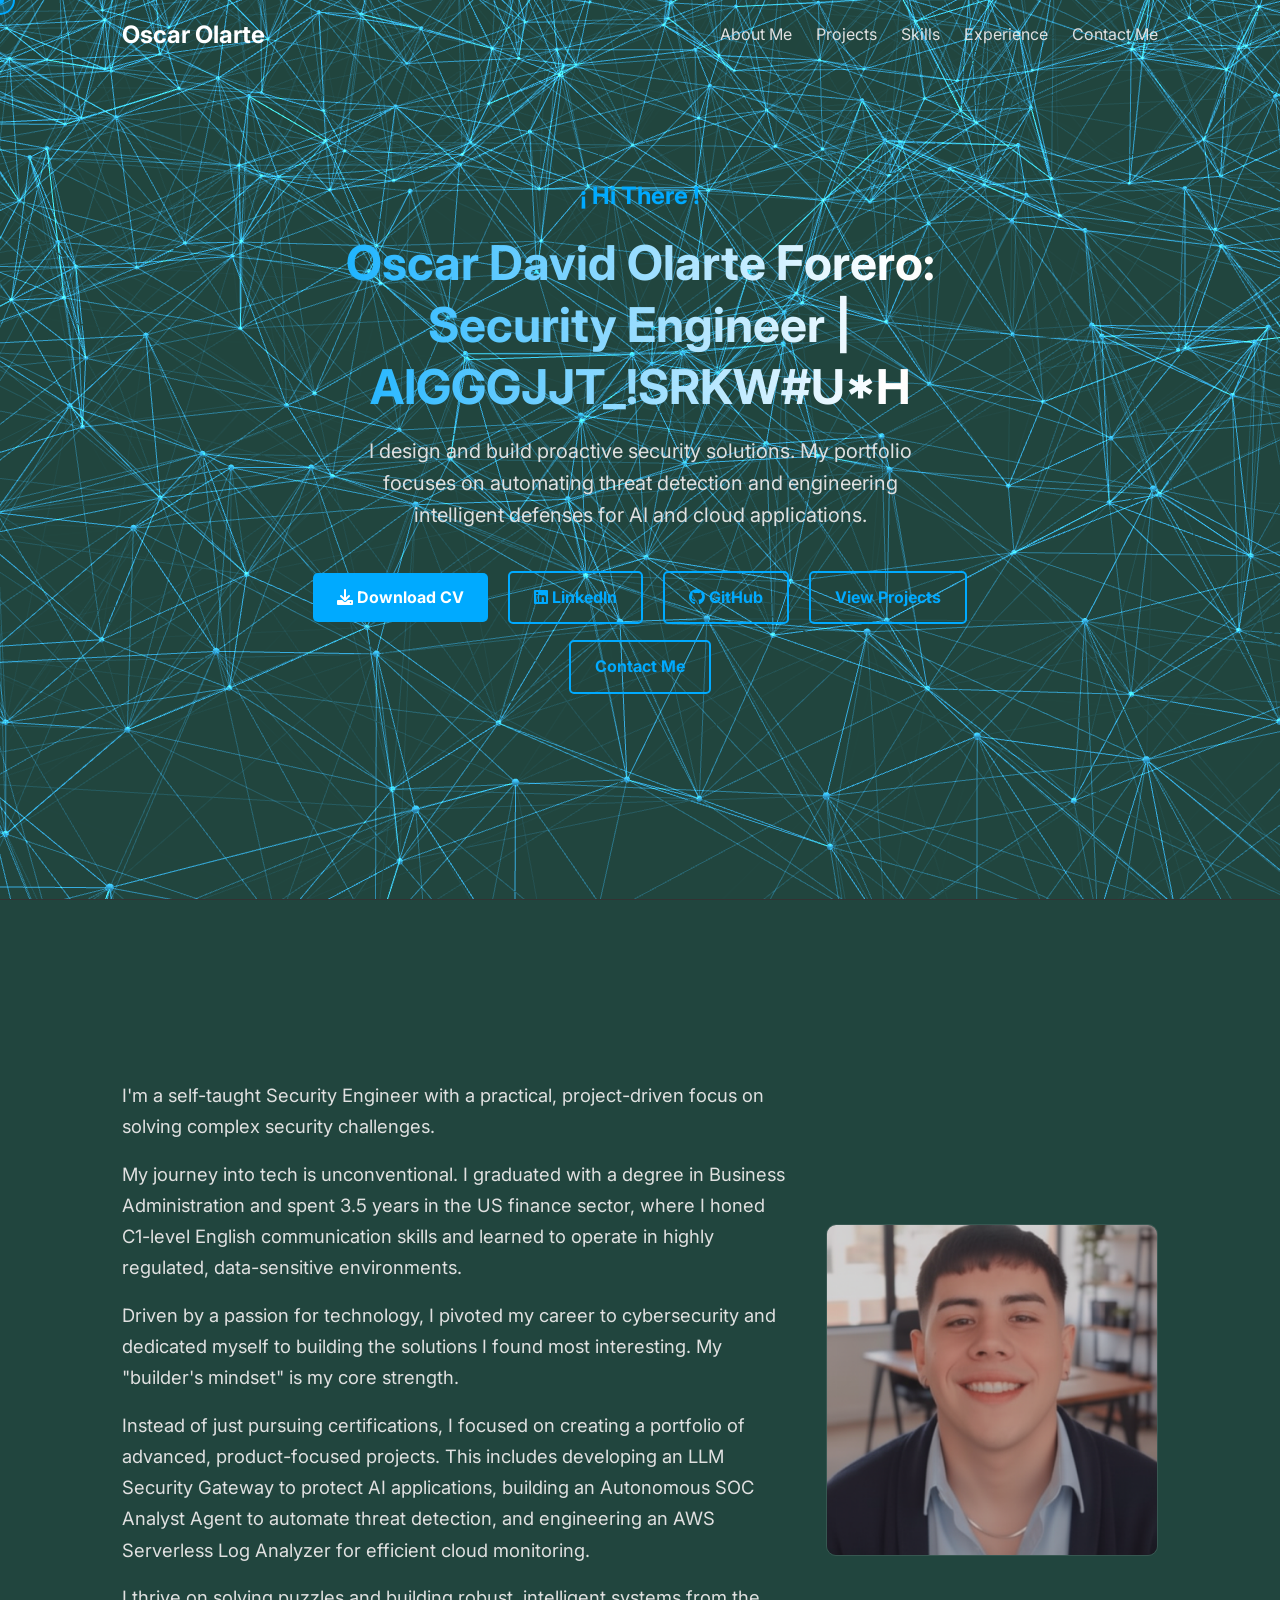
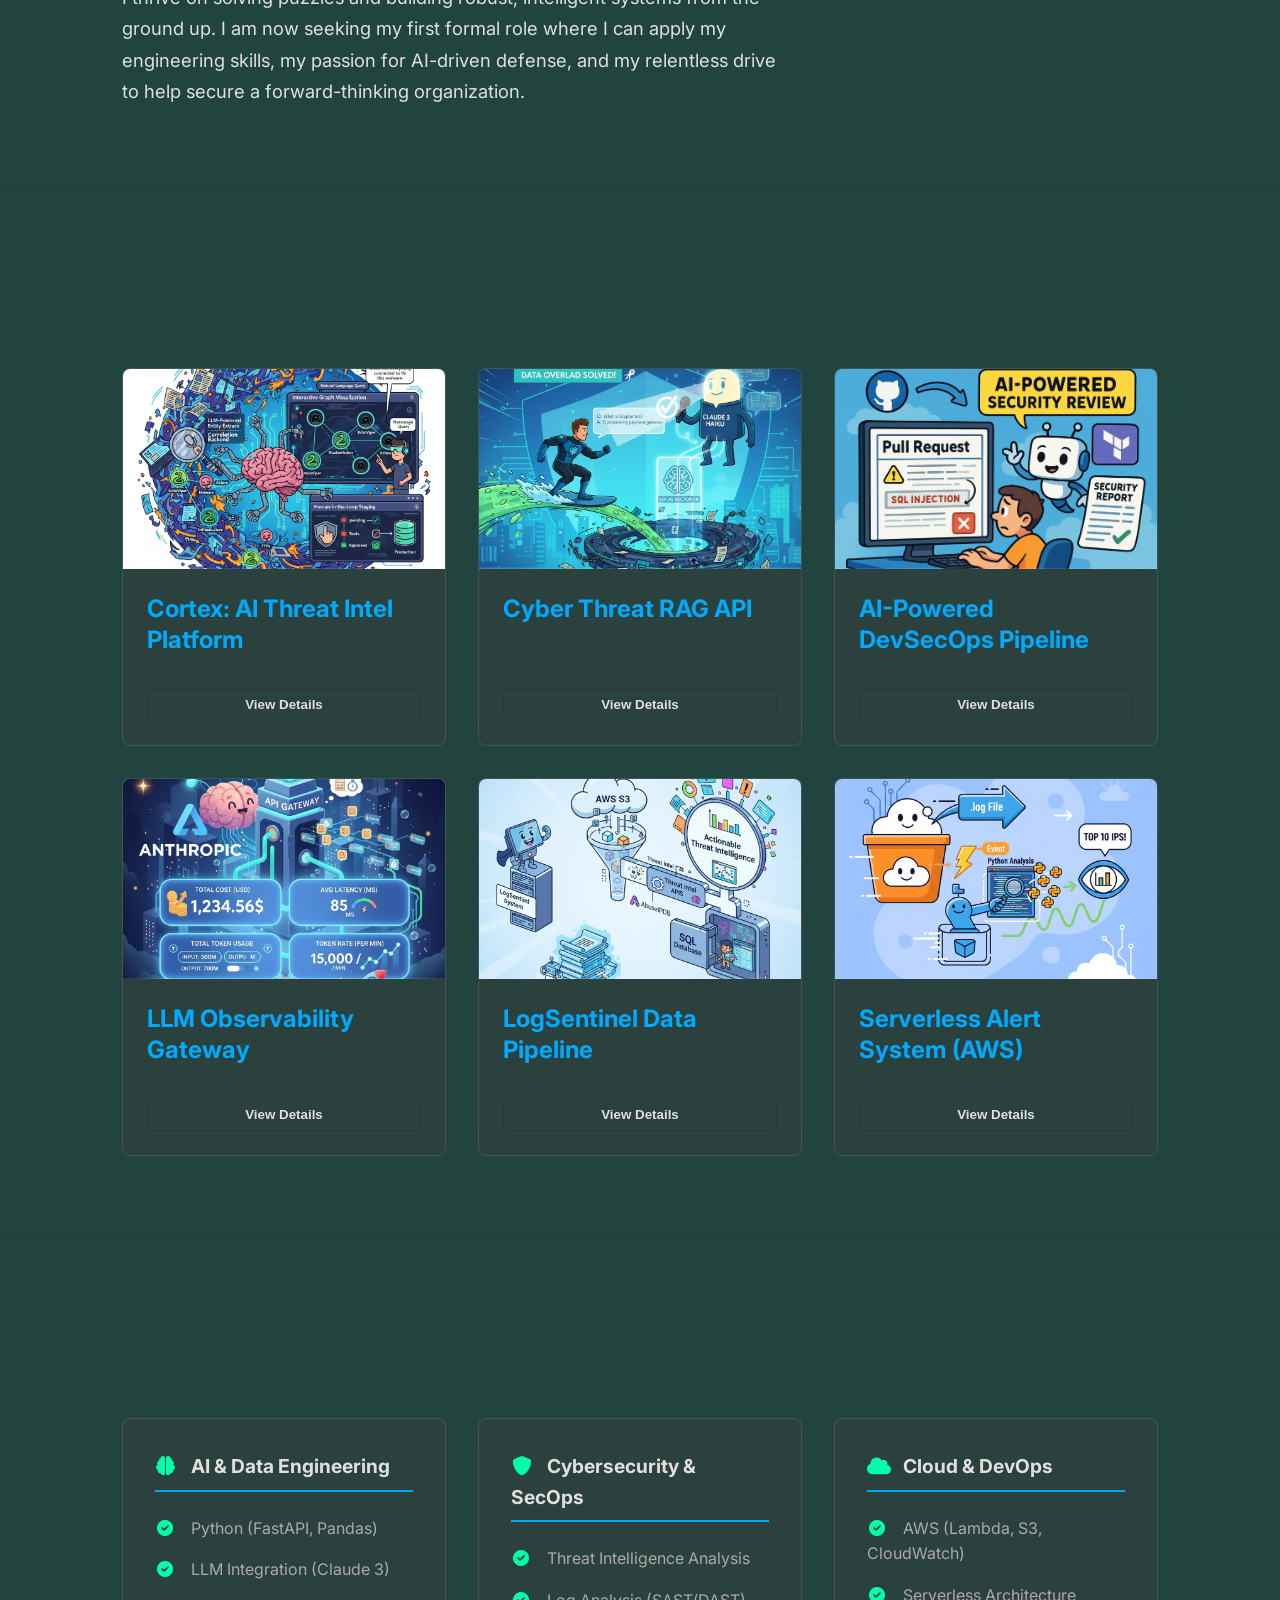
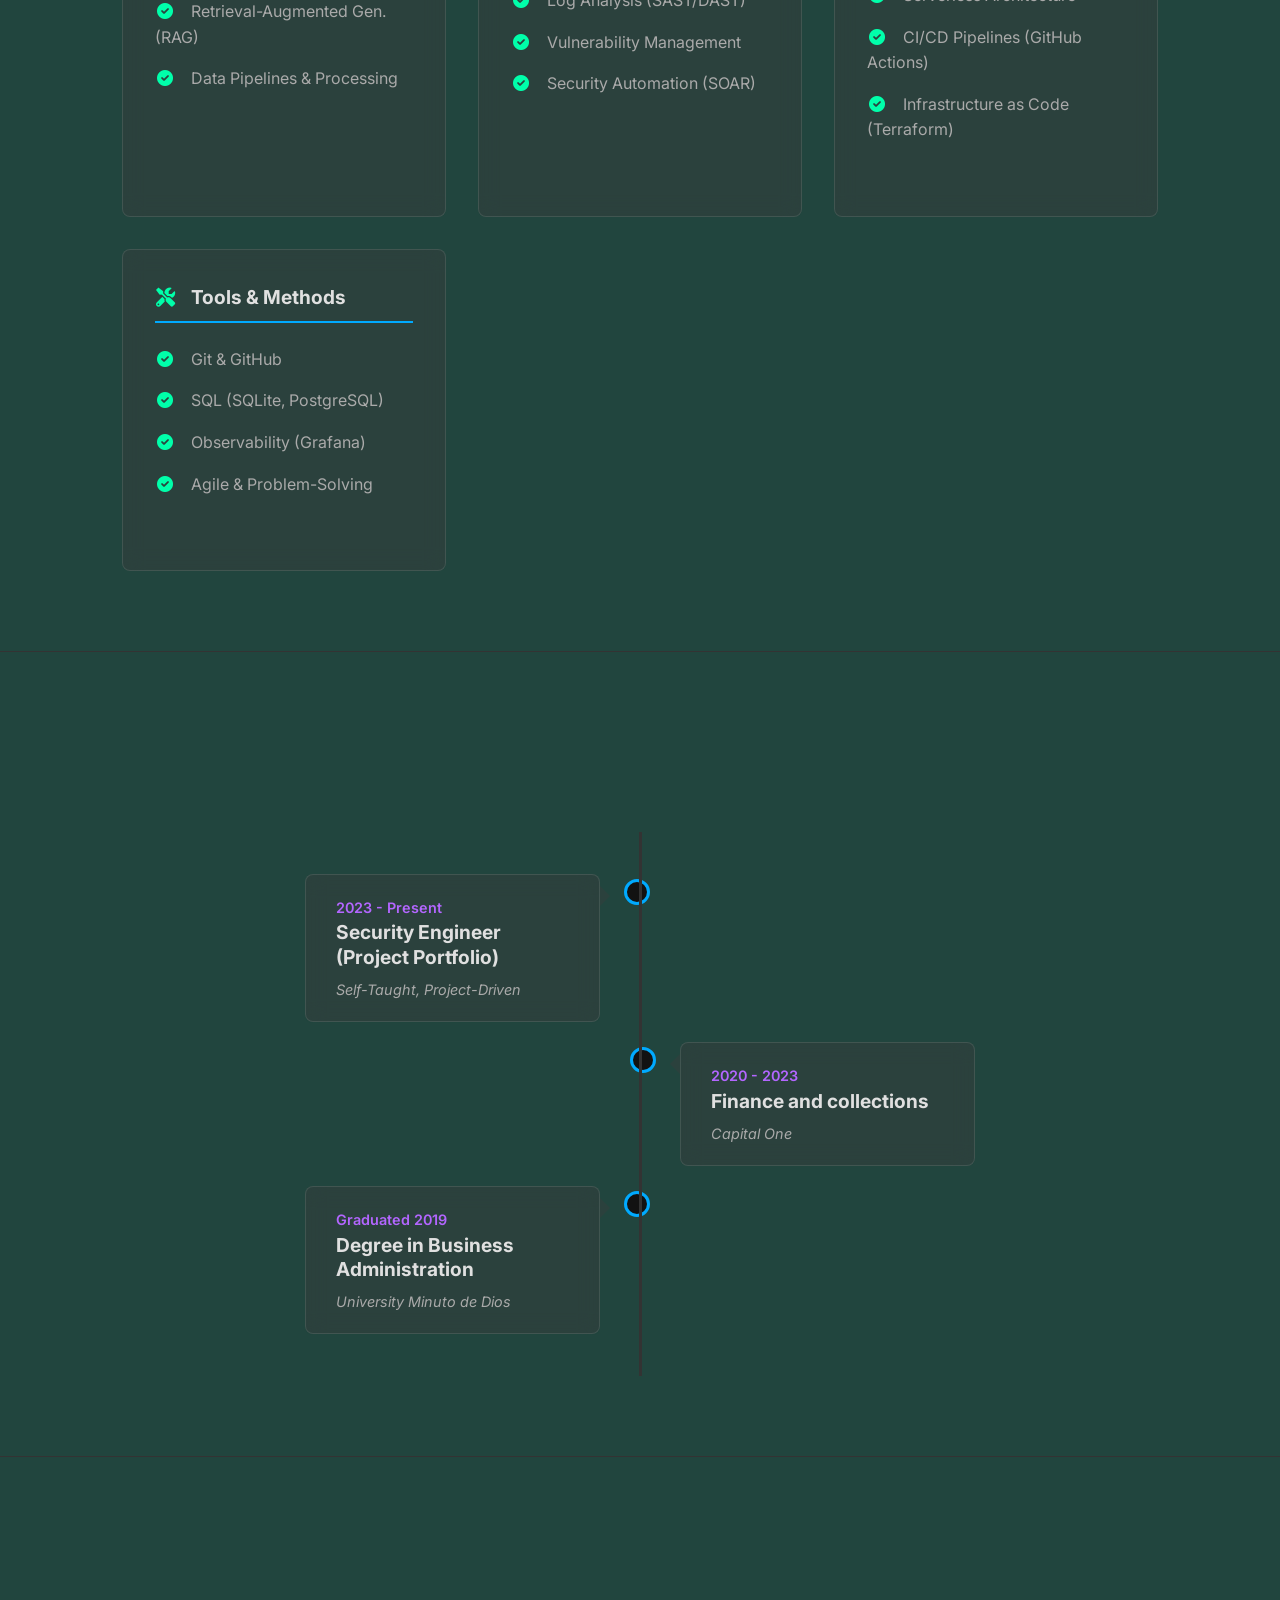
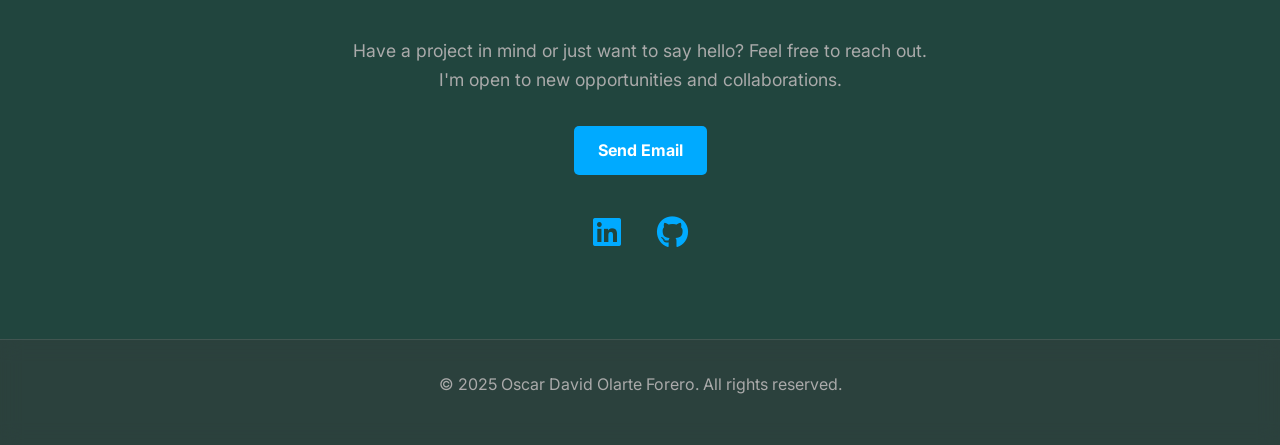
==== commit 4aa87dd6: "Updated HTML Page Features" ====
--- a/index.html
+++ b/index.html
@@ -51,11 +51,11 @@
                 I design and build proactive security solutions. My portfolio focuses on automating threat detection and engineering intelligent defenses for AI and cloud applications.
             </p>
             <div class="hero-links fade-in">
-                <a href="CV Oscar David Olarte.pdf" download class="btn btn-primary"><i class="fas fa-download"></i> Descargar CV</a>
+                <a href="CV Oscar David Olarte.pdf" download class="btn btn-primary"><i class="fas fa-download"></i> Download CV</a>
                 <a href="https://www.linkedin.com/in/oscar-david-olarte-forero-110292382/" target="_blank" class="btn btn-secondary"><i class="fab fa-linkedin"></i> LinkedIn</a>
                 <a href="https://github.com/osdaolfonabaco-beep?tab=repositories" target="_blank" class="btn btn-secondary"><i class="fab fa-github"></i> GitHub</a>
                 
-                <a href="#projects" class="btn btn-secondary">Ver Proyectos</a> <a href="#contact" class="btn btn-secondary">Contactar</a>
+                <a href="#projects" class="btn btn-secondary">View Projects</a> <a href="#contact" class="btn btn-secondary">Contact Me</a>
             </div>
         </div>
     </section>
@@ -87,7 +87,7 @@
                 <div class="project-card reveal-card"
                     data-title="Cortex: AI-Powered Threat Intelligence Platform"
                     data-description="An AI-driven, graph-based visual platform for automating the ingestion, correlation, and analysis of multi-source cybersecurity threat intelligence. It moves analysts from manual text review to a dynamic, queryable visual interface, transforming unstructured text into an interactive knowledge graph."
-                    data-github-url="https://github.com/osdaolfonabaco-beep"
+                    data-github-url="https://github.com/osdaolfonabaco-beep/cortex-threat-intel-platform"
                     data-tags='["AI", "Python", "Threat Intelligence", "Knowledge Graph"]'
                     data-image-url="cortex_proyecto.png">
                     <div class="project-image" style="background-image: url('cortex_proyecto.png');"></div>
@@ -110,7 +110,7 @@
                 <div class="project-card reveal-card"
                     data-title="Cyber Threat RAG API"
                     data-description="A production-ready RAG API using a local vector database and Claude 3 Haiku to answer questions about live cybersecurity threats. This project automates the synthesis of unstructured threat intel data to provide immediate, actionable answers for security analysts, acting as a force-multiplier for a SOC."
-                    data-github-url="https://github.com/osdaolfonabaco-beep"
+                    data-github-url="https://github.com/osdaolfonabaco-beep/cyber-threat-rag-api"
                     data-tags='["AI", "RAG", "Claude 3", "FastAPI", "Cybersecurity"]'
                     data-image-url="cyber threat rag api.png">
                     <div class="project-image" style="background-image: url('cyber threat rag api.png');"></div>
@@ -133,7 +133,7 @@
                 <div class="project-card reveal-card"
                     data-title="AI-Powered DevSecOps Pipeline"
                     data-description="A professional-grade DevSecOps pipeline on GitHub Actions. The system automatically intercepts Pull Requests, scans code (Python/Flask) and infrastructure (Terraform) for vulnerabilities (like SQL Injection & public S3 buckets) using Claude 3 Haiku, and posts a detailed security report as a PR comment, acting as an AI security reviewer."
-                    data-github-url="https://github.com/osdaolfonabaco-beep"
+                    data-github-url="https://github.com/osdaolfonabaco-beep/devsecops-pipeline-ai"
                     data-tags='["DevSecOps", "AI", "GitHub Actions", "Terraform", "SAST"]'
                     data-image-url="DevSecOps pipeline.png">
                     <div class="project-image" style="background-image: url('DevSecOps pipeline.png');"></div>
@@ -156,7 +156,7 @@
                 <div class="project-card reveal-card"
                     data-title="LLM Observability & Cost Management Gateway"
                     data-description="A high-performance API gateway (FastAPI) to intercept LLM requests (like Anthropic's) to capture and visualize critical real-time metrics for performance, usage, and cost. Solves runaway costs and performance monitoring by visualizing total cost, avg. latency, and token usage in a Grafana dashboard."
-                    data-github-url="https://github.com/osdaolfonabaco-beep"
+                    data-github-url="https://github.com/osdaolfonabaco-beep/llm-observability-costmng-system"
                     data-tags='["LLM", "Observability", "FastAPI", "Python", "Grafana"]'
                     data-image-url="LLM Observability.png">
                     <div class="project-image" style="background-image: url('LLM Observability.png');"></div>
@@ -179,7 +179,7 @@
                 <div class="project-card reveal-card"
                     data-title="LogSentinel Cloud Security Data Pipeline"
                     data-description="LogSentinel is an end-to-end security data pipeline designed to transform logs into actionable threat intelligence. This system ingests data from AWS S3, enriches it via external threat APIs (like AbuseIPDB), and persists findings in a SQL database (SQLite) for historical analysis, moving beyond ephemeral reports to a scalable, cloud-native architecture."
-                    data-github-url="https://github.com/osdaolfonabaco-beep"
+                    data-github-url="https://github.com/osdaolfonabaco-beep/LogSentinel-Cloud-Pipeline"
                     data-tags='["Data Pipeline", "Cloud Security", "AWS S3", "Python", "SQL"]'
                     data-image-url="LogSentinel Cloud Security Data Pipeline.png">
                     <div class="project-image" style="background-image: url('LogSentinel Cloud Security Data Pipeline.png');"></div>
@@ -202,7 +202,7 @@
                 <div class="project-card reveal-card"
                     data-title="Serverless Security Alert System on AWS"
                     data-description="A fully automated, event-driven, serverless security log analysis system on AWS. An S3 bucket upload triggers a Lambda function (deployed as a Docker container) which analyzes the log file with Python to identify suspicious activity (like top 10 frequent IPs) and publishes the findings to Amazon CloudWatch for monitoring."
-                    data-github-url="https://github.com/osdaolfonabaco-beep"
+                    data-github-url="https://github.com/osdaolfonabaco-beep/aws-serverless-log-analyzer"
                     data-tags='["AWS Lambda", "Serverless", "Security", "S3", "CloudWatch"]'
                     data-image-url="Serverless Security Alert System on AWS.png">
                     <div class="project-image" style="background-image: url('Serverless Security Alert System on AWS.png');"></div>
